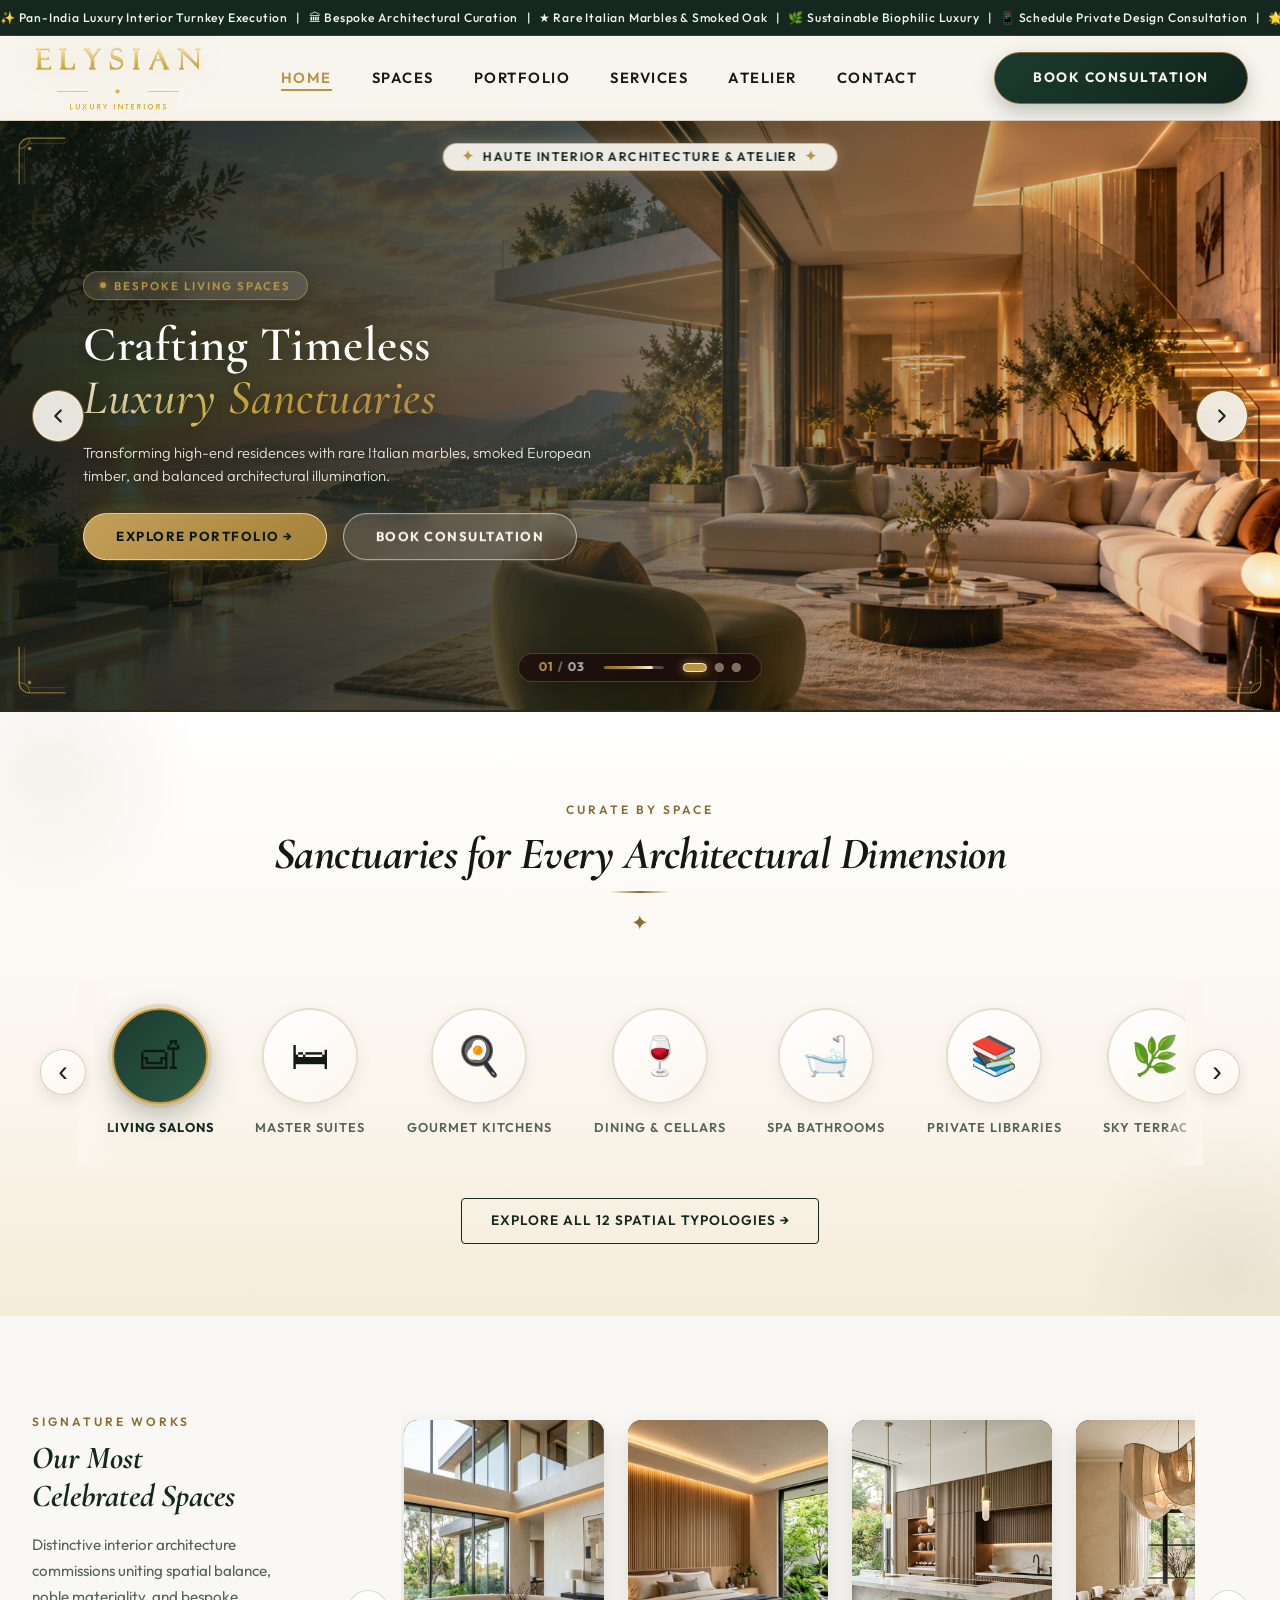
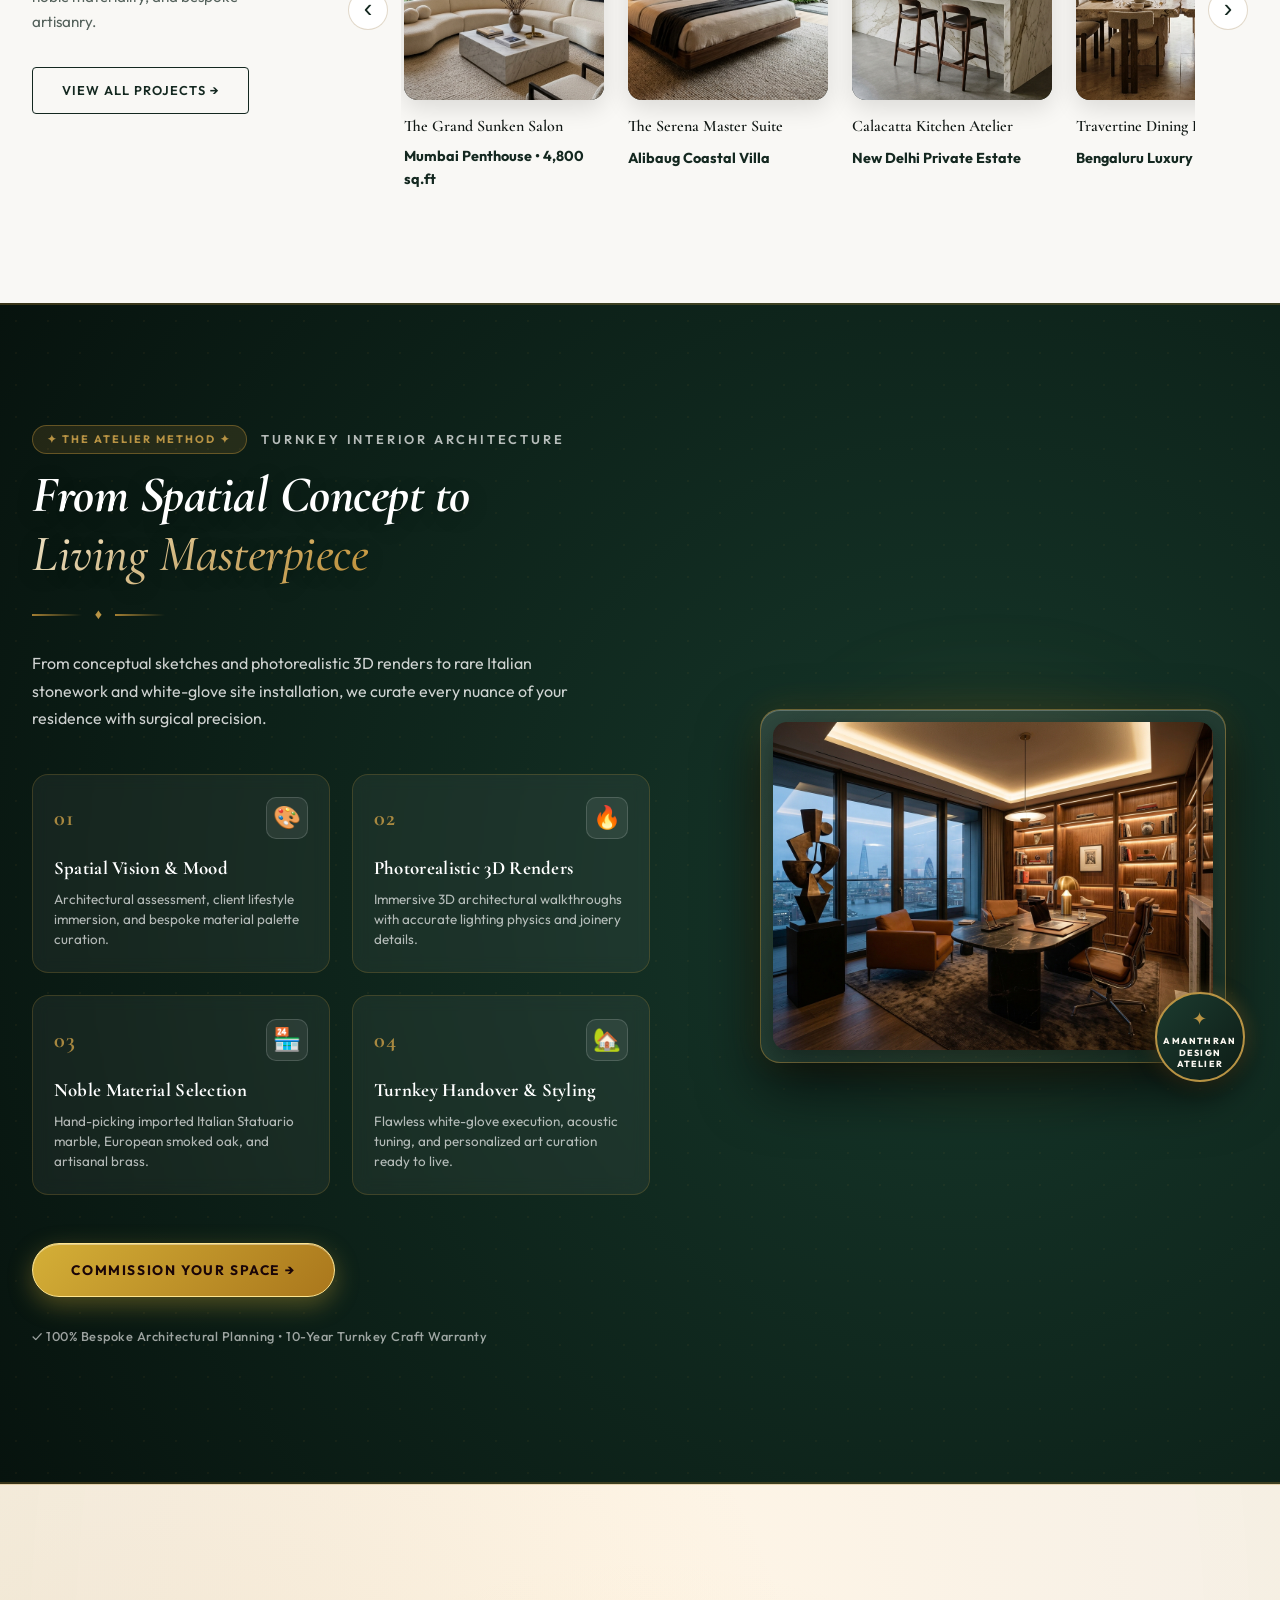
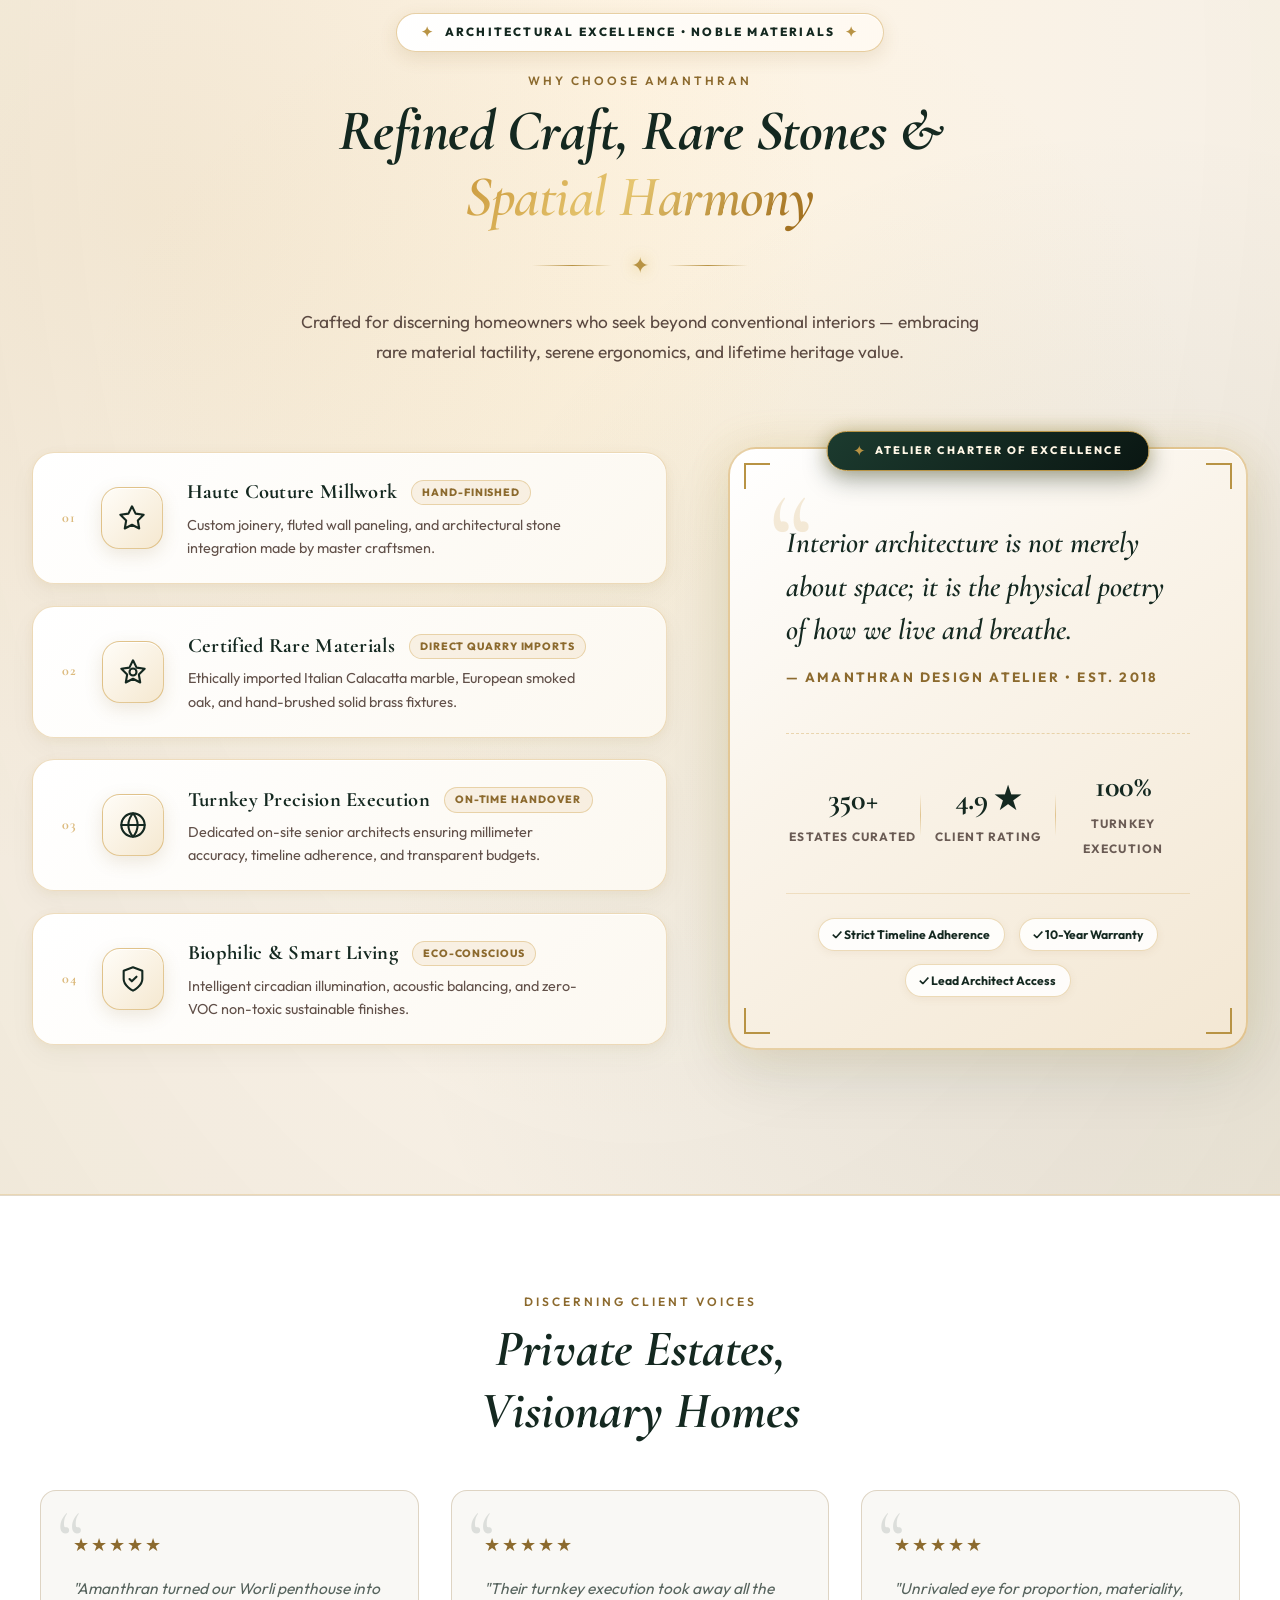
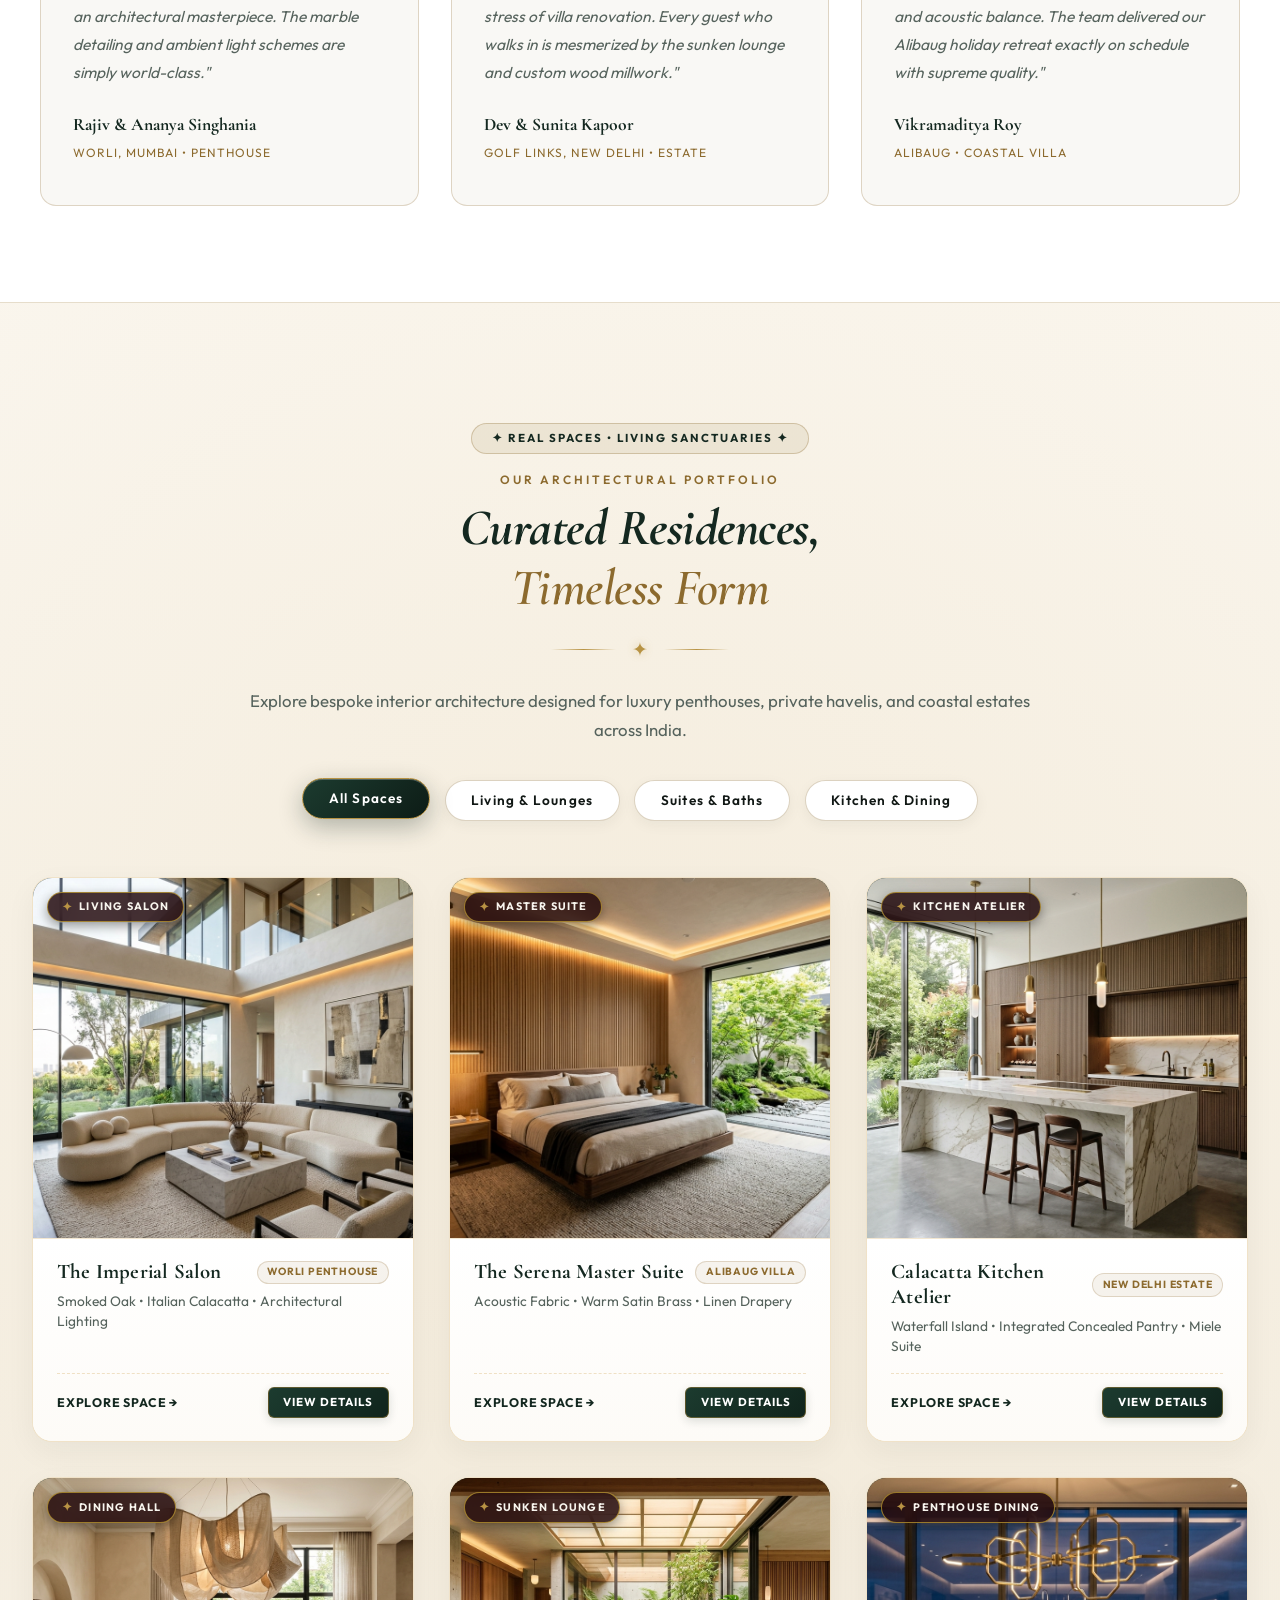
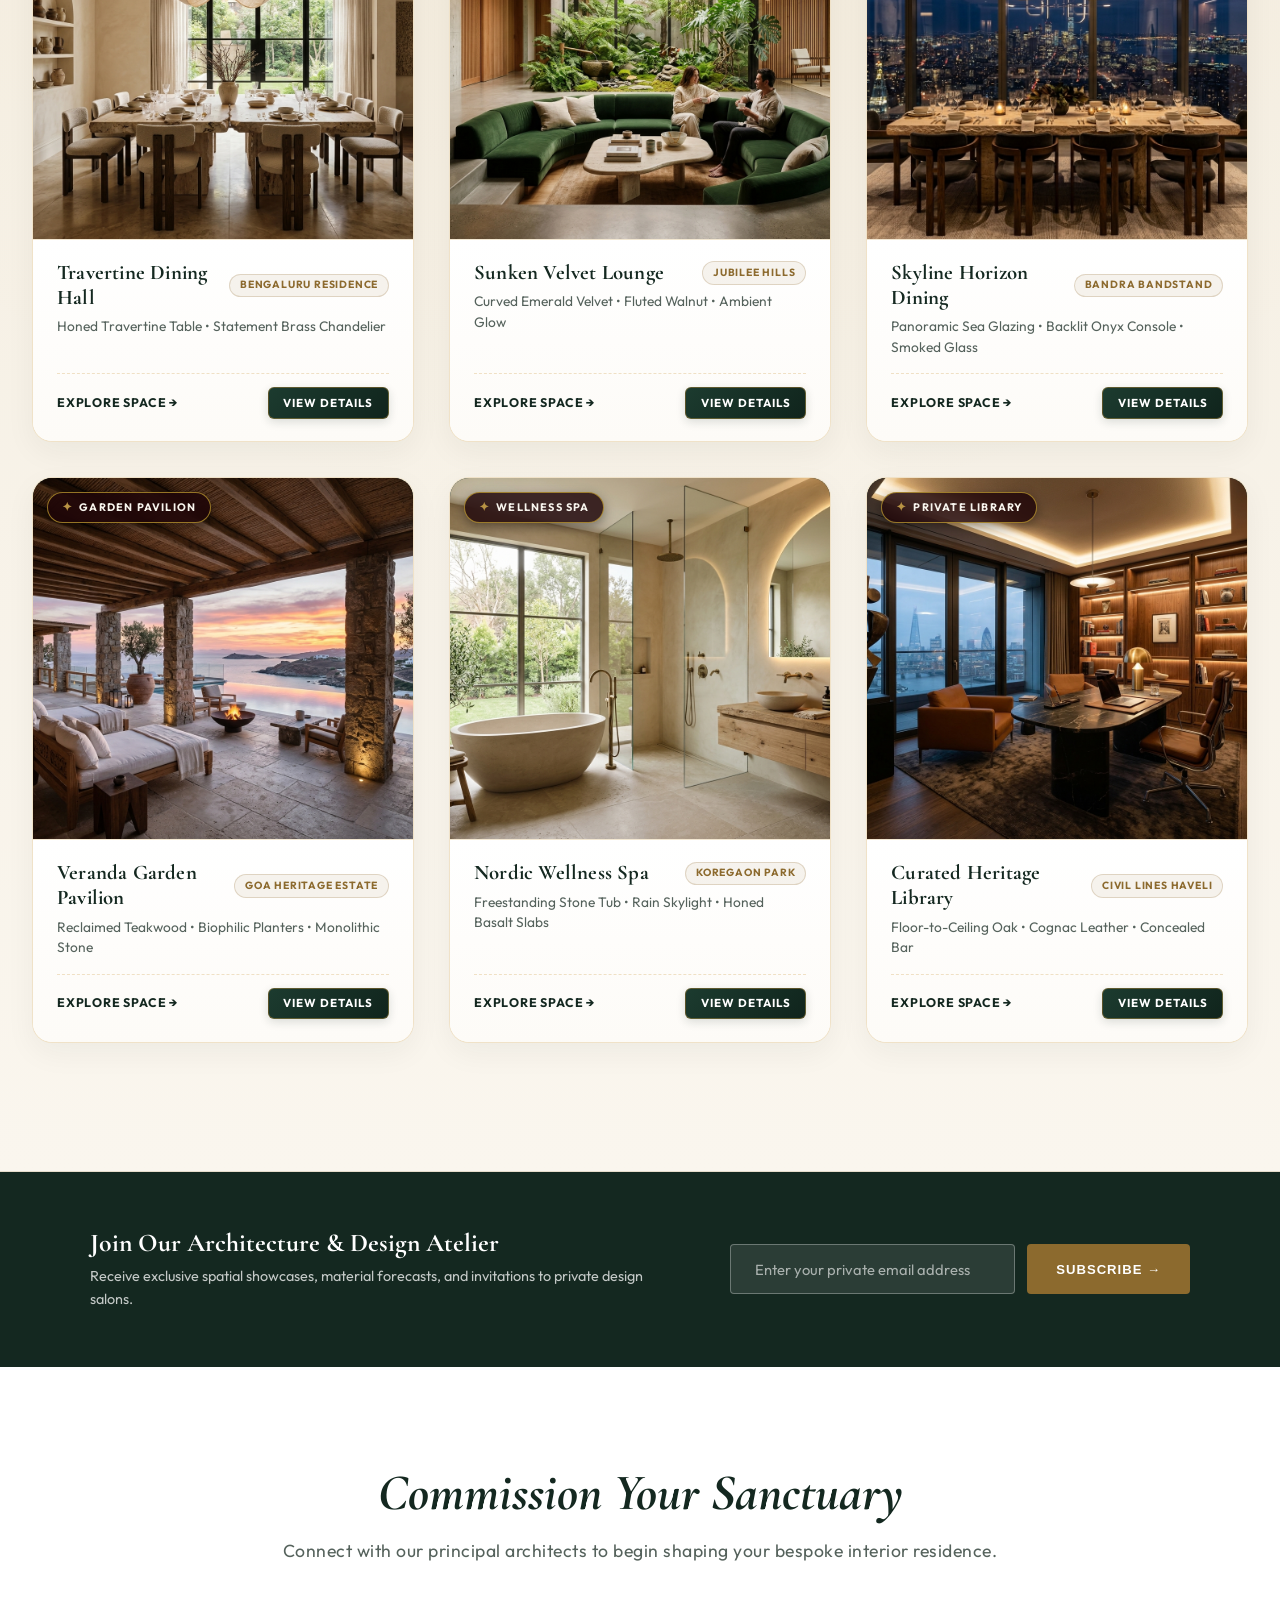
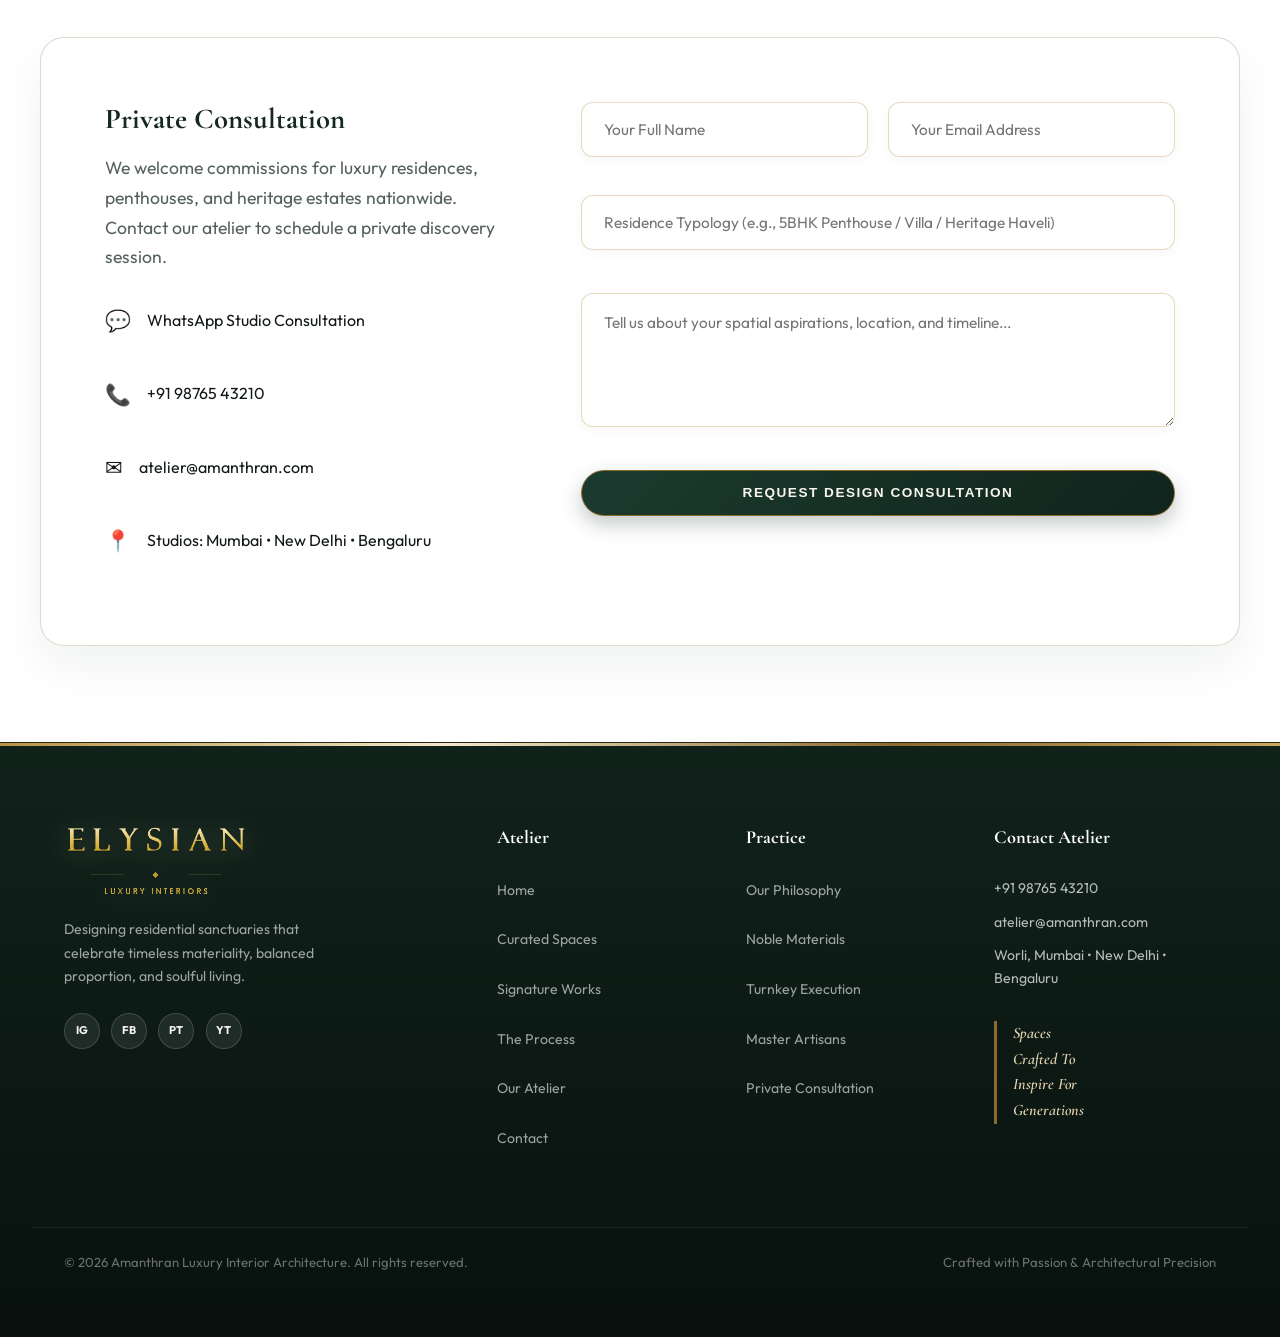
==== index.html @ a3ac27b1 "Complete luxury interior architecture and atelier website" ====
<!DOCTYPE html>
<html lang="en">
<head>
    <meta charset="UTF-8">
    <meta name="viewport" content="width=device-width, initial-scale=1.0">
    <title>Amanthran - Luxury Interior Architecture &amp; Bespoke Living</title>
    <meta name="description" content="Amanthran is an ultra-luxury interior architecture atelier crafting bespoke residential sanctuaries, turnkey villas, and penthouses across India.">
    <link href="https://fonts.googleapis.com/css2?family=Cormorant+Garamond:ital,wght@0,500;0,600;0,700;1,600;1,700&family=Outfit:wght@300;400;500;600;700;800&display=swap" rel="stylesheet">
    <link rel="stylesheet" href="styles.css">
</head>
<body>

    <!-- Sliding Announcement Bar -->
    <div class="announcement-bar">
        <div class="marquee-track">
            <span>&#10024; Pan-India Luxury Interior Turnkey Execution &nbsp;&nbsp;|&nbsp;&nbsp; &#127963; Bespoke Architectural Curation &nbsp;&nbsp;|&nbsp;&nbsp; &#9733; Rare Italian Marbles &amp; Smoked Oak &nbsp;&nbsp;|&nbsp;&nbsp; &#127807; Sustainable Biophilic Luxury &nbsp;&nbsp;|&nbsp;&nbsp; &#128241; Schedule Private Design Consultation &nbsp;&nbsp;|&nbsp;&nbsp; &#127775; Award-Winning Residential Studios &nbsp;&nbsp;|&nbsp;&nbsp; &#10024; Pan-India Luxury Interior Turnkey Execution &nbsp;&nbsp;|&nbsp;&nbsp; &#127963; Bespoke Architectural Curation &nbsp;&nbsp;|&nbsp;&nbsp; &#9733; Rare Italian Marbles &amp; Smoked Oak &nbsp;&nbsp;|&nbsp;&nbsp; &#127807; Sustainable Biophilic Luxury &nbsp;&nbsp;|&nbsp;&nbsp; &#128241; Schedule Private Design Consultation &nbsp;&nbsp;|&nbsp;&nbsp; &#127775; Award-Winning Residential Studios</span>
        </div>
    </div>

    <!-- Navigation Bar -->
    <nav id="navbar">
        <div class="nav-container">
            <a href="#home" class="logo">
                <img src="assets/Logo.png" alt="Elysian - Luxury Interior Architecture" class="nav-logo-img">
            </a>
            <ul class="nav-links" id="navLinks">
                <li><a href="index.html" class="active">Home</a></li>
                <li><a href="spaces.html">Spaces</a></li>
                <li><a href="portfolio.html">Portfolio</a></li>
                <li><a href="services.html">Services</a></li>
                <li><a href="about.html">Atelier</a></li>
                <li><a href="contact.html">Contact</a></li>
            </ul>
            <div class="nav-actions">
                <a href="contact.html" class="btn btn-primary nav-contact-btn">Book Consultation</a>
                <button class="icon-btn hamburger" id="hamburger" aria-label="Menu">&#9776;</button>
            </div>
        </div>
    </nav>

    <!-- Hero Slider Showcase with Left-Middle Editorial Headings & Subheadings -->
    <header id="home" class="hero-slider" aria-label="Amanthran Interior Showcase">
        <!-- Ambient Lighting Glow -->
        <div class="hero-ambient-glow" aria-hidden="true"></div>

        <!-- Refined Architectural Corner Accents -->
        <div class="hero-corner hero-corner-tl" aria-hidden="true">
            <svg viewBox="0 0 100 100" class="corner-svg" fill="none" xmlns="http://www.w3.org/2000/svg">
                <path d="M6 94V26C6 14.954 14.954 6 26 6H94" stroke="currentColor" stroke-width="2" stroke-linecap="round"/>
                <path d="M16 94V32C16 23.163 23.163 16 32 16H94" stroke="currentColor" stroke-width="1" stroke-opacity="0.6"/>
                <circle cx="26" cy="26" r="3.5" fill="currentColor"/>
                <path d="M26 6C26 17.046 17.046 26 6 26" stroke="currentColor" stroke-width="1.5"/>
            </svg>
        </div>
        <div class="hero-corner hero-corner-tr" aria-hidden="true">
            <svg viewBox="0 0 100 100" class="corner-svg" fill="none" xmlns="http://www.w3.org/2000/svg">
                <path d="M6 94V26C6 14.954 14.954 6 26 6H94" stroke="currentColor" stroke-width="2" stroke-linecap="round"/>
                <path d="M16 94V32C16 23.163 23.163 16 32 16H94" stroke="currentColor" stroke-width="1" stroke-opacity="0.6"/>
                <circle cx="26" cy="26" r="3.5" fill="currentColor"/>
                <path d="M26 6C26 17.046 17.046 26 6 26" stroke="currentColor" stroke-width="1.5"/>
            </svg>
        </div>
        <div class="hero-corner hero-corner-bl" aria-hidden="true">
            <svg viewBox="0 0 100 100" class="corner-svg" fill="none" xmlns="http://www.w3.org/2000/svg">
                <path d="M6 94V26C6 14.954 14.954 6 26 6H94" stroke="currentColor" stroke-width="2" stroke-linecap="round"/>
                <path d="M16 94V32C16 23.163 23.163 16 32 16H94" stroke="currentColor" stroke-width="1" stroke-opacity="0.6"/>
                <circle cx="26" cy="26" r="3.5" fill="currentColor"/>
                <path d="M26 6C26 17.046 17.046 26 6 26" stroke="currentColor" stroke-width="1.5"/>
            </svg>
        </div>
        <div class="hero-corner hero-corner-br" aria-hidden="true">
            <svg viewBox="0 0 100 100" class="corner-svg" fill="none" xmlns="http://www.w3.org/2000/svg">
                <path d="M6 94V26C6 14.954 14.954 6 26 6H94" stroke="currentColor" stroke-width="2" stroke-linecap="round"/>
                <path d="M16 94V32C16 23.163 23.163 16 32 16H94" stroke="currentColor" stroke-width="1" stroke-opacity="0.6"/>
                <circle cx="26" cy="26" r="3.5" fill="currentColor"/>
                <path d="M26 6C26 17.046 17.046 26 6 26" stroke="currentColor" stroke-width="1.5"/>
            </svg>
        </div>

        <!-- Floating Heritage Atelier Pill -->
        <div class="hero-floating-pill" id="heroBadge">
            <span class="pill-sparkle">&#10022;</span>
            <span class="pill-text">Haute Interior Architecture &amp; Atelier</span>
            <span class="pill-sparkle">&#10022;</span>
        </div>

        <!-- Slider Main Track & Viewport -->
        <div class="slider-viewport" id="sliderViewport">
            <div class="slider-track" id="sliderTrack">
                
                <!-- SLIDE 1: Living & Grand Salons -->
                <div class="slide active-slide">
                    <div class="slide-media">
                        <img src="assets/Hero section/slide1.png" alt="Amanthran Luxury Living Room Architecture" class="slide-img">
                        <div class="slide-overlay" aria-hidden="true"></div>
                        <div class="slide-light-sweep" aria-hidden="true"></div>
                    </div>
                    <div class="slide-content">
                        <div class="slide-badge">
                            <span class="slide-badge-dot"></span>
                            <span>Bespoke Living Spaces</span>
                        </div>
                        <h1 class="slide-title">Crafting Timeless<br><em>Luxury Sanctuaries</em></h1>
                        <p class="slide-subtitle">Transforming high-end residences with rare Italian marbles, smoked European timber, and balanced architectural illumination.</p>
                        <div class="slide-actions">
                            <a href="portfolio.html" class="btn btn-hero-gold">Explore Portfolio &#8594;</a>
                            <a href="contact.html" class="btn btn-hero-glass">Book Consultation</a>
                        </div>
                    </div>
                </div>

                <!-- SLIDE 2: Master Bedroom Suites -->
                <div class="slide">
                    <div class="slide-media">
                        <img src="assets/Hero section/slide2.png" alt="Amanthran Master Bedroom Suite Architecture" class="slide-img">
                        <div class="slide-overlay" aria-hidden="true"></div>
                        <div class="slide-light-sweep" aria-hidden="true"></div>
                    </div>
                    <div class="slide-content">
                        <div class="slide-badge">
                            <span class="slide-badge-dot"></span>
                            <span>Haute Suite Curation</span>
                        </div>
                        <h2 class="slide-title">Elegance Defined by<br><em>Pure Materiality</em></h2>
                        <p class="slide-subtitle">Where architectural proportion meets sensory tranquility. Private suites, serene lounges, and retreats tailored for elevated living.</p>
                        <div class="slide-actions">
                            <a href="portfolio.html" class="btn btn-hero-gold">View Collections &#8594;</a>
                            <a href="about.html" class="btn btn-hero-glass">Our Philosophy</a>
                        </div>
                    </div>
                </div>

                <!-- SLIDE 3: Kitchens & Dining Ateliers -->
                <div class="slide">
                    <div class="slide-media">
                        <img src="assets/Hero section/slide3.png" alt="Amanthran Architectural Dining & Kitchen Atelier" class="slide-img">
                        <div class="slide-overlay" aria-hidden="true"></div>
                        <div class="slide-light-sweep" aria-hidden="true"></div>
                    </div>
                    <div class="slide-content">
                        <div class="slide-badge">
                            <span class="slide-badge-dot"></span>
                            <span>Turnkey Interior Studio</span>
                        </div>
                        <h2 class="slide-title">Harmonious Flow of<br><em>Form &amp; Proportion</em></h2>
                        <p class="slide-subtitle">Complete turnkey interior execution for penthouses, sprawling estates, and luxury havelis across India with uncompromised precision.</p>
                        <div class="slide-actions">
                            <a href="services.html" class="btn btn-hero-gold">Our Process &#8594;</a>
                            <a href="contact.html" class="btn btn-hero-glass">Commission Studio</a>
                        </div>
                    </div>
                </div>

            </div>
        </div>

        <!-- Navigation Controls -->
        <button class="slider-btn prev-btn" id="prevSlide" aria-label="Previous Slide">
            <svg viewBox="0 0 24 24" width="22" height="22" fill="none" stroke="currentColor" stroke-width="2.4" stroke-linecap="round" stroke-linejoin="round"><polyline points="15 18 9 12 15 6"></polyline></svg>
        </button>
        <button class="slider-btn next-btn" id="nextSlide" aria-label="Next Slide">
            <svg viewBox="0 0 24 24" width="22" height="22" fill="none" stroke="currentColor" stroke-width="2.4" stroke-linecap="round" stroke-linejoin="round"><polyline points="9 18 15 12 9 6"></polyline></svg>
        </button>

        <!-- Slider Bottom Indicator Bar -->
        <div class="slider-bottom-bar">
            <div class="slider-counter" id="sliderCounter">
                <span class="cur-index">01</span>
                <span class="sep">/</span>
                <span class="total-count">03</span>
            </div>
            <div class="slider-progress-track">
                <div class="slider-progress-fill" id="sliderProgressFill"></div>
            </div>
            <div class="slider-dots" id="sliderDots">
                <button class="dot active" data-index="0" aria-label="Go to slide 1"></button>
                <button class="dot" data-index="1" aria-label="Go to slide 2"></button>
                <button class="dot" data-index="2" aria-label="Go to slide 3"></button>
            </div>
        </div>
    </header>

    <!-- Curate by Space / Room Typology -->
    <section class="occasions-section" id="curated-spaces">
        <p class="sec-label">Curate by Space</p>
        <h2 class="occ-title">Sanctuaries for Every Architectural Dimension</h2>
        <div class="occ-divider">&#10022;</div>
        <div class="occ-slider-wrap">
            <button class="occ-arrow" id="occPrev" aria-label="Previous Space">&#8249;</button>
            <div class="occ-track" id="occTrack">
                <a href="spaces.html" class="occ-item" style="text-decoration:none;"><div class="occ-circle">&#128715;</div><span>Living Salons</span></a>
                <a href="spaces.html" class="occ-item" style="text-decoration:none;"><div class="occ-circle">&#128719;</div><span>Master Suites</span></a>
                <a href="spaces.html" class="occ-item" style="text-decoration:none;"><div class="occ-circle">&#127859;</div><span>Gourmet Kitchens</span></a>
                <a href="spaces.html" class="occ-item" style="text-decoration:none;"><div class="occ-circle">&#127863;</div><span>Dining &amp; Cellars</span></a>
                <a href="spaces.html" class="occ-item" style="text-decoration:none;"><div class="occ-circle">&#128705;</div><span>Spa Bathrooms</span></a>
                <a href="spaces.html" class="occ-item" style="text-decoration:none;"><div class="occ-circle">&#128218;</div><span>Private Libraries</span></a>
                <a href="spaces.html" class="occ-item" style="text-decoration:none;"><div class="occ-circle">&#127807;</div><span>Sky Terraces</span></a>
                <a href="spaces.html" class="occ-item" style="text-decoration:none;"><div class="occ-circle">&#127916;</div><span>Acoustic Theatres</span></a>
            </div>
            <button class="occ-arrow" id="occNext" aria-label="Next Space">&#8250;</button>
        </div>
        <div style="text-align: center; margin-top: 2rem;">
            <a href="spaces.html" class="btn btn-outline-crimson" style="padding: 0.7rem 1.8rem; font-size: 0.85rem; letter-spacing: 1px;">Explore All 12 Spatial Typologies &#8594;</a>
        </div>
    </section>

    <!-- Featured Collection / Signature Sanctuaries -->
    <section id="vault" class="feat-section">
        <div class="feat-layout">
            <div class="feat-sidebar">
                <p class="sec-label">Signature Works</p>
                <h2>Our Most<br><em>Celebrated Spaces</em></h2>
                <p class="feat-sub">Distinctive interior architecture commissions uniting spatial balance, noble materiality, and bespoke artisanry.</p>
                <a href="portfolio.html" class="btn btn-outline-crimson">View All Projects &#8594;</a>
            </div>
            <div class="feat-cards-outer">
                <button class="feat-arrow" id="featPrev" aria-label="Previous Project">&#8249;</button>
                <div class="feat-cards-track" id="featTrack">
                    <div class="feat-card">
                        <div class="feat-img"><img src="assets/Products/living_lounge.png" alt="The Grand Sunken Salon - Mumbai Penthouse"></div>
                        <h4>The Grand Sunken Salon</h4><p class="feat-price">Mumbai Penthouse &bull; 4,800 sq.ft</p>
                    </div>
                    <div class="feat-card">
                        <div class="feat-img"><img src="assets/Products/bedroom_suite.png" alt="The Serena Master Suite - Alibaug Villa"></div>
                        <h4>The Serena Master Suite</h4><p class="feat-price">Alibaug Coastal Villa</p>
                    </div>
                    <div class="feat-card">
                        <div class="feat-img"><img src="assets/Products/kitchen_marble.png" alt="Calacatta Marble Kitchen - New Delhi"></div>
                        <h4>Calacatta Kitchen Atelier</h4><p class="feat-price">New Delhi Private Estate</p>
                    </div>
                    <div class="feat-card">
                        <div class="feat-img"><img src="assets/Products/dining_stone.png" alt="Travertine Dining Hall - Bengaluru"></div>
                        <h4>Travertine Dining Hall</h4><p class="feat-price">Bengaluru Luxury Residence</p>
                    </div>
                    <div class="feat-card">
                        <div class="feat-img"><img src="assets/Products/lounge_sunken.png" alt="Velvet Lounge & Bar - Hyderabad"></div>
                        <h4>Velvet Lounge &amp; Bar</h4><p class="feat-price">Jubilee Hills Estate</p>
                    </div>
                    <div class="feat-card">
                        <div class="feat-img"><img src="assets/Products/spa_bathroom.png" alt="Nordic Travertine Spa - Pune"></div>
                        <h4>Nordic Wellness Spa</h4><p class="feat-price">Koregaon Park Penthouse</p>
                    </div>
                    <div class="feat-card">
                        <div class="feat-img"><img src="assets/Products/dining_penthouse.png" alt="Skyline Horizon Dining - Worli"></div>
                        <h4>Skyline Horizon Dining</h4><p class="feat-price">Worli Seafront High-Rise</p>
                    </div>
                </div>
                <button class="feat-arrow" id="featNext" aria-label="Next Project">&#8250;</button>
            </div>
        </div>
    </section>

    <!-- The Architectural Process / Atelier Method -->
    <section id="service" class="process-section">
        <div class="process-bg-pattern"></div>
        <div class="process-inner">
            <div class="process-content">
                <div class="process-eyebrow-wrap">
                    <span class="process-pill">&#10022; The Atelier Method &#10022;</span>
                    <p class="process-eyebrow">Turnkey Interior Architecture</p>
                </div>
                <h2 class="process-title">From Spatial Concept to<br><em>Living Masterpiece</em></h2>
                <div class="process-divider-gold">
                    <span class="p-line"></span>
                    <span class="p-gem">&#9830;</span>
                    <span class="p-line"></span>
                </div>
                <p class="process-intro">From conceptual sketches and photorealistic 3D renders to rare Italian stonework and white-glove site installation, we curate every nuance of your residence with surgical precision.</p>

                <div class="process-steps-grid">
                    <div class="process-card">
                        <div class="ps-header">
                            <div class="ps-num">01</div>
                            <div class="ps-icon">&#127912;</div>
                        </div>
                        <div class="ps-body">
                            <h4>Spatial Vision &amp; Mood</h4>
                            <p>Architectural assessment, client lifestyle immersion, and bespoke material palette curation.</p>
                        </div>
                    </div>

                    <div class="process-card">
                        <div class="ps-header">
                            <div class="ps-num">02</div>
                            <div class="ps-icon">&#128293;</div>
                        </div>
                        <div class="ps-body">
                            <h4>Photorealistic 3D Renders</h4>
                            <p>Immersive 3D architectural walkthroughs with accurate lighting physics and joinery details.</p>
                        </div>
                    </div>

                    <div class="process-card">
                        <div class="ps-header">
                            <div class="ps-num">03</div>
                            <div class="ps-icon">&#127978;</div>
                        </div>
                        <div class="ps-body">
                            <h4>Noble Material Selection</h4>
                            <p>Hand-picking imported Italian Statuario marble, European smoked oak, and artisanal brass.</p>
                        </div>
                    </div>

                    <div class="process-card">
                        <div class="ps-header">
                            <div class="ps-num">04</div>
                            <div class="ps-icon">&#127969;</div>
                        </div>
                        <div class="ps-body">
                            <h4>Turnkey Handover &amp; Styling</h4>
                            <p>Flawless white-glove execution, acoustic tuning, and personalized art curation ready to live.</p>
                        </div>
                    </div>
                </div>

                <div class="process-cta-wrap">
                    <a href="contact.html" class="btn btn-process-gold">Commission Your Space &#8594;</a>
                    <span class="process-hint">&#10003; 100% Bespoke Architectural Planning &bull; 10-Year Turnkey Craft Warranty</span>
                </div>
            </div>

            <div class="process-showcase">
                <div class="process-glow-backdrop"></div>
                <div class="process-img-frame">
                    <div class="frame-gold-border"></div>
                    <img src="assets/Products/study_library.png" alt="Curated Bespoke Study & Library Atelier">
                    <div class="seal-badge">
                        <span class="seal-star">&#10022;</span>
                        <span class="seal-text">AMANTHRAN<br>DESIGN ATELIER</span>
                    </div>
                </div>
            </div>
        </div>
    </section>

    <!-- Why Choose Us / Atelier Philosophy -->
    <section id="journey" class="why-section">
        <div class="why-decor-bg"></div>
        <div class="why-header-wrap">
            <span class="why-pill"><span class="pill-sparkle">&#10022;</span> Architectural Excellence &bull; Noble Materials <span class="pill-sparkle">&#10022;</span></span>
            <p class="sec-label">Why Choose Amanthran</p>
            <h2 class="why-heading">Refined Craft, Rare Stones &amp;<br><em>Spatial Harmony</em></h2>
            <div class="why-ornament">
                <span class="orn-line"></span>
                <span class="orn-gem">&#10022;</span>
                <span class="orn-line"></span>
            </div>
            <p class="why-intro-desc">Crafted for discerning homeowners who seek beyond conventional interiors — embracing rare material tactility, serene ergonomics, and lifetime heritage value.</p>
        </div>

        <div class="why-layout">
            <div class="why-features">
                <div class="why-feat">
                    <div class="wf-number">01</div>
                    <div class="wf-icon-wrap">
                        <svg class="wf-svg-icon" viewBox="0 0 24 24" fill="none" stroke="currentColor" stroke-width="1.6" stroke-linecap="round" stroke-linejoin="round">
                            <path d="M12 2l3.09 6.26L22 9.27l-5 4.87 1.18 6.88L12 17.77l-6.18 3.25L7 14.14 2 9.27l6.91-1.01L12 2z"></path>
                        </svg>
                    </div>
                    <div class="wf-content">
                        <div class="wf-title-row">
                            <h4>Haute Couture Millwork</h4>
                            <span class="wf-badge">Hand-Finished</span>
                        </div>
                        <p>Custom joinery, fluted wall paneling, and architectural stone integration made by master craftsmen.</p>
                    </div>
                    <div class="wf-sparkle">&#10023;</div>
                </div>

                <div class="why-feat">
                    <div class="wf-number">02</div>
                    <div class="wf-icon-wrap">
                        <svg class="wf-svg-icon" viewBox="0 0 24 24" fill="none" stroke="currentColor" stroke-width="1.6" stroke-linecap="round" stroke-linejoin="round">
                            <polygon points="12 2 15.09 8.26 22 9.27 17 14.14 18.18 21.02 12 17.77 5.82 21.02 7 14.14 2 9.27 8.91 8.26 12 2"></polygon>
                            <circle cx="12" cy="12" r="3"></circle>
                        </svg>
                    </div>
                    <div class="wf-content">
                        <div class="wf-title-row">
                            <h4>Certified Rare Materials</h4>
                            <span class="wf-badge">Direct Quarry Imports</span>
                        </div>
                        <p>Ethically imported Italian Calacatta marble, European smoked oak, and hand-brushed solid brass fixtures.</p>
                    </div>
                    <div class="wf-sparkle">&#10023;</div>
                </div>

                <div class="why-feat">
                    <div class="wf-number">03</div>
                    <div class="wf-icon-wrap">
                        <svg class="wf-svg-icon" viewBox="0 0 24 24" fill="none" stroke="currentColor" stroke-width="1.6" stroke-linecap="round" stroke-linejoin="round">
                            <circle cx="12" cy="12" r="10"></circle>
                            <line x1="2" y1="12" x2="22" y2="12"></line>
                            <path d="M12 2a15.3 15.3 0 0 1 4 10 15.3 15.3 0 0 1-4 10 15.3 15.3 0 0 1-4-10 15.3 15.3 0 0 1 4-10z"></path>
                        </svg>
                    </div>
                    <div class="wf-content">
                        <div class="wf-title-row">
                            <h4>Turnkey Precision Execution</h4>
                            <span class="wf-badge">On-Time Handover</span>
                        </div>
                        <p>Dedicated on-site senior architects ensuring millimeter accuracy, timeline adherence, and transparent budgets.</p>
                    </div>
                    <div class="wf-sparkle">&#10023;</div>
                </div>

                <div class="why-feat">
                    <div class="wf-number">04</div>
                    <div class="wf-icon-wrap">
                        <svg class="wf-svg-icon" viewBox="0 0 24 24" fill="none" stroke="currentColor" stroke-width="1.6" stroke-linecap="round" stroke-linejoin="round">
                            <path d="M12 22s8-4 8-10V5l-8-3-8 3v7c0 6 8 10 8 10z"></path>
                            <path d="M9 12l2 2 4-4"></path>
                        </svg>
                    </div>
                    <div class="wf-content">
                        <div class="wf-title-row">
                            <h4>Biophilic &amp; Smart Living</h4>
                            <span class="wf-badge">Eco-Conscious</span>
                        </div>
                        <p>Intelligent circadian illumination, acoustic balancing, and zero-VOC non-toxic sustainable finishes.</p>
                    </div>
                    <div class="wf-sparkle">&#10023;</div>
                </div>
            </div>

            <div class="why-quote-container">
                <div class="why-quote">
                    <div class="quote-gold-corner top-left"></div>
                    <div class="quote-gold-corner top-right"></div>
                    <div class="quote-gold-corner bottom-left"></div>
                    <div class="quote-gold-corner bottom-right"></div>

                    <div class="quote-seal-badge">
                        <span class="seal-icon">&#10022;</span>
                        <span class="seal-caption">ATELIER CHARTER OF EXCELLENCE</span>
                    </div>

                    <div class="big-q">&ldquo;</div>
                    <blockquote>Interior architecture is not merely about space; it is the physical poetry of how we live and breathe.</blockquote>
                    <p class="quote-author">&mdash; Amanthran Design Atelier &bull; Est. 2018</p>

                    <div class="why-stats-row">
                        <div class="why-stat-box">
                            <span class="stat-num">350+</span>
                            <span class="stat-lbl">Estates Curated</span>
                        </div>
                        <div class="why-stat-divider"></div>
                        <div class="why-stat-box">
                            <span class="stat-num">4.9 &#9733;</span>
                            <span class="stat-lbl">Client Rating</span>
                        </div>
                        <div class="why-stat-divider"></div>
                        <div class="why-stat-box">
                            <span class="stat-num">100%</span>
                            <span class="stat-lbl">Turnkey Execution</span>
                        </div>
                    </div>

                    <div class="why-quote-footer">
                        <div class="atelier-trust-pills">
                            <span class="trust-pill">&#10003; Strict Timeline Adherence</span>
                            <span class="trust-pill">&#10003; 10-Year Warranty</span>
                            <span class="trust-pill">&#10003; Lead Architect Access</span>
                        </div>
                    </div>
                </div>
            </div>
        </div>
    </section>

    <!-- Testimonials / Client Voices -->
    <section id="echoes" class="testi-section">
        <p class="sec-label">Discerning Client Voices</p>
        <h2>Private Estates,<br><em>Visionary Homes</em></h2>
        <div class="testi-grid">
            <div class="testi-card">
                <div class="t-stars">&#9733;&#9733;&#9733;&#9733;&#9733;</div>
                <p>"Amanthran turned our Worli penthouse into an architectural masterpiece. The marble detailing and ambient light schemes are simply world-class."</p>
                <h4>Rajiv &amp; Ananya Singhania</h4>
                <small style="color:var(--gold-primary);font-size:0.75rem;letter-spacing:1px;text-transform:uppercase;">Worli, Mumbai &bull; Penthouse</small>
            </div>
            <div class="testi-card">
                <div class="t-stars">&#9733;&#9733;&#9733;&#9733;&#9733;</div>
                <p>"Their turnkey execution took away all the stress of villa renovation. Every guest who walks in is mesmerized by the sunken lounge and custom wood millwork."</p>
                <h4>Dev &amp; Sunita Kapoor</h4>
                <small style="color:var(--gold-primary);font-size:0.75rem;letter-spacing:1px;text-transform:uppercase;">Golf Links, New Delhi &bull; Estate</small>
            </div>
            <div class="testi-card">
                <div class="t-stars">&#9733;&#9733;&#9733;&#9733;&#9733;</div>
                <p>"Unrivaled eye for proportion, materiality, and acoustic balance. The team delivered our Alibaug holiday retreat exactly on schedule with supreme quality."</p>
                <h4>Vikramaditya Roy</h4>
                <small style="color:var(--gold-primary);font-size:0.75rem;letter-spacing:1px;text-transform:uppercase;">Alibaug &bull; Coastal Villa</small>
            </div>
        </div>
    </section>

    <!-- Gallery / Real Spaces Portfolio Showcase -->
    <section class="gallery-section" id="gallery">
        <div class="gallery-bg-glow"></div>
        <div class="gallery-header-wrap">
            <span class="gallery-pill">&#10022; Real Spaces &bull; Living Sanctuaries &#10022;</span>
            <p class="sec-label">Our Architectural Portfolio</p>
            <h2 class="gallery-title">Curated Residences,<br><em>Timeless Form</em></h2>
            <div class="gallery-divider">
                <span class="g-line"></span>
                <span class="g-gem">&#10022;</span>
                <span class="g-line"></span>
            </div>
            <p class="gallery-desc">Explore bespoke interior architecture designed for luxury penthouses, private havelis, and coastal estates across India.</p>

            <div class="gallery-filters">
                <button class="g-filter active" data-filter="all">All Spaces</button>
                <button class="g-filter" data-filter="living">Living &amp; Lounges</button>
                <button class="g-filter" data-filter="suites">Suites &amp; Baths</button>
                <button class="g-filter" data-filter="dining">Kitchen &amp; Dining</button>
            </div>
        </div>

        <div class="gallery-grid">
            <!-- Card 1: Living Salon -->
            <div class="g-item" data-category="living">
                <div class="g-card-media">
                    <img src="assets/Products/living_lounge.png" alt="The Imperial Salon - Mumbai Penthouse">
                    <span class="g-tag">Living Salon</span>
                    <div class="g-hover-badge">
                        <span class="g-zoom-icon">&#9906;</span>
                        <span class="g-hover-txt">Quick View</span>
                    </div>
                </div>
                <div class="g-card-body">
                    <div class="g-title-row">
                        <h3>The Imperial Salon</h3>
                        <span class="g-badge-sub">Worli Penthouse</span>
                    </div>
                    <p>Smoked Oak &bull; Italian Calacatta &bull; Architectural Lighting</p>
                    <div class="g-action-row">
                        <span class="g-action-text">Explore Space &#8594;</span>
                        <span class="g-explore-btn">View Details</span>
                    </div>
                </div>
            </div>

            <!-- Card 2: Master Suite -->
            <div class="g-item" data-category="suites">
                <div class="g-card-media">
                    <img src="assets/Products/bedroom_suite.png" alt="The Haven Master Suite - Alibaug Villa">
                    <span class="g-tag">Master Suite</span>
                    <div class="g-hover-badge">
                        <span class="g-zoom-icon">&#9906;</span>
                        <span class="g-hover-txt">Quick View</span>
                    </div>
                </div>
                <div class="g-card-body">
                    <div class="g-title-row">
                        <h3>The Serena Master Suite</h3>
                        <span class="g-badge-sub">Alibaug Villa</span>
                    </div>
                    <p>Acoustic Fabric &bull; Warm Satin Brass &bull; Linen Drapery</p>
                    <div class="g-action-row">
                        <span class="g-action-text">Explore Space &#8594;</span>
                        <span class="g-explore-btn">View Details</span>
                    </div>
                </div>
            </div>

            <!-- Card 3: Marble Kitchen -->
            <div class="g-item" data-category="dining">
                <div class="g-card-media">
                    <img src="assets/Products/kitchen_marble.png" alt="Calacatta Culinary Atelier - New Delhi">
                    <span class="g-tag">Kitchen Atelier</span>
                    <div class="g-hover-badge">
                        <span class="g-zoom-icon">&#9906;</span>
                        <span class="g-hover-txt">Quick View</span>
                    </div>
                </div>
                <div class="g-card-body">
                    <div class="g-title-row">
                        <h3>Calacatta Kitchen Atelier</h3>
                        <span class="g-badge-sub">New Delhi Estate</span>
                    </div>
                    <p>Waterfall Island &bull; Integrated Concealed Pantry &bull; Miele Suite</p>
                    <div class="g-action-row">
                        <span class="g-action-text">Explore Space &#8594;</span>
                        <span class="g-explore-btn">View Details</span>
                    </div>
                </div>
            </div>

            <!-- Card 4: Stone Dining -->
            <div class="g-item" data-category="dining">
                <div class="g-card-media">
                    <img src="assets/Products/dining_stone.png" alt="Travertine Dining Hall - Bengaluru">
                    <span class="g-tag">Dining Hall</span>
                    <div class="g-hover-badge">
                        <span class="g-zoom-icon">&#9906;</span>
                        <span class="g-hover-txt">Quick View</span>
                    </div>
                </div>
                <div class="g-card-body">
                    <div class="g-title-row">
                        <h3>Travertine Dining Hall</h3>
                        <span class="g-badge-sub">Bengaluru Residence</span>
                    </div>
                    <p>Honed Travertine Table &bull; Statement Brass Chandelier</p>
                    <div class="g-action-row">
                        <span class="g-action-text">Explore Space &#8594;</span>
                        <span class="g-explore-btn">View Details</span>
                    </div>
                </div>
            </div>

            <!-- Card 5: Sunken Lounge -->
            <div class="g-item" data-category="living">
                <div class="g-card-media">
                    <img src="assets/Products/lounge_sunken.png" alt="Sunken Velvet Lounge - Hyderabad">
                    <span class="g-tag">Sunken Lounge</span>
                    <div class="g-hover-badge">
                        <span class="g-zoom-icon">&#9906;</span>
                        <span class="g-hover-txt">Quick View</span>
                    </div>
                </div>
                <div class="g-card-body">
                    <div class="g-title-row">
                        <h3>Sunken Velvet Lounge</h3>
                        <span class="g-badge-sub">Jubilee Hills</span>
                    </div>
                    <p>Curved Emerald Velvet &bull; Fluted Walnut &bull; Ambient Glow</p>
                    <div class="g-action-row">
                        <span class="g-action-text">Explore Space &#8594;</span>
                        <span class="g-explore-btn">View Details</span>
                    </div>
                </div>
            </div>

            <!-- Card 6: Penthouse Dining -->
            <div class="g-item" data-category="dining">
                <div class="g-card-media">
                    <img src="assets/Products/dining_penthouse.png" alt="Skyline Horizon Dining - Worli">
                    <span class="g-tag">Penthouse Dining</span>
                    <div class="g-hover-badge">
                        <span class="g-zoom-icon">&#9906;</span>
                        <span class="g-hover-txt">Quick View</span>
                    </div>
                </div>
                <div class="g-card-body">
                    <div class="g-title-row">
                        <h3>Skyline Horizon Dining</h3>
                        <span class="g-badge-sub">Bandra Bandstand</span>
                    </div>
                    <p>Panoramic Sea Glazing &bull; Backlit Onyx Console &bull; Smoked Glass</p>
                    <div class="g-action-row">
                        <span class="g-action-text">Explore Space &#8594;</span>
                        <span class="g-explore-btn">View Details</span>
                    </div>
                </div>
            </div>

            <!-- Card 7: Veranda & Terrace -->
            <div class="g-item" data-category="living">
                <div class="g-card-media">
                    <img src="assets/Products/terrace_veranda.png" alt="Veranda Garden Pavilion - Goa">
                    <span class="g-tag">Garden Pavilion</span>
                    <div class="g-hover-badge">
                        <span class="g-zoom-icon">&#9906;</span>
                        <span class="g-hover-txt">Quick View</span>
                    </div>
                </div>
                <div class="g-card-body">
                    <div class="g-title-row">
                        <h3>Veranda Garden Pavilion</h3>
                        <span class="g-badge-sub">Goa Heritage Estate</span>
                    </div>
                    <p>Reclaimed Teakwood &bull; Biophilic Planters &bull; Monolithic Stone</p>
                    <div class="g-action-row">
                        <span class="g-action-text">Explore Space &#8594;</span>
                        <span class="g-explore-btn">View Details</span>
                    </div>
                </div>
            </div>

            <!-- Card 8: Spa Bathroom -->
            <div class="g-item" data-category="suites">
                <div class="g-card-media">
                    <img src="assets/Products/spa_bathroom.png" alt="Nordic Wellness Spa - Pune">
                    <span class="g-tag">Wellness Spa</span>
                    <div class="g-hover-badge">
                        <span class="g-zoom-icon">&#9906;</span>
                        <span class="g-hover-txt">Quick View</span>
                    </div>
                </div>
                <div class="g-card-body">
                    <div class="g-title-row">
                        <h3>Nordic Wellness Spa</h3>
                        <span class="g-badge-sub">Koregaon Park</span>
                    </div>
                    <p>Freestanding Stone Tub &bull; Rain Skylight &bull; Honed Basalt Slabs</p>
                    <div class="g-action-row">
                        <span class="g-action-text">Explore Space &#8594;</span>
                        <span class="g-explore-btn">View Details</span>
                    </div>
                </div>
            </div>

            <!-- Card 9: Heritage Library -->
            <div class="g-item" data-category="living">
                <div class="g-card-media">
                    <img src="assets/Products/study_library.png" alt="Curated Heritage Library - Civil Lines">
                    <span class="g-tag">Private Library</span>
                    <div class="g-hover-badge">
                        <span class="g-zoom-icon">&#9906;</span>
                        <span class="g-hover-txt">Quick View</span>
                    </div>
                </div>
                <div class="g-card-body">
                    <div class="g-title-row">
                        <h3>Curated Heritage Library</h3>
                        <span class="g-badge-sub">Civil Lines Haveli</span>
                    </div>
                    <p>Floor-to-Ceiling Oak &bull; Cognac Leather &bull; Concealed Bar</p>
                    <div class="g-action-row">
                        <span class="g-action-text">Explore Space &#8594;</span>
                        <span class="g-explore-btn">View Details</span>
                    </div>
                </div>
            </div>
        </div>
    </section>

    <!-- Atelier Newsletter -->
    <section class="newsletter-section">
        <div class="nl-inner">
            <div class="nl-text">
                <h3>Join Our Architecture &amp; Design Atelier</h3>
                <p>Receive exclusive spatial showcases, material forecasts, and invitations to private design salons.</p>
            </div>
            <form class="nl-form" onsubmit="event.preventDefault();this.reset();alert('Thank you for subscribing to the Amanthran Atelier journal.');">
                <input type="email" placeholder="Enter your private email address" required>
                <button type="submit" class="btn btn-gold-solid">Subscribe &#8594;</button>
            </form>
        </div>
    </section>

    <!-- Contact & Consultation -->
    <section id="contact" class="contact-section">
        <div class="section-header">
            <h2>Commission Your Sanctuary</h2>
            <p>Connect with our principal architects to begin shaping your bespoke interior residence.</p>
        </div>
        <div class="contact-container">
            <div class="contact-info">
                <h3>Private Consultation</h3>
                <p>We welcome commissions for luxury residences, penthouses, and heritage estates nationwide. Contact our atelier to schedule a private discovery session.</p>
                <ul class="contact-details">
                    <li><span class="contact-icon">&#128172;</span> WhatsApp Studio Consultation</li>
                    <li><span class="contact-icon">&#128222;</span> +91 98765 43210</li>
                    <li><span class="contact-icon">&#9993;</span> atelier@amanthran.com</li>
                    <li><span class="contact-icon">&#128205;</span> Studios: Mumbai &bull; New Delhi &bull; Bengaluru</li>
                </ul>
            </div>
            <form class="contact-form" onsubmit="event.preventDefault();alert('Thank you for reaching out. A principal architect will contact you within 24 hours.');">
                <div class="input-row">
                    <div class="input-field"><input type="text" id="name" required placeholder="Your Full Name"></div>
                    <div class="input-field"><input type="email" id="email" required placeholder="Your Email Address"></div>
                </div>
                <div class="input-field"><input type="text" id="subject" placeholder="Residence Typology (e.g., 5BHK Penthouse / Villa / Heritage Haveli)"></div>
                <div class="input-field"><textarea id="message" rows="4" placeholder="Tell us about your spatial aspirations, location, and timeline..."></textarea></div>
                <button type="submit" class="btn btn-primary" style="width:100%;">Request Design Consultation</button>
            </form>
        </div>
    </section>

    <!-- Footer -->
    <footer>
        <div class="footer-content">
            <div class="footer-brand">
                <a href="#home" class="logo">
                    <img src="assets/Logo.png" alt="Elysian - Luxury Interior Architecture" class="footer-logo-img">
                </a>
                <p>Designing residential sanctuaries that celebrate timeless materiality, balanced proportion, and soulful living.</p>
                <div class="footer-socials">
                    <a href="#" class="soc" aria-label="Instagram">IG</a>
                    <a href="#" class="soc" aria-label="Facebook">FB</a>
                    <a href="#" class="soc" aria-label="Pinterest">PT</a>
                    <a href="#" class="soc" aria-label="YouTube">YT</a>
                </div>
            </div>
            <div class="footer-links">
                <h4>Atelier</h4>
                <ul>
                    <li><a href="index.html">Home</a></li>
                    <li><a href="spaces.html">Curated Spaces</a></li>
                    <li><a href="portfolio.html">Signature Works</a></li>
                    <li><a href="services.html">The Process</a></li>
                    <li><a href="about.html">Our Atelier</a></li>
                    <li><a href="contact.html">Contact</a></li>
                </ul>
            </div>
            <div class="footer-links">
                <h4>Practice</h4>
                <ul>
                    <li><a href="about.html">Our Philosophy</a></li>
                    <li><a href="services.html#materials">Noble Materials</a></li>
                    <li><a href="services.html#phases">Turnkey Execution</a></li>
                    <li><a href="about.html#guild">Master Artisans</a></li>
                    <li><a href="contact.html">Private Consultation</a></li>
                </ul>
            </div>
            <div class="footer-newsletter">
                <h4>Contact Atelier</h4>
                <ul style="list-style:none;display:flex;flex-direction:column;gap:.7rem;">
                    <li style="font-size:.88rem;color:rgba(255,255,255,.7);">+91 98765 43210</li>
                    <li style="font-size:.88rem;color:rgba(255,255,255,.7);">atelier@amanthran.com</li>
                    <li style="font-size:.88rem;color:rgba(255,255,255,.7);">Worli, Mumbai &bull; New Delhi &bull; Bengaluru</li>
                </ul>
                <div class="footer-tagline-box"><p>Spaces<br>Crafted To<br>Inspire For<br>Generations</p></div>
            </div>
        </div>
        <div class="footer-bottom">
            <p>&copy; 2026 Amanthran Luxury Interior Architecture. All rights reserved.</p>
            <p>Crafted with Passion &amp; Architectural Precision</p>
        </div>
    </footer>

    <!-- Gallery Lightbox Modal -->
    <div id="galleryLightbox" class="lightbox-modal" aria-hidden="true" role="dialog">
        <div class="lightbox-backdrop"></div>
        <div class="lightbox-dialog">
            <button class="lightbox-close" id="lightboxClose" aria-label="Close modal">&times;</button>
            <button class="lightbox-nav lightbox-prev" id="lightboxPrev" aria-label="Previous image">&#10094;</button>
            <div class="lightbox-content">
                <div class="lightbox-img-wrapper">
                    <img id="lightboxImg" src="" alt="Spatial Preview">
                </div>
                <div class="lightbox-info">
                    <span class="lightbox-tag" id="lightboxTag">Interior Space</span>
                    <h3 id="lightboxTitle">The Imperial Salon</h3>
                    <p id="lightboxDesc">Worli Penthouse &bull; Smoked Oak &amp; Calacatta</p>
                    <span class="lightbox-counter" id="lightboxCounter">1 / 9</span>
                </div>
            </div>
            <button class="lightbox-nav lightbox-next" id="lightboxNext" aria-label="Next image">&#10095;</button>
        </div>
    </div>

    <script src="script.js"></script>
</body>
</html>
---- styles.css ----
/* ---- Sliding Announcement Bar ---- */
.announcement-bar {
    background: var(--crimson-main, #142820);
    color: #F8F5EE;
    height: 36px;
    width: 100%;
    max-width: 100vw;
    overflow: hidden;
    display: flex;
    align-items: center;
    position: sticky;
    top: 0;
    z-index: 1001;
    border-bottom: 1px solid rgba(140,106,46,0.3);
}

.marquee-track {
    display: flex;
    white-space: nowrap;
    animation: marquee-slide 28s linear infinite;
}

.marquee-track span {
    font-family: 'Outfit', sans-serif;
    font-size: 0.76rem;
    font-weight: 500;
    letter-spacing: 0.8px;
    color: #F8F5EE;
    padding-right: 4rem;
    display: inline-block;
}

.marquee-track:hover { animation-play-state: paused; }

@keyframes marquee-slide {
    0%   { transform: translateX(0); }
    100% { transform: translateX(-50%); }
}

/* ---- Root Variables ---- */
:root {
    --crimson-dark: #0A1612;
    --crimson-main: #142820; /* Haute Imperial Forest Emerald - Ultra Premium Interior Theme */
    --crimson-light: #1E3D31;
    --forest-main: #132E26; /* Forest Emerald from Banner 1 */
    --gold-primary: #8C6A2E; /* Warm Bronze Gold from Banner typography */
    --gold-bright: #B89344;
    --gold-light: #E6D4B0;
    --gold-foil: linear-gradient(135deg, #B89344 0%, #F3E7CA 35%, #8C6A2E 70%, #C9A75D 100%);
    --bg-cream: #F9F8F5; /* Architectural Alabaster Warm White */
    --bg-card: #FFFFFF;
    --border-gold: rgba(140, 106, 46, 0.25);
    --border-crimson: rgba(20, 40, 32, 0.2);
    --text-dark: #111815;
    --text-muted: #55625C;
    --font-primary: 'Outfit', sans-serif;
    --font-serif: 'Cormorant Garamond', serif;
    --nav-height: 85px;
}

* {
    margin: 0;
    padding: 0;
    box-sizing: border-box;
}

html {
    overflow-x: hidden;
    width: 100%;
    max-width: 100vw;
    scroll-behavior: smooth;
}

body {
    background-color: var(--bg-cream);
    background-image: 
        radial-gradient(circle at 5% 10%, rgba(20, 40, 32, 0.04) 0%, transparent 40%),
        radial-gradient(circle at 95% 90%, rgba(140, 106, 46, 0.05) 0%, transparent 40%);
    color: var(--text-dark);
    font-family: var(--font-primary);
    overflow-x: hidden;
    width: 100%;
    max-width: 100vw;
    position: relative;
    line-height: 1.6;
}

/* Animations */
.animate-on-scroll {
    opacity: 0;
    transform: translateY(40px);
    transition: opacity 0.8s cubic-bezier(0.16, 1, 0.3, 1), transform 0.8s cubic-bezier(0.16, 1, 0.3, 1);
}

.animate-on-scroll.in-view {
    opacity: 1;
    transform: translateY(0);
}

.delay-100 { transition-delay: 100ms; }
.delay-200 { transition-delay: 200ms; }
.delay-300 { transition-delay: 300ms; }
.delay-400 { transition-delay: 400ms; }
.delay-500 { transition-delay: 500ms; }

/* Typography matching Banners */
h1, h2, h3 {
    font-family: var(--font-serif);
    font-weight: 700;
    line-height: 1.2;
}

h2 {
    font-size: clamp(2.5rem, 4vw, 3.5rem);
    font-style: italic;
    color: var(--crimson-main); /* Rich reddish script title matching Banner 2 & 3 */
}

a {
    text-decoration: none;
    color: inherit;
    transition: all 0.3s ease;
}

/* Navigation */
#navbar {
    position: sticky;
    top: 36px;
    width: 100%;
    height: var(--nav-height);
    z-index: 1000;
    background: rgba(248, 245, 238, 0.95);
    backdrop-filter: blur(15px);
    border-bottom: 1px solid var(--border-gold);
    box-shadow: 0 4px 20px rgba(20, 40, 32, 0.04);
    transition: all 0.4s ease;
}

#navbar.scrolled {
    background: rgba(255, 255, 255, 0.98);
    box-shadow: 0 4px 25px rgba(20, 40, 32, 0.08);
}

.nav-container {
    max-width: 1400px;
    margin: 0 auto;
    padding: 0 2rem;
    height: 100%;
    display: flex;
    justify-content: space-between;
    align-items: center;
}

.logo {
    display: flex;
    align-items: center;
    gap: 0.8rem;
    cursor: pointer;
}

.logo-icon {
    font-size: 2.1rem;
    color: var(--crimson-main);
}

.logo-text {
    font-family: var(--font-primary);
    font-size: 1.31rem;
    font-weight: 800;
    letter-spacing: 2.5px;
    line-height: 1;
    color: var(--crimson-main);
}

.logo-text small {
    font-size: 0.65rem;
    color: var(--gold-primary);
    letter-spacing: 3px;
    font-weight: 600;
}

.nav-links {
    display: flex;
    list-style: none;
    gap: 2.5rem;
}

.nav-links a {
    position: relative;
    font-weight: 600;
    font-size: 0.92rem;
    text-transform: uppercase;
    letter-spacing: 1.5px;
    color: var(--text-dark, #2D3748);
    transition: color 0.3s ease;
    padding-bottom: 4px;
}

.nav-links a:hover,
.nav-links a.active {
    color: var(--gold-bright, #B89344) !important;
}

.nav-links a::after {
    content: '';
    position: absolute;
    bottom: 0;
    left: 0;
    width: 0%;
    height: 2px;
    background: var(--gold-bright, #B89344);
    transition: width 0.3s ease;
}

.nav-links a:hover::after,
.nav-links a.active::after {
    width: 100%;
}

.nav-actions {
    display: flex;
    align-items: center;
    gap: 1rem;
}

.nav-contact-btn {
    padding: 0.65rem 1.6rem;
    font-size: 0.8rem;
    letter-spacing: 1.2px;
}

.icon-btn {
    background: transparent;
    border: none;
    color: var(--crimson-main);
    font-size: 1.2rem;
    cursor: pointer;
    transition: transform 0.2s ease, color 0.2s ease;
}

.icon-btn:hover {
    color: var(--gold-primary);
    transform: scale(1.1);
}

.hamburger {
    display: none;
    font-size: 1.5rem;
}

/* Buttons matching Banner 2 EXPLORE OUR COLLECTION button */
.btn {
    display: inline-block;
    padding: 0.9rem 2.4rem;
    font-weight: 700;
    text-transform: uppercase;
    letter-spacing: 1.5px;
    border-radius: 50px;
    cursor: pointer;
    transition: all 0.3s cubic-bezier(0.16, 1, 0.3, 1);
    font-size: 0.85rem;
}

.btn-primary {
    background: linear-gradient(135deg, #1C3B2F 0%, #10241C 100%); /* Haute Imperial Forest Emerald Button */
    color: #F8F5EE;
    border: 1.5px solid var(--gold-primary);
    box-shadow: 0 8px 20px rgba(20, 40, 32, 0.25);
}

.btn-primary:hover {
    background: linear-gradient(135deg, #264E3E 0%, #163226 100%);
    box-shadow: 0 12px 28px rgba(20, 40, 32, 0.38);
    transform: translateY(-3px);
    border-color: var(--gold-bright);
}

.btn-secondary {
    background: #FFFFFF;
    border: 1.5px solid var(--gold-primary);
    color: var(--crimson-main);
    box-shadow: 0 4px 15px rgba(140, 106, 46, 0.12);
}

.btn-secondary:hover {
    background: var(--gold-foil);
    color: var(--crimson-dark);
    transform: translateY(-3px);
    box-shadow: 0 8px 25px rgba(140, 106, 46, 0.25);
}

a.logo {
    color: inherit;
    text-decoration: none;
    display: flex;
    align-items: center;
    gap: 0.8rem;
}

/* Responsive 3-Banner Hero Slider - Royal Enhanced & Parallax */
.hero-slider {
    position: relative;
    width: 100%;
    overflow: hidden;
    background: #0A1410; /* Deep imperial forest noir base */
    border-bottom: 2px solid var(--border-gold);
    box-shadow: 0 10px 40px rgba(20, 40, 32, 0.18), inset 0 0 80px rgba(0, 0, 0, 0.35);

    user-select: none;
    line-height: 0;
    font-size: 0;
}

/* Ambient royal light glow */
.hero-ambient-glow {
    position: absolute;
    inset: 0;
    pointer-events: none;
    z-index: 2;
    background: radial-gradient(circle at 50% 45%, rgba(243, 231, 202, 0.14) 0%, rgba(184, 147, 68, 0.08) 45%, transparent 75%);
    mix-blend-mode: screen;
    animation: heroAmbientPulse 7s ease-in-out infinite alternate;
}

@keyframes heroAmbientPulse {
    0% { opacity: 0.55; transform: scale(0.98); }
    100% { opacity: 1; transform: scale(1.04); }
}


/* Royal Corner Filigree Accents */
.hero-corner {
    position: absolute;
    width: 52px;
    height: 52px;
    pointer-events: none;
    z-index: 7;
    color: var(--gold-bright);
    opacity: 0.8;
    transition: opacity 0.4s ease, transform 0.4s ease;
    filter: drop-shadow(0 2px 6px rgba(140, 106, 46, 0.45));
}
.hero-corner-tl { top: 14px; left: 16px; }
.hero-corner-tr { top: 14px; right: 16px; transform: rotate(90deg); }
.hero-corner-bl { bottom: 14px; left: 16px; transform: rotate(-90deg); }
.hero-corner-br { bottom: 14px; right: 16px; transform: rotate(180deg); }

.hero-slider:hover .hero-corner {
    opacity: 1;
}

/* Floating Royal Heritage Pill */
.hero-floating-pill {
    position: absolute;
    top: 22px;
    left: 50%;
    transform: translateX(-50%);
    z-index: 8;
    display: inline-flex;
    align-items: center;
    gap: 8px;
    padding: 6px 18px;
    background: rgba(248, 245, 238, 0.94);
    backdrop-filter: blur(12px);
    -webkit-backdrop-filter: blur(12px);
    border: 1px solid rgba(184, 147, 68, 0.55);
    border-radius: 999px;
    box-shadow: 0 6px 22px rgba(10, 22, 18, 0.16), 0 0 15px rgba(230, 212, 176, 0.35);
    font-family: var(--font-primary);
    font-size: 0.78rem;
    font-weight: 600;
    letter-spacing: 1.4px;
    text-transform: uppercase;
    color: var(--crimson-main);
    pointer-events: none;
    animation: heroPillFloat 4.5s ease-in-out infinite;
    transition: transform 0.25s ease-out;
    line-height: 1;
}

.hero-floating-pill .pill-sparkle {
    color: var(--gold-bright);
    font-size: 0.85rem;
    animation: heroSparkleSpin 3.5s linear infinite;
}

@keyframes heroPillFloat {
    0%, 100% { transform: translateX(-50%) translateY(0); }
    50% { transform: translateX(-50%) translateY(-6px); }
}

@keyframes heroSparkleSpin {
    0% { transform: scale(1) rotate(0deg); opacity: 0.75; }
    50% { transform: scale(1.25) rotate(180deg); opacity: 1; }
    100% { transform: scale(1) rotate(360deg); opacity: 0.75; }
}

/* Slider Viewport */
.slider-viewport {
    width: 100%;
    overflow: hidden;
    position: relative;
}

.slider-track {
    display: flex;
    width: 100%;
    transition: transform 0.75s cubic-bezier(0.19, 1, 0.22, 1);
    line-height: 0;
    font-size: 0;
    will-change: transform;
}

.slide {
    min-width: 100%;
    width: 100%;
    aspect-ratio: 2400 / 1105;
    position: relative;
    overflow: hidden;
    line-height: 0;
    font-size: 0;
}

.slide-media {
    width: 100%;
    height: 100%;
    position: relative;
    overflow: hidden;
}

.slide-img {
    width: 100%;
    height: 100%;
    display: block;
    object-fit: cover;
    object-position: center center;
    transform: scale(1);
    transition: transform 7.5s cubic-bezier(0.25, 1, 0.5, 1);
    will-change: transform;
}

/* Ken Burns slow cinematic breathe when slide is active */
.slide.active-slide .slide-img {
    transform: scale(1.042);
}

/* Light sweep / subtle royal shimmer over the banner */
.slide-light-sweep {
    position: absolute;
    top: 0;
    left: -100%;
    width: 55%;
    height: 100%;
    background: linear-gradient(
        90deg,
        transparent 0%,
        rgba(255, 245, 220, 0.08) 40%,
        rgba(255, 255, 255, 0.2) 50%,
        rgba(255, 245, 220, 0.08) 60%,
        transparent 100%
    );
    transform: skewX(-25deg);
    pointer-events: none;
    z-index: 3;
    animation: heroLightSweep 8.5s ease-in-out infinite;
}

@keyframes heroLightSweep {
    0%, 70% { left: -100%; opacity: 0; }
    75% { opacity: 1; }
    95% { left: 160%; opacity: 1; }
    100% { left: 160%; opacity: 0; }
}

/* Slider Controls */
.slider-btn {
    position: absolute;
    top: 50%;
    transform: translateY(-50%);
    background: rgba(248, 245, 238, 0.92);
    backdrop-filter: blur(12px);
    -webkit-backdrop-filter: blur(12px);
    border: 1.5px solid var(--gold-primary);
    color: var(--crimson-main);
    width: 52px;
    height: 52px;
    border-radius: 50%;
    cursor: pointer;
    display: flex;
    align-items: center;
    justify-content: center;
    z-index: 10;
    transition: all 0.35s cubic-bezier(0.175, 0.885, 0.32, 1.275);
    box-shadow: 0 4px 20px rgba(20, 40, 32, 0.18), 0 0 0 1px rgba(255, 255, 255, 0.6) inset;
    padding: 0;
}

.prev-btn { left: 2rem; }
.next-btn { right: 2rem; }

.slider-btn:hover {
    background: var(--crimson-main);
    color: #F8F5EE;
    border-color: var(--gold-bright);
    transform: translateY(-50%) scale(1.12);
    box-shadow: 0 8px 30px rgba(20, 40, 32, 0.35), 0 0 20px rgba(184, 147, 68, 0.45);
}

.slider-btn:active {
    transform: translateY(-50%) scale(0.95);
}

/* Bottom Bar: Counter + Progress Fill + Dots */
.slider-bottom-bar {
    position: absolute;
    bottom: 1.8rem;
    left: 50%;
    transform: translateX(-50%);
    display: flex;
    align-items: center;
    gap: 1.2rem;
    z-index: 10;
    padding: 7px 20px;
    background: rgba(24, 5, 9, 0.65);
    backdrop-filter: blur(14px);
    -webkit-backdrop-filter: blur(14px);
    border: 1px solid rgba(184, 147, 68, 0.35);
    border-radius: 30px;
    box-shadow: 0 8px 25px rgba(0, 0, 0, 0.28);
}

.slider-counter {
    display: flex;
    align-items: center;
    gap: 4px;
    font-family: var(--font-primary);
    font-size: 0.78rem;
    font-weight: 700;
    letter-spacing: 1px;
    color: #F8F5EE;
    line-height: 1;
}

.slider-counter .cur-index {
    color: var(--gold-bright);
}

.slider-counter .sep {
    opacity: 0.45;
}

.slider-counter .total-count {
    opacity: 0.7;
}

.slider-progress-track {
    width: 60px;
    height: 3px;
    background: rgba(255, 255, 255, 0.22);
    border-radius: 4px;
    overflow: hidden;
    position: relative;
}

.slider-progress-fill {
    width: 0%;
    height: 100%;
    background: linear-gradient(90deg, var(--gold-primary), var(--gold-bright), #FFF4DB);
    box-shadow: 0 0 8px rgba(230, 212, 176, 0.85);
    border-radius: 4px;
    transition: width 0.08s linear;
}

.slider-dots {
    display: flex;
    align-items: center;
    gap: 0.5rem;
}

.dot {
    width: 9px;
    height: 9px;
    border-radius: 50%;
    background: rgba(255, 255, 255, 0.4);
    border: 1px solid rgba(184, 147, 68, 0.6);
    cursor: pointer;
    transition: all 0.35s cubic-bezier(0.175, 0.885, 0.32, 1.275);
    padding: 0;
    line-height: 0;
}

.dot:hover {
    background: rgba(255, 255, 255, 0.85);
    transform: scale(1.25);
}

.dot.active {
    width: 24px;
    border-radius: 12px;
    background: var(--gold-bright);
    border-color: #FFF4DB;
    box-shadow: 0 0 10px rgba(184, 147, 68, 0.75);
}

/* Tablet & Mobile Media Queries for Hero */
@media (max-width: 992px) {
    .hero-corner { width: 38px; height: 38px; }
    .hero-floating-pill {
        top: 12px;
        padding: 5px 14px;
        font-size: 0.68rem;
    }
    .slider-bottom-bar {
        bottom: 1.1rem;
        padding: 6px 15px;
        gap: 0.9rem;
    }
    .slider-progress-track { width: 45px; }
}

@media (max-width: 768px) {
    .hero-corner { display: none; }
    .hero-floating-pill {
        top: 8px;
        font-size: 0.62rem;
        letter-spacing: 0.8px;
        padding: 4px 10px;
    }
    .slider-btn {
        width: 38px;
        height: 38px;
    }
    .slider-btn svg {
        width: 18px;
        height: 18px;
    }
    .prev-btn { left: 0.8rem; }
    .next-btn { right: 0.8rem; }
    .slider-bottom-bar {
        bottom: 0.8rem;
        padding: 5px 12px;
        gap: 0.65rem;
    }
    .slider-counter { font-size: 0.7rem; }
    .slider-progress-track { width: 35px; }
}

/* Offerings / Services Section */
.services-section {
    padding: 8rem 2rem;
    background: #FFFFFF;
    border-bottom: 1px solid var(--border-gold);
}

.section-header {
    text-align: center;
    margin-bottom: 4.5rem;
}

.section-header h2 {
    margin-bottom: 0.8rem;
}

.section-header p {
    color: var(--text-muted);
    font-size: 1.1rem;
    letter-spacing: 0.5px;
}

.services-grid {
    display: grid;
    grid-template-columns: repeat(auto-fit, minmax(280px, 1fr));
    gap: 3rem;
    max-width: 1200px;
    margin: 0 auto;
}

.service-card {
    background: var(--bg-cream);
    border: 1.5px solid var(--border-gold);
    border-radius: 20px;
    padding: 3.5rem 2rem;
    text-align: center;
    transition: all 0.4s ease;
    box-shadow: 0 10px 30px rgba(20, 40, 32, 0.03);
}

.service-card:hover {
    transform: translateY(-10px);
    box-shadow: 0 20px 40px rgba(20, 40, 32, 0.08);
    border-color: var(--crimson-main);
}

.service-icon {
    font-size: 3rem;
    display: block;
    margin-bottom: 1.5rem;
    color: var(--crimson-main);
}

.service-card h3 {
    margin-bottom: 1rem;
    font-size: 1.6rem;
    color: var(--crimson-main);
}

.service-card p {
    color: var(--text-muted);
    font-size: 0.98rem;
}

/* Journey Section */
.journey-section {
    padding: 8rem 2rem;
    background: var(--bg-cream);
}

.timeline {
    max-width: 800px;
    margin: 0 auto;
    position: relative;
}

.timeline::before {
    content: '';
    position: absolute;
    left: 50%;
    top: 0;
    height: 100%;
    width: 2px;
    background: var(--crimson-main);
    transform: translateX(-50%);
}

.timeline-item {
    display: flex;
    justify-content: flex-end;
    padding-right: 50%;
    position: relative;
    margin-bottom: 3.5rem;
    width: 100%;
}

.timeline-item:nth-child(even) {
    justify-content: flex-start;
    padding-right: 0;
    padding-left: 50%;
}

.timeline-dot {
    position: absolute;
    left: 50%;
    top: 0;
    transform: translateX(-50%);
    width: 44px;
    height: 44px;
    background: var(--crimson-main);
    color: #F8F5EE;
    border: 2px solid var(--gold-bright);
    border-radius: 50%;
    display: flex;
    align-items: center;
    justify-content: center;
    font-weight: 800;
    font-size: 1.1rem;
    z-index: 2;
    box-shadow: 0 0 15px rgba(20, 40, 32, 0.3);
}

.timeline-content {
    background: #FFFFFF;
    border: 1.5px solid var(--border-gold);
    padding: 2.2rem;
    border-radius: 18px;
    width: 90%;
    box-shadow: 0 10px 30px rgba(20, 40, 32, 0.04);
}

.timeline-item:nth-child(odd) .timeline-content {
    margin-right: 2rem;
}
.timeline-item:nth-child(even) .timeline-content {
    margin-left: 2rem;
}

.timeline-content h3 {
    margin-bottom: 0.5rem;
    font-size: 1.5rem;
    color: var(--crimson-main);
}

.timeline-content p {
    color: var(--text-muted);
}

/* Vault / Collection Section */
.featured-collection {
    padding: 8rem 2rem;
    max-width: 1400px;
    margin: 0 auto;
}

.grid-container {
    display: grid;
    grid-template-columns: repeat(auto-fit, minmax(320px, 1fr));
    gap: 2.5rem;
    perspective: 1000px;
}

.card-wrapper {
    position: relative;
    width: 100%;
    transform-style: preserve-3d;
    height: 100%;
}

.card {
    background: #FFFFFF;
    border-radius: 20px;
    padding: 1.5rem 1.5rem 1.8rem;
    border: 1.5px solid var(--border-gold);
    transition: transform 0.3s ease, box-shadow 0.3s ease, border-color 0.3s ease;
    transform-style: preserve-3d;
    box-shadow: 0 12px 30px rgba(20, 40, 32, 0.06);
    cursor: pointer;
    display: flex;
    flex-direction: column;
    height: 100%;
}

.card:hover {
    border-color: var(--crimson-main);
    box-shadow: 0 20px 40px rgba(20, 40, 32, 0.12), 0 0 20px rgba(140, 106, 46, 0.2);
}

.card-img-container {
    position: relative;
    width: 100%;
    aspect-ratio: 4 / 3;
    border-radius: 14px;
    overflow: hidden;
    transform: translateZ(30px);
    box-shadow: 0 6px 20px rgba(20, 40, 32, 0.08);
}

.card-img-container img {
    width: 100%;
    height: 100%;
    object-fit: cover;
    display: block;
    border-radius: 14px;
    transition: transform 0.5s ease;
}

.card-glow {
    position: absolute;
    top: 0;
    left: 0;
    width: 100%;
    height: 100%;
    background: var(--gold-foil);
    opacity: 0;
    transition: opacity 0.5s ease;
    mix-blend-mode: overlay;
}

.card:hover .card-img-container img {
    transform: scale(1.06);
}

.card:hover .card-glow {
    opacity: 0.35;
}

.card-info {
    margin-top: 1.4rem;
    transform: translateZ(20px);
    display: flex;
    flex-direction: column;
    flex-grow: 1;
    justify-content: space-between;
}

.card-info h3 {
    font-family: var(--font-serif);
    font-size: 1.45rem;
    font-weight: 700;
    color: var(--crimson-main);
    margin-bottom: 1rem;
    line-height: 1.3;
}

.card-meta {
    display: flex;
    justify-content: space-between;
    align-items: center;
    border-top: 1px solid var(--border-gold);
    padding-top: 1rem;
    margin-top: auto;
}

.rarity {
    color: var(--crimson-main);
    font-size: 0.75rem;
    font-weight: 700;
    text-transform: uppercase;
    letter-spacing: 1.5px;
    background: rgba(20, 40, 32, 0.06);
    border: 1px solid var(--border-crimson);
    padding: 0.3rem 0.8rem;
    border-radius: 50px;
}

.price {
    font-family: var(--font-primary);
    font-size: 0.92rem;
    font-weight: 700;
    color: var(--gold-primary);
    text-transform: uppercase;
    letter-spacing: 1px;
}

/* Echoes / Testimonials Banner - Bright Cream Silk Palette with Crimson Accents */
.echoes-section {
    padding: 8rem 2rem;
    background: var(--bg-cream);
    color: var(--text-dark);
    position: relative;
    border-top: 1px solid var(--border-gold);
    border-bottom: 1px solid var(--border-gold);
}

.echoes-section .section-header h2 {
    color: var(--crimson-main);
}

.echoes-section .section-header p {
    color: var(--text-muted);
}

.echoes-grid {
    display: grid;
    grid-template-columns: repeat(auto-fit, minmax(300px, 1fr));
    gap: 3rem;
    max-width: 1400px;
    margin: 0 auto;
}

.echo-card {
    background: #FFFFFF;
    border: 1.5px solid var(--border-gold);
    padding: 3.5rem 2.2rem 2.5rem;
    border-radius: 20px;
    position: relative;
    box-shadow: 0 15px 35px rgba(20, 40, 32, 0.04);
    transition: all 0.4s ease;
}

.echo-card:hover {
    transform: translateY(-8px);
    border-color: var(--crimson-main);
    box-shadow: 0 20px 45px rgba(20, 40, 32, 0.08);
}

.echo-card::before {
    content: '“';
    position: absolute;
    top: 5px;
    left: 20px;
    font-size: 5rem;
    color: rgba(20, 40, 32, 0.15);
    font-family: var(--font-serif);
    line-height: 1;
}

.stars {
    color: #C59B27;
    font-size: 1.3rem;
    margin-bottom: 1.2rem;
    letter-spacing: 2px;
}

.echo-card p {
    font-size: 1.05rem;
    line-height: 1.8;
    margin-bottom: 2rem;
    position: relative;
    z-index: 1;
    color: var(--text-dark);
}

.echo-card h4 {
    color: var(--crimson-main);
    font-family: var(--font-serif);
    font-size: 1.25rem;
    font-weight: 700;
}

/* Contact Section */
.contact-section {
    padding: 8rem 2rem;
    background: var(--bg-cream);
}

.contact-container {
    max-width: 1200px;
    margin: 0 auto;
    display: grid;
    grid-template-columns: 1fr 1fr;
    gap: 4rem;
    background: #FFFFFF;
    border: 1.5px solid var(--border-gold);
    border-radius: 24px;
    padding: 4rem;
    box-shadow: 0 20px 45px rgba(20, 40, 32, 0.06);
}

.contact-info h3 {
    font-size: 2.2rem;
    margin-bottom: 1.5rem;
    color: var(--crimson-main);
}

.contact-info p {
    font-size: 1.1rem;
    margin-bottom: 2.5rem;
    color: var(--text-muted);
}

.contact-details {
    list-style: none;
}

.contact-details li {
    font-size: 1.1rem;
    margin-bottom: 1.5rem;
    display: flex;
    align-items: center;
    gap: 1rem;
    word-break: break-word;
    color: var(--text-dark);
}

.contact-icon {
    font-size: 1.5rem;
}

.contact-form .input-field {
    margin-bottom: 1.5rem;
}

.contact-form input, .contact-form textarea {
    width: 100%;
    padding: 1rem 1.4rem;
    border: 1.5px solid var(--border-gold);
    border-radius: 12px;
    font-family: var(--font-primary);
    font-size: 1rem;
    background: var(--bg-cream);
    color: var(--text-dark);
    transition: all 0.3s ease;
}

.contact-form input:focus, .contact-form textarea:focus {
    outline: none;
    border-color: var(--crimson-main);
    box-shadow: 0 0 0 4px rgba(20, 40, 32, 0.08);
}

/* Footer - Elegant Silk Parchment Finish */
footer {
    background: #F3EFE6;
    color: var(--text-dark);
    padding: 6rem 2rem 2.5rem;
    position: relative;
    border-top: 1px solid var(--border-gold);
}

footer::before {
    content: '';
    position: absolute;
    top: 0;
    left: 0;
    width: 100%;
    height: 3px;
    background: var(--gold-foil);
}

.footer-content {
    max-width: 1400px;
    margin: 0 auto;
    display: grid;
    grid-template-columns: 2fr 1fr 1.5fr;
    gap: 4rem;
    margin-bottom: 4rem;
}

.footer-brand .logo-text {
    color: var(--crimson-main);
}

.footer-brand p {
    color: var(--text-muted);
    margin-top: 1rem;
    max-width: 320px;
    font-size: 0.98rem;
}

.footer-links h4, .footer-newsletter h4 {
    margin-bottom: 1.5rem;
    font-family: var(--font-serif);
    font-size: 1.4rem;
    font-weight: 700;
    color: var(--crimson-main);
}

.footer-links ul {
    list-style: none;
}

.footer-links li {
    margin-bottom: 0.8rem;
}

.footer-links a {
    color: var(--text-muted);
    font-size: 0.95rem;
}

.footer-links a:hover {
    color: var(--crimson-main);
    font-weight: 600;
}

.input-group {
    display: flex;
    gap: 0.6rem;
}

.input-group input {
    flex: 1;
    background: #FFFFFF;
    border: 1.5px solid var(--border-gold);
    padding: 0.85rem 1.4rem;
    color: var(--text-dark);
    border-radius: 50px;
    font-family: var(--font-primary);
    font-size: 0.95rem;
    transition: all 0.3s ease;
}

.input-group input::placeholder {
    color: var(--text-muted);
}

.input-group input:focus {
    outline: none;
    border-color: var(--crimson-main);
    box-shadow: 0 0 0 3px rgba(20, 40, 32, 0.08);
}

.input-group .btn {
    padding: 0.85rem 1.8rem;
    white-space: nowrap;
}

.footer-bottom {
    text-align: center;
    padding-top: 2rem;
    border-top: 1px solid var(--border-gold);
    color: var(--text-muted);
    font-size: 0.9rem;
}

/* ==========================================
   RESPONSIVE DESIGN & MEDIA QUERIES
   ========================================== */

/* Tablet & Mobile Navigation (< 992px) */
@media (max-width: 992px) {
    .hamburger {
        display: flex;
        align-items: center;
        justify-content: center;
        cursor: pointer;
        color: var(--crimson-main);
    }

    .nav-links {
        position: fixed;
        top: var(--nav-height);
        left: 0;
        width: 100%;
        height: calc(100vh - var(--nav-height));
        background: rgba(248, 245, 238, 0.98);
        backdrop-filter: blur(20px);
        flex-direction: column;
        align-items: center;
        justify-content: center;
        gap: 2.5rem;
        transform: translateY(-100%);
        opacity: 0;
        visibility: hidden;
        transition: all 0.4s ease;
        z-index: 1000;
        border-bottom: 1.5px solid var(--border-gold);
    }

    .nav-links.active {
        transform: translateY(0);
        opacity: 1;
        visibility: visible;
    }

    .nav-links a {
        font-size: 1.25rem;
    }

    .nav-contact-btn {
        padding: 0.55rem 1.2rem;
        font-size: 0.75rem;
    }

    .footer-content {
        grid-template-columns: 1fr 1fr;
        gap: 3rem;
    }
}

/* Mobile Devices (< 768px) */
@media (max-width: 768px) {
    .services-section, .journey-section, .featured-collection, .echoes-section, .contact-section {
        padding: 4.5rem 1.25rem;
    }

    .section-header {
        margin-bottom: 3rem;
    }

    .section-header h2 {
        font-size: 2.2rem;
    }

    .slider-btn {
        width: 40px;
        height: 40px;
        font-size: 1.4rem;
    }

    .prev-btn {
        left: 0.6rem;
    }

    .next-btn {
        right: 0.6rem;
    }

    .slider-dots {
        bottom: 1rem;
    }

    .dot {
        width: 9px;
        height: 9px;
    }

    .dot.active {
        width: 26px;
    }

    /* Single Column Grids */
    .services-grid, .grid-container, .echoes-grid {
        grid-template-columns: 1fr;
        gap: 2rem;
    }

    /* Timeline Mobile Vertical Alignment */
    .timeline::before {
        left: 20px;
    }

    .timeline-item, .timeline-item:nth-child(even) {
        width: 100%;
        padding-left: 55px;
        padding-right: 0;
        justify-content: flex-start;
        margin-bottom: 2.5rem;
    }

    .timeline-dot {
        left: 20px;
        top: 0;
        width: 38px;
        height: 38px;
        font-size: 1rem;
    }

    .timeline-content, .timeline-item:nth-child(odd) .timeline-content, .timeline-item:nth-child(even) .timeline-content {
        width: 100%;
        margin-left: 0;
        margin-right: 0;
        padding: 1.5rem;
    }

    /* Contact Section Mobile Stack */
    .contact-container {
        grid-template-columns: 1fr;
        padding: 2.2rem 1.5rem;
        gap: 2.5rem;
        border-radius: 18px;
    }

    .contact-info h3 {
        font-size: 1.8rem;
    }

    /* Footer Mobile Stack */
    footer {
        padding: 4rem 1.25rem 2rem;
    }

    .footer-content {
        grid-template-columns: 1fr;
        gap: 2.5rem;
        text-align: center;
    }

    .footer-brand p {
        margin: 1rem auto 0;
    }

    .input-group {
        flex-direction: column;
        gap: 0.8rem;
    }

    .input-group input, .input-group .btn {
        width: 100%;
        text-align: center;
    }
}

/* Small Mobile Screens (< 480px) */
@media (max-width: 480px) {
    .nav-container {
        padding: 0 1rem;
    }

    .logo-text {
        font-size: 1.05rem;
        letter-spacing: 1.5px;
    }

    .logo-text small {
        display: none;
    }

    .nav-contact-btn {
        padding: 0.45rem 0.85rem;
        font-size: 0.7rem;
        letter-spacing: 0.5px;
    }
}
/* ============================================
   NEW SECTIONS - Shubh Patra Inspired Layout
   ============================================ */

/* Shared label */
.sec-label {
    font-size: 0.75rem;
    font-weight: 600;
    text-transform: uppercase;
    letter-spacing: 3px;
    color: var(--gold-primary);
    display: block;
    margin-bottom: 0.5rem;
    text-align: center;
}

h2 em { font-style: italic; color: var(--crimson-main); }

/* ---- OCCASIONS ---- */
.occasions-section {
    background: linear-gradient(180deg, #fff 0%, #FBF6EE 60%, #F5EBD8 100%);
    padding: 5.5rem 2rem 4.5rem;
    position: relative;
    overflow: hidden;
}

/* Decorative corner ornaments */
.occasions-section::before,
.occasions-section::after {
    content: '';
    position: absolute;
    width: 300px;
    height: 300px;
    border-radius: 50%;
    pointer-events: none;
    z-index: 0;
}
.occasions-section::before {
    background: radial-gradient(circle, rgba(140,106,46,0.08) 0%, transparent 70%);
    top: -100px; left: -100px;
}
.occasions-section::after {
    background: radial-gradient(circle, rgba(20, 40, 32,0.06) 0%, transparent 70%);
    bottom: -100px; right: -100px;
}

.occasions-section > * { position: relative; z-index: 1; }

.occ-title {
    font-family: var(--font-serif);
    font-size: clamp(2rem, 3.5vw, 2.8rem);
    font-weight: 700;
    color: var(--text-dark);
    margin-bottom: 0.4rem;
    letter-spacing: -0.5px;
    position: relative;
    z-index: 1;
    text-align: center;
}
.occ-title::after {
    content: '';
    display: block;
    width: 60px;
    height: 2px;
    background: linear-gradient(90deg, transparent, var(--gold-primary), transparent);
    margin: 0.6rem auto 0;
}

.occ-divider {
    font-size: 1.3rem;
    color: var(--gold-primary);
    display: block;
    margin: 0.8rem auto 2.5rem;
    text-align: center;
    position: relative;
    z-index: 1;
    animation: spin-star 6s linear infinite;
}
@keyframes spin-star {
    0%   { transform: rotate(0deg) scale(1); }
    50%  { transform: rotate(180deg) scale(1.3); }
    100% { transform: rotate(360deg) scale(1); }
}

.occ-slider-wrap {
    display: flex;
    align-items: center;
    gap: 0.5rem;
    max-width: 1300px;
    width: 100%;
    margin: 0 auto;
    overflow: hidden;
    position: relative;
    z-index: 1;
    padding: 0 0.5rem;
}

/* Subtle edge fade */
.occ-slider-wrap::before,
.occ-slider-wrap::after {
    content: '';
    position: absolute;
    top: 0; bottom: 0;
    width: 40px;
    z-index: 2;
    pointer-events: none;
}
.occ-slider-wrap::before {
    left: 45px;
    background: linear-gradient(to right, rgba(251,246,238,0.9), transparent);
}
.occ-slider-wrap::after {
    right: 45px;
    background: linear-gradient(to left, rgba(251,246,238,0.9), transparent);
}

.occ-track {
    display: flex;
    gap: 2rem;
    overflow-x: auto;
    overflow-y: visible;
    scroll-behavior: smooth;
    scrollbar-width: none;
    flex: 1;
    padding: 1.5rem 0.5rem;
    justify-content: flex-start;
    scroll-snap-type: x mandatory;
    -webkit-overflow-scrolling: touch;
}
.occ-track::-webkit-scrollbar { display: none; }

.occ-item {
    display: flex;
    flex-direction: column;
    align-items: center;
    gap: 0.8rem;
    cursor: pointer;
    flex-shrink: 0;
    padding: 0.3rem;
    scroll-snap-align: center;
    opacity: 0;
    transform: translateY(25px) scale(0.92);
    transition: opacity 0.5s ease, transform 0.5s cubic-bezier(0.16,1,0.3,1);
}
.occ-item.occ-visible {
    opacity: 1;
    transform: none;
}
.occ-item.occ-visible:hover {
    transform: translateY(-2px);
}

.occ-circle {
    width: 96px;
    height: 96px;
    border-radius: 50%;
    background: linear-gradient(145deg, #fff, #FBF6EE);
    border: 2px solid rgba(140,106,46,0.2);
    display: flex;
    align-items: center;
    justify-content: center;
    font-size: 2.4rem;
    transition: all 0.45s cubic-bezier(0.16,1,0.3,1);
    box-shadow: 0 4px 16px rgba(20, 40, 32,0.07), inset 0 1px 0 rgba(255,255,255,0.9);
    position: relative;
    overflow: hidden;
}

.occ-item:hover .occ-circle {
    background: linear-gradient(135deg, #1C3B2F, #2A5A48);
    border-color: #C9973A;
    box-shadow:
        0 0 0 5px rgba(201,151,58,0.2),
        0 16px 40px rgba(28, 59, 47,0.4),
        inset 0 1px 0 rgba(255,255,255,0.15);
    transform: translateY(-10px) scale(1.08);
}

.occ-circle::after {
    content: '';
    position: absolute;
    top: -50%;
    left: -75%;
    width: 50%;
    height: 200%;
    background: linear-gradient(
        105deg,
        transparent 40%,
        rgba(255,255,255,0.6) 50%,
        transparent 60%
    );
    transform: skewX(-15deg);
    transition: none;
    opacity: 0;
}
.occ-item:hover .occ-circle::after {
    animation: shimmer-sweep 0.65s ease forwards;
}

.occ-item span {
    font-size: 0.8rem;
    font-weight: 600;
    text-transform: uppercase;
    letter-spacing: 1px;
    color: var(--text-muted);
    transition: color 0.3s ease, letter-spacing 0.3s ease;
    font-family: var(--font-primary);
}
.occ-item:hover span {
    color: var(--crimson-main);
    letter-spacing: 1.5px;
}

/* Active selected state */
.occ-item.selected .occ-circle {
    background: linear-gradient(135deg, #1C3B2F, #2A5A48);
    border-color: #C9973A;
    box-shadow: 0 0 0 4px rgba(201,151,58,0.25), 0 10px 30px rgba(28, 59, 47,0.35);
}
.occ-item.selected span {
    color: #142820;
    font-weight: 700;
}
.occ-item.active-occ .occ-circle {
    animation: occ-pulse 1.5s ease-out;
}
@keyframes occ-pulse {
    0%   { box-shadow: 0 0 0 0 rgba(20, 40, 32,0.4); }
    70%  { box-shadow: 0 0 0 14px rgba(20, 40, 32,0); }
    100% { box-shadow: 0 0 0 0 rgba(20, 40, 32,0); }
}

.occ-arrow {
    position: relative;
    z-index: 3;
    width: 46px; height: 46px;
    border-radius: 50%;
    background: linear-gradient(145deg, #fff, #FBF6EE);
    border: 1.5px solid rgba(140,106,46,0.3);
    color: var(--crimson-main);
    font-size: 1.8rem;
    cursor: pointer;
    display: flex; align-items: center; justify-content: center;
    flex-shrink: 0;
    transition: all 0.3s cubic-bezier(0.16,1,0.3,1);
    line-height: 1;
    padding-bottom: 2px;
    box-shadow: 0 4px 16px rgba(20, 40, 32,0.1), inset 0 1px 0 rgba(255,255,255,0.9);
}
.occ-arrow:hover { 
    background: linear-gradient(135deg, #1C3B2F, #2A5A48); 
    color: #F8F5EE; 
    border-color: #C9973A; 
    box-shadow: 0 8px 28px rgba(20, 40, 32,0.35);
    transform: scale(1.12);
}

/* ---- FEATURED COLLECTION ---- */
.feat-section {
    padding: 6rem 2rem;
    background: var(--bg-cream);
}

.feat-layout {
    max-width: 1400px;
    margin: 0 auto;
    display: grid;
    grid-template-columns: 260px 1fr;
    gap: 3.5rem;
    align-items: flex-start;
    min-width: 0;
}

.feat-sidebar h2 {
    font-size: clamp(1.8rem, 2.5vw, 2.4rem);
    margin-bottom: 1rem;
}

.feat-sidebar .sec-label { text-align: left; }

.feat-sub {
    color: var(--text-muted);
    font-size: 0.95rem;
    margin-bottom: 2rem;
    line-height: 1.7;
}

.btn-outline-crimson {
    display: inline-block;
    padding: 0.75rem 1.8rem;
    border: 1.5px solid var(--crimson-main);
    color: var(--crimson-main);
    border-radius: 4px;
    font-size: 0.8rem;
    font-weight: 600;
    text-transform: uppercase;
    letter-spacing: 1px;
    background: transparent;
    cursor: pointer;
    transition: all 0.3s ease;
}
.btn-outline-crimson:hover { background: var(--crimson-main); color: #F8F5EE; }

.feat-cards-outer {
    display: flex;
    align-items: center;
    gap: 0.8rem;
    min-width: 0;
    width: 100%;
    overflow: hidden;
    position: relative;
}

.feat-cards-track {
    display: flex;
    gap: 1.5rem;
    overflow-x: auto;
    overflow-y: hidden;
    scroll-behavior: smooth;
    scrollbar-width: none;
    flex: 1;
    min-width: 0;
    padding: 0.5rem 0.2rem 1rem;
}
.feat-cards-track::-webkit-scrollbar { display: none; }

.feat-card {
    flex-shrink: 0;
    width: 200px;
    cursor: pointer;
    transition: transform 0.3s ease;
    position: relative;
}
.feat-card:hover { transform: translateY(-6px); }

.feat-img {
    position: relative;
    aspect-ratio: 3 / 4.2;
    border-radius: 14px;
    overflow: hidden;
    margin-bottom: 0.9rem;
    box-shadow: 0 8px 25px rgba(0,0,0,0.12);
    background: #0C1814;
}
.feat-img::before {
    content: '';
    position: absolute;
    inset: 0;
    background: linear-gradient(to bottom, transparent 60%, rgba(18, 36, 28, 0.55) 100%);
    z-index: 1;
    opacity: 0;
    transition: opacity 0.4s ease;
    border-radius: 10px;
}
.feat-card:hover .feat-img::before { opacity: 1; }

.feat-img img {
    width: 100%; height: 100%;
    object-fit: cover;
    object-position: center 20%;
    transition: transform 0.5s ease;
    display: block;
}
.feat-card:hover .feat-img img { transform: scale(1.06); }

.wish-btn {
    position: absolute;
    top: 0.6rem; right: 0.6rem;
    width: 32px; height: 32px;
    border-radius: 50%;
    background: rgba(255,255,255,0.9);
    border: none;
    font-size: 1rem;
    cursor: pointer;
    display: flex; align-items: center; justify-content: center;
    box-shadow: 0 2px 8px rgba(0,0,0,0.12);
    transition: all 0.2s ease;
    z-index: 2;
}
.wish-btn:hover { background: var(--crimson-main); color: #fff; }

.feat-card h4 {
    font-family: var(--font-serif);
    font-size: 1rem;
    font-weight: 600;
    color: var(--text-dark);
    margin-bottom: 0.3rem;
    transition: color 0.3s ease;
}
.feat-card:hover h4 { color: var(--crimson-main); }

.feat-price {
    font-size: 0.9rem;
    font-weight: 700;
    color: var(--crimson-main);
    position: relative;
    display: inline-block;
}
.feat-price::before {
    content: '';
    position: absolute;
    bottom: -2px;
    left: 0; right: 0;
    height: 1.5px;
    background: linear-gradient(90deg, var(--crimson-main), transparent);
    transform: scaleX(0);
    transform-origin: left;
    transition: transform 0.3s ease;
}
.feat-card:hover .feat-price::before { transform: scaleX(1); }

.feat-arrow {
    width: 40px; height: 40px;
    border-radius: 50%;
    background: #fff;
    border: 1.5px solid var(--border-gold);
    color: var(--crimson-main);
    font-size: 1.6rem;
    cursor: pointer;
    display: flex; align-items: center; justify-content: center;
    flex-shrink: 0;
    transition: all 0.3s ease;
    line-height: 1;
    padding-bottom: 2px;
}
.feat-arrow:hover { background: var(--crimson-main); color: #F8F5EE; border-color: var(--crimson-main); }

/* ---- PROCESS SECTION (HAUTE EMERALD ATELIER) ---- */
.process-section {
    background: radial-gradient(circle at 75% 50%, #17382B 0%, #0E241B 55%, #07130E 100%);
    padding: 7.5rem 2rem 8.5rem;
    position: relative;
    overflow: hidden;
    border-top: 2px solid rgba(201,151,58,0.25);
    border-bottom: 2px solid rgba(201,151,58,0.25);
}

.process-bg-pattern {
    position: absolute;
    inset: 0;
    background-image: radial-gradient(rgba(201,151,58,0.08) 1.2px, transparent 1.2px);
    background-size: 32px 32px;
    opacity: 0.7;
    pointer-events: none;
}

.process-inner {
    max-width: 1320px;
    margin: 0 auto;
    display: grid;
    grid-template-columns: 1.15fr 0.95fr;
    gap: 5.5rem;
    align-items: center;
    position: relative;
    z-index: 2;
}

.process-eyebrow-wrap {
    display: flex;
    align-items: center;
    gap: 0.9rem;
    margin-bottom: 0.8rem;
}

.process-pill {
    display: inline-block;
    padding: 0.28rem 0.9rem;
    background: rgba(201,151,58,0.14);
    border: 1px solid rgba(201,151,58,0.4);
    border-radius: 50px;
    color: var(--gold-bright);
    font-size: 0.68rem;
    font-weight: 700;
    letter-spacing: 2px;
    text-transform: uppercase;
}

.process-eyebrow {
    font-size: 0.8rem;
    font-weight: 600;
    text-transform: uppercase;
    letter-spacing: 2.8px;
    color: rgba(255,255,255,0.7);
}

.process-title {
    font-family: var(--font-serif);
    font-size: clamp(2.4rem, 4vw, 3.5rem);
    font-weight: 700;
    color: #FFFFFF;
    line-height: 1.15;
    margin-bottom: 1.2rem;
    letter-spacing: -0.5px;
    text-shadow: 0 4px 20px rgba(0,0,0,0.3);
}

.process-title em {
    font-style: italic;
    color: #F3E7CA;
    font-weight: 500;
    background: linear-gradient(135deg, #F3E7CA 0%, #C9973A 100%);
    -webkit-background-clip: text;
    background-clip: text;
    -webkit-text-fill-color: transparent;
}

.process-divider-gold {
    display: flex;
    align-items: center;
    gap: 0.8rem;
    margin-bottom: 1.5rem;
}

.process-divider-gold .p-line {
    width: 50px;
    height: 1.5px;
    background: linear-gradient(90deg, rgba(201,151,58,0.8), transparent);
}

.process-divider-gold .p-gem {
    color: var(--gold-bright);
    font-size: 0.9rem;
}

.process-intro {
    color: rgba(255,255,255,0.8);
    font-size: 1rem;
    line-height: 1.7;
    margin-bottom: 2.6rem;
    max-width: 560px;
}

/* Steps Grid */
.process-steps-grid {
    display: grid;
    grid-template-columns: 1fr 1fr;
    gap: 1.4rem;
    margin-bottom: 3rem;
}

.process-card {
    background: rgba(255,255,255,0.05);
    border: 1px solid rgba(201,151,58,0.22);
    border-radius: 16px;
    padding: 1.4rem 1.3rem;
    backdrop-filter: blur(8px);
    -webkit-backdrop-filter: blur(8px);
    transition: all 0.35s cubic-bezier(0.16, 1, 0.3, 1);
    position: relative;
    overflow: hidden;
}

.process-card::before {
    content: '';
    position: absolute;
    top: 0; left: 0; right: 0;
    height: 2px;
    background: linear-gradient(90deg, transparent, rgba(201,151,58,0.6), transparent);
    opacity: 0;
    transition: opacity 0.35s ease;
}

.process-card:hover {
    background: rgba(255,255,255,0.09);
    border-color: rgba(201,151,58,0.55);
    transform: translateY(-5px);
    box-shadow: 0 14px 30px rgba(0,0,0,0.35), 0 0 25px rgba(201,151,58,0.12);
}

.process-card:hover::before {
    opacity: 1;
}

.ps-header {
    display: flex;
    align-items: center;
    justify-content: space-between;
    margin-bottom: 0.9rem;
}

.ps-num {
    font-family: var(--font-serif);
    font-size: 1.4rem;
    font-weight: 700;
    color: var(--gold-bright);
    letter-spacing: 1px;
    opacity: 0.9;
}

.ps-icon {
    font-size: 1.4rem;
    width: 42px;
    height: 42px;
    border-radius: 10px;
    background: rgba(255,255,255,0.08);
    border: 1px solid rgba(255,255,255,0.15);
    display: flex;
    align-items: center;
    justify-content: center;
    transition: all 0.3s ease;
}

.process-card:hover .ps-icon {
    background: linear-gradient(135deg, #B89344, #8C6A2E);
    border-color: #F3E7CA;
    transform: scale(1.1) rotate(5deg);
    box-shadow: 0 4px 15px rgba(184,147,68,0.4);
}

.ps-body h4 {
    font-family: var(--font-serif);
    font-size: 1.18rem;
    font-weight: 700;
    color: #FFFFFF;
    margin-bottom: 0.35rem;
    letter-spacing: 0.3px;
}

.ps-body p {
    font-size: 0.84rem;
    color: rgba(255,255,255,0.68);
    line-height: 1.5;
}

/* Process CTA & hint */
.process-cta-wrap {
    display: flex;
    align-items: center;
    gap: 1.8rem;
    flex-wrap: wrap;
}

.btn-process-gold {
    display: inline-block;
    padding: 0.95rem 2.4rem;
    background: linear-gradient(135deg, #D4AF37 0%, #AA771C 100%);
    color: #1A0508;
    font-family: var(--font-primary);
    font-size: 0.86rem;
    font-weight: 700;
    text-transform: uppercase;
    letter-spacing: 1.6px;
    border-radius: 50px;
    text-decoration: none;
    box-shadow: 0 8px 24px rgba(212,175,55,0.35), inset 0 1px 0 rgba(255,255,255,0.4);
    transition: all 0.35s cubic-bezier(0.16, 1, 0.3, 1);
    border: 1px solid #FFE58F;
}

.btn-process-gold:hover {
    background: linear-gradient(135deg, #F3E7CA 0%, #C9973A 100%);
    transform: translateY(-3px) scale(1.02);
    box-shadow: 0 12px 32px rgba(212,175,55,0.5);
    color: #000;
}

.process-hint {
    font-size: 0.8rem;
    color: rgba(255,255,255,0.6);
    letter-spacing: 0.5px;
    font-weight: 500;
}

/* Showcase Image Frame with Seal */
.process-showcase {
    position: relative;
    display: flex;
    justify-content: center;
    align-items: center;
}

.process-glow-backdrop {
    position: absolute;
    width: 120%;
    height: 120%;
    background: radial-gradient(circle, rgba(201,151,58,0.2) 0%, transparent 65%);
    filter: blur(40px);
    pointer-events: none;
}

.process-img-frame {
    position: relative;
    border-radius: 20px;
    padding: 12px;
    background: linear-gradient(145deg, rgba(255,255,255,0.12), rgba(255,255,255,0.02));
    border: 1.5px solid rgba(201,151,58,0.45);
    box-shadow: 
        0 25px 60px rgba(0,0,0,0.65), 
        0 0 35px rgba(201,151,58,0.18),
        inset 0 1px 0 rgba(255,255,255,0.25);
    transition: transform 0.5s cubic-bezier(0.16, 1, 0.3, 1);
}

.process-img-frame:hover {
    transform: translateY(-6px) scale(1.015);
}

.process-img-frame img {
    width: 100%;
    max-width: 440px;
    border-radius: 14px;
    display: block;
    box-shadow: 0 10px 30px rgba(0,0,0,0.4);
}

.seal-badge {
    position: absolute;
    bottom: -20px;
    right: -20px;
    width: 90px;
    height: 90px;
    border-radius: 50%;
    background: linear-gradient(135deg, #1C3B2F 0%, #0D1C16 100%);
    border: 2px solid var(--gold-bright);
    box-shadow: 0 10px 25px rgba(0,0,0,0.5), 0 0 20px rgba(184,147,68,0.4);
    display: flex;
    flex-direction: column;
    align-items: center;
    justify-content: center;
    text-align: center;
    z-index: 3;
    animation: seal-float 4s ease-in-out infinite alternate;
}

@keyframes seal-float {
    0% { transform: translateY(0) rotate(0deg); }
    100% { transform: translateY(-6px) rotate(4deg); }
}

.seal-star {
    font-size: 1.1rem;
    color: var(--gold-bright);
    margin-bottom: 2px;
}

.nav-logo-img {
    height: 70px;
    width: auto;
    object-fit: contain;
    display: block;
    filter: drop-shadow(0 3px 10px rgba(184,147,68,0.3));
    transition: transform 0.3s ease, filter 0.3s ease;
}

.nav-logo-img:hover {
    transform: scale(1.05);
    filter: drop-shadow(0 4px 14px rgba(184,147,68,0.55));
}

.footer-logo-img {
    height: 75px;
    width: auto;
    object-fit: contain;
    display: block;
    filter: drop-shadow(0 3px 14px rgba(243,231,202,0.35));
    transition: transform 0.3s ease;
}

.footer-logo-img:hover {
    transform: scale(1.05);
}

.seal-text {
    font-family: var(--font-primary);
    font-size: 0.55rem;
    font-weight: 800;
    letter-spacing: 1.2px;
    color: #F8F5EE;
    line-height: 1.3;
}

/* ---- WHY CHOOSE AMANTHRAN (ULTRA-PREMIUM REDESIGN) ---- */
.why-section {
    padding: 8rem 2rem 9rem;
    background: 
        radial-gradient(ellipse at 50% 15%, rgba(255, 246, 230, 0.95) 0%, rgba(247, 241, 230, 0.95) 60%, rgba(240, 232, 218, 0.98) 100%),
        linear-gradient(180deg, #F9F5EC 0%, #F5EDE0 100%);
    position: relative;
    overflow: hidden;
    border-top: 1.5px solid rgba(201, 151, 58, 0.28);
    border-bottom: 1.5px solid rgba(201, 151, 58, 0.28);
}

.why-decor-bg {
    position: absolute;
    inset: 0;
    background-image: 
        radial-gradient(circle at 12% 25%, rgba(201, 151, 58, 0.12) 0%, transparent 45%),
        radial-gradient(circle at 88% 75%, rgba(20, 40, 32, 0.08) 0%, transparent 50%),
        radial-gradient(circle at 50% 50%, rgba(212, 175, 55, 0.06) 0%, transparent 65%);
    pointer-events: none;
}

.why-header-wrap {
    text-align: center;
    max-width: 820px;
    margin: 0 auto 5rem;
    position: relative;
    z-index: 2;
}

.why-pill {
    display: inline-flex;
    align-items: center;
    gap: 0.6rem;
    padding: 0.45rem 1.5rem;
    background: linear-gradient(135deg, #FFFFFF 0%, #FFF9F0 100%);
    border: 1.5px solid rgba(201, 151, 58, 0.45);
    border-radius: 50px;
    color: var(--crimson-main);
    font-size: 0.74rem;
    font-weight: 800;
    text-transform: uppercase;
    letter-spacing: 2.2px;
    margin-bottom: 1.2rem;
    box-shadow: 0 6px 18px rgba(140, 106, 46, 0.14), inset 0 1px 0 #fff;
}

.pill-sparkle {
    color: var(--gold-bright);
    font-size: 0.85rem;
}

.why-heading {
    font-family: var(--font-serif);
    font-size: clamp(2.6rem, 4.5vw, 3.8rem);
    color: var(--crimson-main);
    font-weight: 700;
    line-height: 1.15;
    margin: 0.4rem 0 1.1rem;
    letter-spacing: -0.5px;
}

.why-heading em {
    font-style: italic;
    font-weight: 600;
    background: linear-gradient(135deg, #C9973A 0%, #E6C670 45%, #996515 100%);
    -webkit-background-clip: text;
    -webkit-text-fill-color: transparent;
    background-clip: text;
}

.why-ornament {
    display: flex;
    align-items: center;
    justify-content: center;
    gap: 1.2rem;
    margin: 1.1rem auto 1.5rem;
}

.why-ornament .orn-line {
    width: 80px;
    height: 1.5px;
    background: linear-gradient(90deg, transparent, var(--gold-bright), transparent);
}

.why-ornament .orn-gem {
    color: var(--gold-bright);
    font-size: 1.35rem;
    text-shadow: 0 0 14px rgba(212, 175, 55, 0.6);
}

.why-intro-desc {
    color: #5C4A42;
    font-size: 1.08rem;
    line-height: 1.75;
    font-family: var(--font-primary);
    max-width: 680px;
    margin: 0 auto;
    font-weight: 400;
}

.why-layout {
    max-width: 1280px;
    margin: 0 auto;
    display: grid;
    grid-template-columns: 1.22fr 1fr;
    gap: 3.8rem;
    align-items: center;
    position: relative;
    z-index: 2;
}

.why-features {
    display: flex;
    flex-direction: column;
    gap: 1.35rem;
}

.why-feat {
    display: flex;
    align-items: center;
    gap: 1.5rem;
    padding: 1.45rem 1.8rem;
    background: linear-gradient(135deg, #FFFFFF 0%, #FCF8F0 100%);
    border: 1.5px solid rgba(201, 151, 58, 0.32);
    border-radius: 22px;
    box-shadow: 
        0 10px 28px rgba(20, 40, 32, 0.04), 
        0 2px 8px rgba(201, 151, 58, 0.08),
        inset 0 1px 0 #FFFFFF;
    transition: all 0.4s cubic-bezier(0.16, 1, 0.3, 1);
    position: relative;
    cursor: default;
    overflow: hidden;
}

.why-feat::before {
    content: '';
    position: absolute;
    left: 0;
    top: 0;
    bottom: 0;
    width: 5px;
    background: linear-gradient(180deg, var(--gold-bright) 0%, var(--crimson-main) 100%);
    opacity: 0;
    transition: opacity 0.35s ease;
}

.why-feat:hover {
    background: #FFFFFF;
    border-color: rgba(201, 151, 58, 0.75);
    transform: translateY(-5px) translateX(6px);
    box-shadow: 
        0 20px 45px rgba(20, 40, 32, 0.1), 
        0 0 25px rgba(212, 175, 55, 0.22),
        inset 0 1px 0 #FFFFFF;
}

.why-feat:hover::before {
    opacity: 1;
}

.wf-number {
    font-family: var(--font-serif);
    font-size: 0.88rem;
    font-weight: 700;
    color: rgba(201, 151, 58, 0.65);
    letter-spacing: 1.5px;
    transition: color 0.3s ease;
}

.why-feat:hover .wf-number {
    color: var(--crimson-main);
}

.wf-icon-wrap {
    width: 62px;
    height: 62px;
    flex-shrink: 0;
    border-radius: 18px;
    background: linear-gradient(135deg, #FFFDF8 0%, #F5E8D0 100%);
    border: 1.5px solid rgba(201, 151, 58, 0.5);
    display: flex;
    align-items: center;
    justify-content: center;
    box-shadow: 0 6px 18px rgba(140, 106, 46, 0.15), inset 0 1px 0 #FFFFFF;
    color: var(--crimson-main);
    transition: all 0.4s cubic-bezier(0.16, 1, 0.3, 1);
}

.wf-svg-icon {
    width: 28px;
    height: 28px;
    stroke-width: 1.8;
    transition: transform 0.35s ease, stroke 0.35s ease;
}

.why-feat:hover .wf-icon-wrap {
    background: linear-gradient(135deg, #1C3B2F 0%, #0E1F18 100%);
    border-color: var(--gold-bright);
    color: #FFF7E6;
    transform: rotate(-6deg) scale(1.1);
    box-shadow: 0 12px 28px rgba(20, 40, 32, 0.36), 0 0 20px rgba(212, 175, 55, 0.4);
}

.why-feat:hover .wf-svg-icon {
    transform: scale(1.08);
}

.wf-content {
    flex: 1;
    min-width: 0;
}

.wf-title-row {
    display: flex;
    align-items: center;
    gap: 0.85rem;
    margin-bottom: 0.3rem;
    flex-wrap: wrap;
}

.wf-content h4 {
    font-family: var(--font-serif);
    font-size: 1.28rem;
    font-weight: 700;
    color: var(--crimson-main);
    letter-spacing: 0.3px;
    transition: color 0.3s ease;
    margin: 0;
}

.why-feat:hover .wf-content h4 {
    color: #0A1612;
}

.wf-badge {
    display: inline-block;
    font-size: 0.66rem;
    font-weight: 800;
    letter-spacing: 0.9px;
    text-transform: uppercase;
    padding: 0.2rem 0.65rem;
    border-radius: 50px;
    background: rgba(201, 151, 58, 0.1);
    border: 1px solid rgba(201, 151, 58, 0.35);
    color: var(--gold-primary);
    transition: all 0.3s ease;
}

.why-feat:hover .wf-badge {
    background: rgba(20, 40, 32, 0.08);
    border-color: rgba(20, 40, 32, 0.3);
    color: var(--crimson-main);
}

.wf-content p {
    font-size: 0.9rem;
    color: #615049;
    line-height: 1.6;
    font-family: var(--font-primary);
    margin: 0;
}

.wf-sparkle {
    color: var(--gold-bright);
    font-size: 1.4rem;
    opacity: 0;
    transform: scale(0.5);
    transition: all 0.35s cubic-bezier(0.16, 1, 0.3, 1);
    flex-shrink: 0;
}

.why-feat:hover .wf-sparkle {
    opacity: 1;
    transform: scale(1.15) rotate(15deg);
}

/* Quote & Royal Atelier Container */
.why-quote-container {
    position: relative;
}

.why-quote {
    background: linear-gradient(145deg, #FFFFFF 0%, #FAF4EA 40%, #F3E7D3 100%);
    border: 2px solid rgba(201, 151, 58, 0.45);
    border-radius: 28px;
    padding: 4.5rem 3.5rem 3.2rem;
    position: relative;
    box-shadow: 
        0 26px 65px rgba(20, 40, 32, 0.09), 
        0 0 40px rgba(212, 175, 55, 0.16),
        inset 0 1px 0 #FFFFFF;
    transition: transform 0.4s ease, box-shadow 0.4s ease, border-color 0.4s ease;
}

.why-quote:hover {
    transform: translateY(-6px);
    border-color: rgba(201, 151, 58, 0.8);
    box-shadow: 
        0 32px 75px rgba(20, 40, 32, 0.15), 
        0 0 55px rgba(212, 175, 55, 0.25),
        inset 0 1px 0 #FFFFFF;
}

/* Seal Guarantee Pill */
.quote-seal-badge {
    position: absolute;
    top: -18px;
    left: 50%;
    transform: translateX(-50%);
    background: linear-gradient(135deg, #1C3B2F 0%, #0A1612 100%);
    border: 1.5px solid var(--gold-bright);
    border-radius: 50px;
    padding: 0.42rem 1.6rem;
    display: flex;
    align-items: center;
    gap: 0.55rem;
    box-shadow: 0 8px 24px rgba(20, 40, 32, 0.4), 0 0 15px rgba(212, 175, 55, 0.3);
    z-index: 3;
    white-space: nowrap;
}

.quote-seal-badge .seal-icon {
    color: var(--gold-bright);
    font-size: 0.95rem;
}

.quote-seal-badge .seal-caption {
    font-family: var(--font-primary);
    font-size: 0.68rem;
    font-weight: 800;
    letter-spacing: 2px;
    color: #FFF7E6;
    text-transform: uppercase;
}

/* Decorative Gold Filigree Corners */
.quote-gold-corner {
    position: absolute;
    width: 26px;
    height: 26px;
    border-color: var(--gold-bright);
    pointer-events: none;
}
.quote-gold-corner.top-left {
    top: 14px; left: 14px;
    border-top: 2.5px solid var(--gold-bright);
    border-left: 2.5px solid var(--gold-bright);
}
.quote-gold-corner.top-right {
    top: 14px; right: 14px;
    border-top: 2.5px solid var(--gold-bright);
    border-right: 2.5px solid var(--gold-bright);
}
.quote-gold-corner.bottom-left {
    bottom: 14px; left: 14px;
    border-bottom: 2.5px solid var(--gold-bright);
    border-left: 2.5px solid var(--gold-bright);
}
.quote-gold-corner.bottom-right {
    bottom: 14px; right: 14px;
    border-bottom: 2.5px solid var(--gold-bright);
    border-right: 2.5px solid var(--gold-bright);
}

.big-q {
    font-family: var(--font-serif);
    font-size: 8.5rem;
    color: rgba(201, 151, 58, 0.18);
    line-height: 0.6;
    position: absolute;
    top: 3.2rem;
    left: 2.4rem;
    user-select: none;
}

.why-quote blockquote {
    font-family: var(--font-serif);
    font-size: clamp(1.5rem, 2.3vw, 1.95rem);
    font-style: italic;
    color: var(--crimson-main);
    line-height: 1.48;
    position: relative;
    z-index: 2;
    margin-bottom: 0.95rem;
    font-weight: 600;
}

.quote-author {
    font-family: var(--font-primary);
    font-size: 0.84rem;
    font-weight: 700;
    letter-spacing: 2.2px;
    text-transform: uppercase;
    color: var(--gold-primary);
    margin-bottom: 2.8rem;
    position: relative;
    z-index: 2;
}

.why-stats-row {
    display: flex;
    align-items: center;
    justify-content: space-between;
    padding-top: 2.2rem;
    border-top: 1.5px dashed rgba(201, 151, 58, 0.35);
    position: relative;
    z-index: 2;
}

.why-stat-box {
    text-align: center;
    flex: 1;
}

.stat-num {
    display: block;
    font-family: var(--font-serif);
    font-size: 1.9rem;
    font-weight: 700;
    color: var(--crimson-main);
    line-height: 1.2;
    margin-bottom: 0.25rem;
    letter-spacing: -0.3px;
}

.stat-lbl {
    font-size: 0.75rem;
    font-weight: 700;
    text-transform: uppercase;
    letter-spacing: 1.2px;
    color: #6A5B54;
    font-family: var(--font-primary);
}

.why-stat-divider {
    width: 1px;
    height: 42px;
    background: linear-gradient(180deg, transparent, rgba(201, 151, 58, 0.5), transparent);
}

.why-quote-footer {
    margin-top: 2rem;
    padding-top: 1.5rem;
    border-top: 1px solid rgba(201, 151, 58, 0.22);
    position: relative;
    z-index: 2;
}

.atelier-trust-pills {
    display: flex;
    align-items: center;
    justify-content: center;
    gap: 0.85rem;
    flex-wrap: wrap;
}

.trust-pill {
    display: inline-flex;
    align-items: center;
    gap: 0.35rem;
    font-size: 0.76rem;
    font-weight: 700;
    color: var(--crimson-main);
    background: rgba(255, 255, 255, 0.85);
    padding: 0.35rem 0.85rem;
    border-radius: 50px;
    border: 1px solid rgba(201, 151, 58, 0.35);
    box-shadow: 0 2px 8px rgba(140, 106, 46, 0.08);
    font-family: var(--font-primary);
}

/* ---- TESTIMONIALS ---- */
.testi-section {
    padding: 6rem 2rem;
    background: #fff;
    text-align: center;
    border-top: 1px solid var(--border-gold);
}
.testi-section h2 { margin-bottom: 3rem; }

.testi-grid {
    display: grid;
    grid-template-columns: repeat(3, 1fr);
    gap: 2rem;
    max-width: 1200px;
    margin: 0 auto;
}

.testi-card {
    background: var(--bg-cream);
    border: 1.5px solid var(--border-gold);
    border-radius: 16px;
    padding: 2.5rem 2rem;
    text-align: left;
    transition: all 0.4s ease;
    position: relative;
}
.testi-card::before {
    content: '\201C';
    position: absolute;
    top: 8px; left: 16px;
    font-size: 5rem;
    color: rgba(20, 40, 32,0.12);
    font-family: var(--font-serif);
    line-height: 1;
}
.testi-card:hover {
    transform: translateY(-6px);
    box-shadow: 0 20px 40px rgba(20, 40, 32,0.08);
    border-color: var(--crimson-main);
}

.t-stars { color: var(--gold-primary); font-size: 1.1rem; letter-spacing: 2px; margin-bottom: 1rem; position: relative; z-index: 1; }

.testi-card p {
    font-size: 0.97rem;
    line-height: 1.8;
    color: var(--text-muted);
    margin-bottom: 1.5rem;
    font-style: italic;
    position: relative; z-index: 1;
}

.testi-card h4 {
    font-family: var(--font-serif);
    font-size: 1.1rem;
    font-weight: 700;
    color: var(--crimson-main);
    position: relative; z-index: 1;
}

/* ---- GALLERY (REAL CELEBRATIONS BENTO SHOWCASE) ---- */
.gallery-section {
    padding: 7.5rem 2rem 8rem;
    background: linear-gradient(180deg, #FAF6EE 0%, #F5EFE3 50%, #FAF6EE 100%);
    position: relative;
    overflow: hidden;
    border-top: 1px solid rgba(140,106,46,0.18);
    border-bottom: 1px solid rgba(140,106,46,0.18);
}

.gallery-bg-glow {
    position: absolute;
    inset: 0;
    background: radial-gradient(circle at 50% 30%, rgba(201,151,58,0.07) 0%, transparent 60%);
    pointer-events: none;
}

.gallery-header-wrap {
    text-align: center;
    max-width: 800px;
    margin: 0 auto 3.5rem;
    position: relative;
    z-index: 2;
}

.gallery-pill {
    display: inline-block;
    padding: 0.35rem 1.2rem;
    background: rgba(140,106,46,0.1);
    border: 1px solid rgba(140,106,46,0.3);
    border-radius: 50px;
    color: var(--crimson-main);
    font-size: 0.72rem;
    font-weight: 700;
    text-transform: uppercase;
    letter-spacing: 2px;
    margin-bottom: 1rem;
}

.gallery-title {
    font-family: var(--font-serif);
    font-size: clamp(2.4rem, 4vw, 3.4rem);
    color: var(--crimson-main);
    font-weight: 700;
    line-height: 1.18;
    margin: 0.4rem 0 1rem;
    letter-spacing: -0.5px;
}

.gallery-title em {
    font-style: italic;
    color: var(--gold-primary);
    font-weight: 600;
}

.gallery-divider {
    display: flex;
    align-items: center;
    justify-content: center;
    gap: 1rem;
    margin: 1rem auto 1.4rem;
}

.gallery-divider .g-line {
    width: 65px;
    height: 1.5px;
    background: linear-gradient(90deg, transparent, var(--gold-bright), transparent);
}

.gallery-divider .g-gem {
    color: var(--gold-bright);
    font-size: 1.2rem;
    text-shadow: 0 0 10px rgba(184,147,68,0.4);
}

.gallery-desc {
    color: var(--text-muted);
    font-size: 1.05rem;
    line-height: 1.7;
    margin-bottom: 2.2rem;
}

/* Category Filter Buttons */
.gallery-filters {
    display: flex;
    justify-content: center;
    gap: 0.9rem;
    flex-wrap: wrap;
    margin-top: 1.2rem;
}

.g-filter {
    padding: 0.65rem 1.6rem;
    border-radius: 50px;
    border: 1.5px solid rgba(140,106,46,0.3);
    background: #FFFFFF;
    color: var(--text-dark);
    font-family: var(--font-primary);
    font-size: 0.85rem;
    font-weight: 600;
    letter-spacing: 1.2px;
    cursor: pointer;
    transition: all 0.35s cubic-bezier(0.16, 1, 0.3, 1);
    box-shadow: 0 4px 14px rgba(20, 40, 32,0.05);
}

.g-filter:hover {
    border-color: var(--crimson-main);
    color: var(--crimson-main);
    transform: translateY(-3px);
    box-shadow: 0 8px 22px rgba(20, 40, 32,0.12);
}

.g-filter.active {
    background: linear-gradient(135deg, #1C3B2F 0%, #0D1C16 100%);
    color: #FFFFFF;
    border-color: var(--gold-bright);
    box-shadow: 0 8px 24px rgba(20, 40, 32,0.3), inset 0 1px 0 rgba(255,255,255,0.25);
    transform: translateY(-2px);
}

/* Bento Grid - Balanced 3x3 Luxury Gallery Showcase */
.gallery-grid {
    max-width: 1300px;
    margin: 0 auto;
    display: grid;
    grid-template-columns: repeat(3, 1fr);
    gap: 2.2rem;
    position: relative;
    z-index: 2;
}

.g-item {
    background: #FFFFFF;
    border-radius: 20px;
    overflow: hidden;
    position: relative;
    border: 1.5px solid rgba(201, 151, 58, 0.28);
    box-shadow: 0 10px 30px rgba(20, 40, 32, 0.05), inset 0 1px 0 rgba(255, 255, 255, 0.9);
    transition: all 0.4s cubic-bezier(0.16, 1, 0.3, 1);
    cursor: pointer;
    display: flex;
    flex-direction: column;
}

.g-item.filtered-out {
    display: none;
}

@keyframes fadeInScale {
    0% {
        opacity: 0;
        transform: scale(0.94) translateY(14px);
    }
    100% {
        opacity: 1;
        transform: scale(1) translateY(0);
    }
}

/* Card Media Header Frame */
.g-card-media {
    position: relative;
    width: 100%;
    aspect-ratio: 4 / 3.8;
    overflow: hidden;
    background: radial-gradient(circle at 50% 30%, #17382B 0%, #0A1612 100%);
    display: flex;
    align-items: center;
    justify-content: center;
}

.g-card-media img {
    width: 100%;
    height: 100%;
    object-fit: cover;
    object-position: center 15%;
    display: block;
    transition: transform 0.65s cubic-bezier(0.16, 1, 0.3, 1), filter 0.4s ease;
}

.g-item:hover .g-card-media img {
    transform: scale(1.05);
    filter: brightness(0.92);
}

/* Category Pill Badge */
.g-tag {
    position: absolute;
    top: 14px;
    left: 14px;
    z-index: 3;
    display: inline-flex;
    align-items: center;
    gap: 0.4rem;
    padding: 0.32rem 0.85rem;
    background: rgba(30, 4, 8, 0.82);
    backdrop-filter: blur(10px);
    -webkit-backdrop-filter: blur(10px);
    border: 1px solid rgba(212, 175, 55, 0.65);
    border-radius: 50px;
    color: #F8F5EE;
    font-size: 0.68rem;
    font-weight: 700;
    text-transform: uppercase;
    letter-spacing: 1.2px;
    box-shadow: 0 4px 12px rgba(0, 0, 0, 0.4);
    transition: all 0.3s ease;
}

.g-tag::before {
    content: '✦';
    color: var(--gold-bright);
    font-size: 0.72rem;
}

.g-item:hover .g-tag {
    background: linear-gradient(135deg, #1C3B2F, #0D1C16);
    border-color: var(--gold-bright);
    color: #FFFFFF;
    transform: translateY(-2px);
    box-shadow: 0 6px 16px rgba(20, 40, 32, 0.45);
}

/* Quick View Hover Indicator */
.g-hover-badge {
    position: absolute;
    inset: 0;
    background: rgba(20, 2, 5, 0.4);
    display: flex;
    align-items: center;
    justify-content: center;
    gap: 0.5rem;
    opacity: 0;
    transition: all 0.35s cubic-bezier(0.16, 1, 0.3, 1);
    z-index: 4;
}

.g-zoom-icon {
    font-size: 1.2rem;
    color: var(--gold-bright);
}

.g-hover-txt {
    font-family: var(--font-primary);
    font-size: 0.8rem;
    font-weight: 700;
    text-transform: uppercase;
    letter-spacing: 1.5px;
    color: #FFFFFF;
    background: rgba(14, 30, 24, 0.92);
    padding: 0.4rem 1rem;
    border-radius: 50px;
    border: 1px solid rgba(212, 175, 55, 0.6);
    box-shadow: 0 4px 16px rgba(0, 0, 0, 0.4);
    transform: translateY(6px);
    transition: transform 0.35s ease;
}

.g-item:hover .g-hover-badge {
    opacity: 1;
}

.g-item:hover .g-hover-txt {
    transform: translateY(0);
}

/* Card Body (Clean light section) */
.g-card-body {
    padding: 1.3rem 1.5rem 1.4rem;
    display: flex;
    flex-direction: column;
    flex: 1;
    background: linear-gradient(180deg, #FFFFFF 0%, #FDFBF7 100%);
    border-top: 1px solid rgba(201, 151, 58, 0.2);
    position: relative;
    z-index: 2;
}

.g-title-row {
    display: flex;
    align-items: center;
    justify-content: space-between;
    gap: 0.6rem;
    margin-bottom: 0.35rem;
}

.g-card-body h3 {
    font-family: var(--font-serif);
    font-size: 1.3rem;
    font-weight: 700;
    color: var(--crimson-main);
    line-height: 1.2;
    margin: 0;
    letter-spacing: 0.2px;
    transition: color 0.3s ease;
}

.g-item:hover .g-card-body h3 {
    color: #0A1612;
}

.g-badge-sub {
    font-size: 0.65rem;
    font-weight: 700;
    letter-spacing: 0.8px;
    text-transform: uppercase;
    padding: 0.15rem 0.6rem;
    border-radius: 50px;
    background: rgba(140, 106, 46, 0.08);
    border: 1px solid rgba(140, 106, 46, 0.22);
    color: var(--gold-primary);
    white-space: nowrap;
}

.g-card-body p {
    font-size: 0.86rem;
    color: var(--text-muted);
    font-family: var(--font-primary);
    line-height: 1.5;
    margin: 0 0 1rem;
    flex: 1;
}

.g-action-row {
    display: flex;
    align-items: center;
    justify-content: space-between;
    padding-top: 0.8rem;
    border-top: 1px dashed rgba(201, 151, 58, 0.28);
    margin-top: auto;
}

.g-action-text {
    font-size: 0.78rem;
    font-weight: 700;
    color: var(--crimson-main);
    letter-spacing: 0.8px;
    text-transform: uppercase;
    font-family: var(--font-primary);
    transition: transform 0.3s ease, color 0.3s ease;
}

.g-item:hover .g-action-text {
    color: var(--gold-primary);
    transform: translateX(3px);
}

.g-explore-btn {
    font-size: 0.72rem;
    font-weight: 700;
    text-transform: uppercase;
    letter-spacing: 1px;
    color: #FFFFFF;
    background: linear-gradient(135deg, #1C3B2F, #10241C);
    padding: 0.35rem 0.9rem;
    border-radius: 6px;
    border: 1px solid rgba(201, 151, 58, 0.4);
    box-shadow: 0 3px 10px rgba(20, 40, 32, 0.15);
    transition: all 0.3s ease;
}

.g-item:hover .g-explore-btn {
    background: var(--gold-foil);
    color: #0A1612;
    border-color: #FFFFFF;
    box-shadow: 0 4px 14px rgba(212, 175, 55, 0.35);
    transform: scale(1.04);
}

.g-item:hover {
    border-color: rgba(201, 151, 58, 0.65);
    box-shadow: 
        0 20px 45px rgba(20, 40, 32, 0.12),
        0 0 25px rgba(201, 151, 58, 0.16);
    transform: translateY(-6px);
}

/* ---- LUXURY GALLERY LIGHTBOX MODAL ---- */
.lightbox-modal {
    position: fixed;
    inset: 0;
    z-index: 99999;
    display: flex;
    align-items: center;
    justify-content: center;
    opacity: 0;
    visibility: hidden;
    transition: opacity 0.35s ease, visibility 0.35s ease;
}

.lightbox-modal.active {
    opacity: 1;
    visibility: visible;
}

.lightbox-backdrop {
    position: absolute;
    inset: 0;
    background: rgba(18, 2, 5, 0.92);
    backdrop-filter: blur(14px);
    -webkit-backdrop-filter: blur(14px);
}

.lightbox-dialog {
    position: relative;
    z-index: 2;
    max-width: 620px;
    width: 90%;
    max-height: 92vh;
    display: flex;
    align-items: center;
    justify-content: center;
}

.lightbox-content {
    background: linear-gradient(145deg, rgba(14, 32, 25, 0.98), rgba(8, 18, 14, 0.99));
    border: 1.5px solid rgba(212, 175, 55, 0.5);
    border-radius: 24px;
    overflow: hidden;
    box-shadow: 0 30px 80px rgba(0, 0, 0, 0.85), 0 0 50px rgba(201, 151, 58, 0.25);
    display: flex;
    flex-direction: column;
    align-items: center;
    max-height: 88vh;
    width: 100%;
}

.lightbox-img-wrapper {
    width: 100%;
    display: flex;
    align-items: center;
    justify-content: center;
    background: radial-gradient(circle at 50% 50%, #10241C 0%, #060E0B 100%);
    overflow: hidden;
    max-height: 70vh;
    padding: 1.2rem 1.2rem 0;
}

.lightbox-img-wrapper img {
    max-width: 100%;
    max-height: 68vh;
    border-radius: 16px 16px 8px 8px;
    box-shadow: 0 10px 30px rgba(0, 0, 0, 0.5);
    object-fit: contain;
    display: block;
    transition: opacity 0.3s ease, transform 0.3s ease;
}

.lightbox-info {
    width: 100%;
    padding: 1.4rem 2rem;
    display: flex;
    align-items: center;
    justify-content: space-between;
    gap: 1.5rem;
    background: rgba(255, 255, 255, 0.03);
    border-top: 1px solid rgba(201, 151, 58, 0.2);
}

.lightbox-tag {
    padding: 0.25rem 0.8rem;
    background: rgba(201, 151, 58, 0.18);
    border: 1px solid rgba(201, 151, 58, 0.5);
    border-radius: 50px;
    color: var(--gold-bright);
    font-size: 0.7rem;
    font-weight: 700;
    text-transform: uppercase;
    letter-spacing: 1.5px;
}

.lightbox-info h3 {
    font-family: var(--font-serif);
    font-size: 1.5rem;
    color: #FFFFFF;
    margin: 0;
    font-weight: 700;
}

.lightbox-info p {
    font-size: 0.88rem;
    color: rgba(255, 255, 255, 0.7);
    margin: 0;
}

.lightbox-counter {
    font-family: var(--font-primary);
    font-size: 0.82rem;
    font-weight: 700;
    color: var(--gold-bright);
    letter-spacing: 1px;
}

.lightbox-close {
    position: absolute;
    top: -45px;
    right: 0;
    background: transparent;
    border: none;
    color: #FFFFFF;
    font-size: 2.5rem;
    line-height: 1;
    cursor: pointer;
    transition: all 0.25s ease;
    z-index: 10;
}

.lightbox-close:hover {
    color: var(--gold-bright);
    transform: scale(1.15) rotate(90deg);
}

.lightbox-nav {
    position: absolute;
    top: 50%;
    transform: translateY(-50%);
    width: 50px;
    height: 50px;
    border-radius: 50%;
    background: rgba(255, 255, 255, 0.12);
    backdrop-filter: blur(10px);
    border: 1.5px solid rgba(201, 151, 58, 0.4);
    color: #FFFFFF;
    font-size: 1.4rem;
    display: flex;
    align-items: center;
    justify-content: center;
    cursor: pointer;
    transition: all 0.3s cubic-bezier(0.16, 1, 0.3, 1);
    z-index: 10;
}

.lightbox-nav:hover {
    background: linear-gradient(135deg, #1C3B2F, #10241C);
    border-color: var(--gold-bright);
    color: #FFF;
    transform: translateY(-50%) scale(1.12);
    box-shadow: 0 6px 20px rgba(20, 40, 32, 0.4);
}

.lightbox-prev {
    left: -65px;
}

.lightbox-next {
    right: -65px;
}

@media (max-width: 900px) {
    .gallery-grid {
        grid-template-columns: repeat(2, 1fr);
    }
    .lightbox-close {
        top: -40px;
        right: 8px;
        font-size: 2.2rem;
    }
    .lightbox-prev { 
        left: 10px;
        width: 44px;
        height: 44px;
        font-size: 1.2rem;
    }
    .lightbox-next { 
        right: 10px;
        width: 44px;
        height: 44px;
        font-size: 1.2rem;
    }
    .lightbox-info { 
        flex-direction: column; 
        text-align: center; 
        gap: 0.5rem; 
        padding: 1rem 1.4rem;
    }
    .lightbox-info h3 {
        font-size: 1.25rem;
    }
}

@media (max-width: 480px) {
    .gallery-grid {
        grid-template-columns: repeat(2, 1fr);
        gap: 0.75rem;
    }
}

/* ---- NEWSLETTER ---- */
.newsletter-section {
    background: var(--crimson-main);
    padding: 3.5rem 2rem;
}

.nl-inner {
    max-width: 1100px;
    margin: 0 auto;
    display: flex;
    align-items: center;
    justify-content: space-between;
    gap: 3rem;
}

.nl-text h3 {
    font-family: var(--font-serif);
    font-size: 1.6rem;
    color: #fff;
    margin-bottom: 0.4rem;
}
.nl-text p { font-size: 0.9rem; color: rgba(255,255,255,0.75); }

.nl-form {
    display: flex;
    gap: 0.8rem;
    flex-shrink: 0;
    width: 100%;
    max-width: 460px;
}
.nl-form input {
    flex: 1;
    padding: 0.9rem 1.5rem;
    border: 1.5px solid rgba(255,255,255,0.3);
    border-radius: 4px;
    background: rgba(255,255,255,0.1);
    color: #fff;
    font-family: var(--font-primary);
    font-size: 0.92rem;
}
.nl-form input::placeholder { color: rgba(255,255,255,0.6); }
.nl-form input:focus { outline: none; border-color: var(--gold-light); }

.btn-gold-solid {
    display: inline-block;
    padding: 0.9rem 1.8rem;
    background: var(--gold-primary);
    color: #fff;
    border: none;
    border-radius: 4px;
    font-size: 0.82rem;
    font-weight: 600;
    text-transform: uppercase;
    letter-spacing: 1px;
    cursor: pointer;
    white-space: nowrap;
    transition: all 0.3s ease;
}
.btn-gold-solid:hover { background: var(--gold-bright); transform: translateY(-2px); }

/* ---- CONTACT SECTION ---- */
.contact-section {
    padding: 6rem 2rem;
    background: #fff;
}

.contact-container {
    max-width: 1200px;
    margin: 0 auto;
    display: grid;
    grid-template-columns: 1fr 1.5fr;
    gap: 5rem;
    align-items: flex-start;
}

.contact-info h3 {
    font-size: 1.8rem;
    color: var(--crimson-main);
    margin-bottom: 1rem;
}

.contact-info p {
    color: var(--text-muted);
    margin-bottom: 2rem;
    line-height: 1.7;
}

.contact-details {
    list-style: none;
    display: flex;
    flex-direction: column;
    gap: 1rem;
}

.contact-details li {
    display: flex;
    align-items: center;
    gap: 1rem;
    font-size: 1rem;
    color: var(--text-dark);
}
.contact-icon { font-size: 1.3rem; }

.contact-form {
    display: flex;
    flex-direction: column;
    gap: 1.2rem;
}

.contact-form .input-row {
    display: grid;
    grid-template-columns: 1fr 1fr;
    gap: 1.2rem;
}

.contact-form input,
.contact-form textarea {
    width: 100%;
    padding: 1rem 1.4rem;
    border: 1.5px solid var(--border-gold);
    border-radius: 8px;
    font-family: var(--font-primary);
    font-size: 0.98rem;
    background: var(--bg-cream);
    color: var(--text-dark);
    transition: border-color 0.3s ease, box-shadow 0.3s ease;
}

.contact-form input:focus,
.contact-form textarea:focus {
    outline: none;
    border-color: var(--crimson-main);
    box-shadow: 0 0 0 3px rgba(20, 40, 32,0.08);
}

/* ---- FOOTER UPDATE ---- */
footer {
    background: linear-gradient(180deg, #11221B 0%, #08110D 100%);
    color: rgba(255,255,255,0.75);
    padding-top: 5rem;
    width: 100%;
    overflow: hidden;
}

footer::before {
    content: '';
    display: block;
    height: 3px;
    background: var(--gold-foil);
}

.footer-content {
    max-width: 1400px;
    width: 100%;
    margin: 0 auto;
    padding: 0 2rem 4rem;
    display: grid;
    grid-template-columns: 2fr 1fr 1fr 1.2fr;
    gap: 4rem;
    margin-bottom: 0;
}

.footer-brand p {
    font-size: 0.88rem;
    line-height: 1.7;
    margin-top: 1.2rem;
    max-width: 280px;
    color: rgba(255,255,255,0.6);
}

.footer-socials {
    display: flex;
    gap: 0.7rem;
    margin-top: 1.5rem;
}

.soc {
    width: 36px; height: 36px;
    border-radius: 50%;
    background: rgba(255,255,255,0.08);
    border: 1px solid rgba(255,255,255,0.15);
    color: #F8F5EE;
    font-size: 0.7rem;
    font-weight: 700;
    display: flex; align-items: center; justify-content: center;
    cursor: pointer;
    transition: all 0.3s ease;
}
.soc:hover { background: var(--crimson-main); border-color: var(--crimson-main); }

.footer-links h4, .footer-newsletter h4 {
    font-family: var(--font-serif);
    font-size: 1.15rem;
    font-weight: 700;
    color: #fff;
    margin-bottom: 1.5rem;
}

.footer-links ul {
    list-style: none;
    display: flex;
    flex-direction: column;
    gap: 0.7rem;
}

.footer-links a {
    color: rgba(255,255,255,0.6);
    font-size: 0.88rem;
    transition: color 0.2s ease;
}
.footer-links a:hover { color: var(--gold-light); }

.footer-tagline-box {
    margin-top: 2rem;
    border-left: 3px solid var(--gold-primary);
    padding-left: 1rem;
}
.footer-tagline-box p {
    font-family: var(--font-serif);
    font-size: 1rem;
    font-style: italic;
    color: var(--gold-light);
    line-height: 1.6;
    font-weight: 600;
}

.footer-bottom {
    border-top: 1px solid rgba(255,255,255,0.08);
    padding: 1.5rem 2rem;
    display: flex;
    justify-content: space-between;
    align-items: center;
    max-width: 1400px;
    margin: 0 auto;
    font-size: 0.82rem;
    color: rgba(255,255,255,0.4);
}

/* ============================================
   SCROLL REVEAL BASE
   ============================================ */
.reveal {
    opacity: 0;
    transform: translateY(30px);
    transition: opacity 0.7s cubic-bezier(0.16,1,0.3,1), transform 0.7s cubic-bezier(0.16,1,0.3,1);
}
.reveal.revealed {
    opacity: 1;
    transform: translateY(0);
}
.reveal-delay-1 { transition-delay: 0.1s; }
.reveal-delay-2 { transition-delay: 0.2s; }
.reveal-delay-3 { transition-delay: 0.3s; }
.reveal-delay-4 { transition-delay: 0.4s; }

/* ============================================
   COMPREHENSIVE RESPONSIVE SYSTEM
   ============================================ */

/* Mobile Hamburger Menu */
@media (max-width: 992px) {
    .hamburger {
        display: block;
        background: transparent;
        border: none;
        color: var(--crimson-main);
        font-size: 1.8rem;
        cursor: pointer;
        padding: 0.4rem;
        line-height: 1;
        transition: transform 0.2s ease;
    }

    .hamburger:hover {
        transform: scale(1.1);
    }

    .nav-links {
        position: fixed;
        top: calc(var(--nav-height) + 36px);
        left: 0;
        width: 100%;
        background: rgba(254, 252, 248, 0.98);
        backdrop-filter: blur(20px);
        -webkit-backdrop-filter: blur(20px);
        flex-direction: column;
        align-items: center;
        padding: 2.5rem 1.5rem;
        gap: 1.6rem;
        border-bottom: 2px solid var(--border-gold);
        box-shadow: 0 20px 40px rgba(20, 40, 32, 0.12);
        transform: translateY(-120%);
        opacity: 0;
        visibility: hidden;
        transition: transform 0.4s cubic-bezier(0.16, 1, 0.3, 1), opacity 0.35s ease, visibility 0.35s ease;
        z-index: 999;
    }

    .nav-links.active {
        transform: translateY(0);
        opacity: 1;
        visibility: visible;
    }

    .nav-links a {
        font-size: 1.05rem;
        letter-spacing: 2px;
    }

    .feat-layout {
        grid-template-columns: 220px 1fr;
        gap: 2rem;
    }

    .process-inner {
        grid-template-columns: 1fr;
        gap: 3.5rem;
    }

    .process-showcase {
        order: -1;
    }

    .why-layout {
        grid-template-columns: 1fr;
        gap: 3rem;
    }

    .gallery-grid {
        grid-template-columns: repeat(2, 1fr);
    }

    .footer-content {
        grid-template-columns: 1fr 1fr;
        gap: 3rem;
    }
}

@media (max-width: 768px) {
    .announcement-bar {
        height: 32px;
    }
    .announcement-bar .marquee-track span {
        font-size: 0.72rem;
    }

    #navbar {
        height: 70px;
        top: 32px;
    }
    .nav-links {
        top: calc(70px + 32px);
    }
    .nav-logo-img {
        height: 50px;
    }
    .nav-contact-btn {
        padding: 0.5rem 1.2rem;
        font-size: 0.75rem;
    }

    /* Hero slider aspect ratio for tablets/mobile */
    .slide {
        aspect-ratio: 2400 / 1105;
    }
    .slider-btn {
        width: 38px;
        height: 38px;
        font-size: 1.4rem;
    }

    /* Section paddings */
    .occasions-section, .feat-section, .process-section, .why-section,
    .testi-section, .gallery-section, .contact-section {
        padding: 4.5rem 1.25rem;
    }

    /* Featured collection */
    .feat-layout {
        grid-template-columns: 1fr;
        text-align: center;
        gap: 2rem;
    }
    .feat-sidebar {
        text-align: center;
    }
    .feat-sidebar .sec-label {
        text-align: center;
    }

    /* Occasion item */
    .occ-circle {
        width: 76px;
        height: 76px;
        font-size: 1.9rem;
    }

    /* Process steps */
    .process-steps-grid {
        grid-template-columns: 1fr;
        gap: 1rem;
    }
    .process-img-frame img {
        max-width: 100%;
    }
    .seal-badge {
        width: 75px;
        height: 75px;
        bottom: -15px;
        right: -10px;
    }

    /* Why Section */
    .why-header-wrap {
        margin-bottom: 2.5rem;
    }
    .why-quote {
        padding: 2.5rem 1.8rem 2rem;
    }
    .why-stats-row {
        flex-direction: column;
        gap: 1.2rem;
    }
    .why-stat-divider {
        width: 60px;
        height: 1px;
    }

    /* Testimonials */
    .testi-grid {
        grid-template-columns: 1fr;
        max-width: 480px;
        margin: 0 auto;
    }

    /* Gallery Mobile */
    .gallery-section {
        padding: 4rem 1rem;
    }
    .gallery-header-wrap {
        margin-bottom: 2rem;
    }
    .gallery-filters {
        gap: 0.5rem;
        margin-top: 0.8rem;
    }
    .g-filter {
        padding: 0.48rem 1rem;
        font-size: 0.76rem;
    }
    .gallery-grid {
        grid-template-columns: repeat(2, 1fr);
        gap: 0.85rem;
    }
    .g-item {
        border-radius: 14px;
        box-shadow: 0 6px 18px rgba(20, 40, 32, 0.05);
    }
    .g-card-media {
        aspect-ratio: 1 / 1;
    }
    .g-tag {
        font-size: 0.52rem;
        padding: 0.18rem 0.5rem;
        top: 6px;
        left: 6px;
        letter-spacing: 0.5px;
    }
    .g-card-body {
        padding: 0.75rem 0.7rem 0.75rem;
    }
    .g-title-row {
        flex-direction: column;
        align-items: flex-start;
        gap: 0.15rem;
        margin-bottom: 0.2rem;
    }
    .g-card-body h3 {
        font-size: 0.95rem;
        line-height: 1.2;
    }
    .g-badge-sub {
        font-size: 0.52rem;
        padding: 0.08rem 0.4rem;
        letter-spacing: 0.5px;
    }
    .g-card-body p {
        font-size: 0.68rem;
        line-height: 1.3;
        margin-bottom: 0.5rem;
        display: -webkit-box;
        -webkit-line-clamp: 2;
        line-clamp: 2;
        -webkit-box-orient: vertical;
        overflow: hidden;
    }
    .g-action-row {
        padding-top: 0.45rem;
    }
    .g-action-text {
        font-size: 0.64rem;
    }
    .g-explore-btn {
        font-size: 0.58rem;
        padding: 0.2rem 0.55rem;
        border-radius: 4px;
    }

    /* Newsletter */
    .newsletter-section {
        padding: 3rem 1.25rem;
    }
    .nl-inner {
        flex-direction: column;
        text-align: center;
        gap: 1.8rem;
    }
    .nl-form {
        min-width: unset;
        width: 100%;
        flex-direction: column;
    }

    /* Contact */
    .contact-container {
        grid-template-columns: 1fr;
        gap: 2.5rem;
    }
    .contact-form .input-row {
        grid-template-columns: 1fr;
    }

    /* Footer */
    .footer-content {
        grid-template-columns: 1fr;
        gap: 2.5rem;
        padding: 0 1.25rem 3rem;
    }
    .footer-bottom {
        flex-direction: column;
        gap: 0.8rem;
        text-align: center;
    }
}

@media (max-width: 480px) {
    .slide {
        aspect-ratio: 2400 / 1105;
    }
    .slider-btn {
        width: 32px;
        height: 32px;
        font-size: 1.2rem;
    }
    .prev-btn { left: 0.6rem; }
    .next-btn { right: 0.6rem; }
    .slider-dots { bottom: 0.6rem; }
    .dot { width: 8px; height: 8px; }
    .dot.active { width: 22px; }
    .occasions-section {
        padding: 3.5rem 0.5rem 3rem;
    }
    .occ-slider-wrap {
        padding: 0;
        gap: 0.2rem;
    }
    .occ-slider-wrap::before,
    .occ-slider-wrap::after {
        display: none;
    }
    .occ-arrow {
        width: 36px;
        height: 36px;
        font-size: 1.3rem;
        flex-shrink: 0;
    }
    .occ-track {
        gap: 1rem;
        padding: 1rem 0.2rem;
    }
    .occ-circle {
        width: 60px;
        height: 60px;
        font-size: 1.5rem;
    }
    .occ-item span {
        font-size: 0.72rem;
    }
    .feat-card {
        width: 175px;
    }
    .why-feat {
        padding: 1rem 1.15rem;
        gap: 0.9rem;
    }
    .wf-number {
        font-size: 0.72rem;
    }
    .wf-icon-wrap {
        width: 46px;
        height: 46px;
        border-radius: 12px;
    }
    .wf-svg-icon {
        width: 20px;
        height: 20px;
    }
    .wf-content h4 {
        font-size: 1.05rem;
    }
    .wf-badge {
        font-size: 0.58rem;
        padding: 0.1rem 0.45rem;
    }
    .wf-content p {
        font-size: 0.8rem;
    }
    .why-quote {
        padding: 3rem 1.5rem 1.8rem;
    }
    .quote-seal-badge {
        top: -14px;
        padding: 0.25rem 1rem;
    }
    .quote-seal-badge .seal-caption {
        font-size: 0.58rem;
        letter-spacing: 1.2px;
    }
    .big-q {
        font-size: 5rem;
        top: 1.5rem;
        left: 1.2rem;
    }
    .why-quote blockquote {
        font-size: 1.25rem;
    }
    .stat-num {
        font-size: 1.45rem;
    }
    .stat-lbl {
        font-size: 0.68rem;
    }
    .trust-pill {
        font-size: 0.68rem;
        padding: 0.25rem 0.6rem;
    }
    .lightbox-nav {
        width: 40px;
        height: 40px;
        font-size: 1.1rem;
    }
    .lightbox-prev { left: 5px; }
    .lightbox-next { right: 5px; }
    .btn {
        padding: 0.8rem 1.8rem;
        font-size: 0.8rem;
    }
}
/* =========================================================
   Hero Slide Text Overlay & Unique Headings (Left-Middle)
   ========================================================= */
.slide-overlay {
    position: absolute;
    inset: 0;
    background: linear-gradient(
        90deg, 
        rgba(10, 22, 18, 0.88) 0%, 
        rgba(10, 22, 18, 0.72) 42%, 
        rgba(10, 22, 18, 0.28) 72%, 
        transparent 100%
    );
    z-index: 3;
    pointer-events: none;
}

.slide-content {
    position: absolute;
    left: 6.5%;
    top: 50%;
    transform: translateY(-46%);
    z-index: 6;
    max-width: 630px;
    line-height: 1.35;
    font-size: 1rem;
    color: #F8F5EE;
    text-align: left;
    pointer-events: auto;
    opacity: 0;
    visibility: hidden;
    transition: opacity 0.65s cubic-bezier(0.16, 1, 0.3, 1), transform 0.65s cubic-bezier(0.16, 1, 0.3, 1);
}

.slide.active-slide .slide-content {
    opacity: 1;
    visibility: visible;
    transform: translateY(-50%);
}

.slide-badge {
    display: inline-flex;
    align-items: center;
    gap: 8px;
    padding: 6px 16px;
    border-radius: 30px;
    background: rgba(248, 245, 238, 0.12);
    border: 1px solid rgba(212, 175, 55, 0.45);
    backdrop-filter: blur(8px);
    -webkit-backdrop-filter: blur(8px);
    font-family: var(--font-primary);
    font-size: 0.72rem;
    font-weight: 600;
    letter-spacing: 2px;
    text-transform: uppercase;
    color: var(--gold-bright);
    margin-bottom: 1.1rem;
    box-shadow: 0 4px 15px rgba(0, 0, 0, 0.25);
}

.slide-badge-dot {
    width: 6px;
    height: 6px;
    border-radius: 50%;
    background: var(--gold-bright);
    box-shadow: 0 0 8px var(--gold-bright);
}

.slide-title {
    font-family: var(--font-serif);
    font-size: clamp(2.1rem, 3.8vw, 3.8rem);
    font-weight: 600;
    line-height: 1.1;
    letter-spacing: 0.5px;
    color: #FFFFFF;
    margin: 0 0 1rem 0;
    text-shadow: 0 2px 14px rgba(0, 0, 0, 0.45);
}

.slide-title em {
    font-style: italic;
    font-weight: 500;
    color: var(--gold-bright);
    background: linear-gradient(135deg, #FFF5DE 0%, #D4AF37 50%, #B89344 100%);
    -webkit-background-clip: text;
    -webkit-text-fill-color: transparent;
}

.slide-subtitle {
    font-family: var(--font-primary);
    font-size: clamp(0.88rem, 1.15vw, 1.05rem);
    font-weight: 300;
    line-height: 1.6;
    color: rgba(248, 245, 238, 0.9);
    margin: 0 0 1.6rem 0;
    max-width: 530px;
    text-shadow: 0 1px 6px rgba(0, 0, 0, 0.35);
}

.slide-actions {
    display: flex;
    align-items: center;
    gap: 1rem;
    flex-wrap: wrap;
}

.btn-hero-gold {
    background: linear-gradient(135deg, #C5A059 0%, #9E7B34 100%);
    color: #0A1410 !important;
    border: 1px solid #FFE4A0;
    box-shadow: 0 8px 24px rgba(0, 0, 0, 0.35), 0 0 18px rgba(212, 175, 55, 0.3);
    font-weight: 700;
    font-size: 0.82rem;
    padding: 0.85rem 2rem;
}

.btn-hero-gold:hover {
    background: linear-gradient(135deg, #DDB972 0%, #B38F48 100%);
    transform: translateY(-3px);
    box-shadow: 0 12px 30px rgba(0, 0, 0, 0.45), 0 0 25px rgba(212, 175, 55, 0.5);
}

.btn-hero-glass {
    background: rgba(248, 245, 238, 0.1);
    backdrop-filter: blur(10px);
    -webkit-backdrop-filter: blur(10px);
    border: 1.5px solid rgba(248, 245, 238, 0.6);
    color: #F8F5EE !important;
    font-size: 0.82rem;
    padding: 0.85rem 2rem;
}

.btn-hero-glass:hover {
    background: rgba(248, 245, 238, 0.25);
    border-color: #FFFFFF;
    transform: translateY(-3px);
    color: #FFFFFF !important;
}

@media (max-width: 900px) {
    .slide-content {
        left: 5%;
        max-width: 85%;
    }
    .slide-subtitle {
        font-size: 0.84rem;
        line-height: 1.45;
        margin-bottom: 1.1rem;
    }
    .slide-badge {
        padding: 4px 12px;
        font-size: 0.65rem;
        margin-bottom: 0.7rem;
    }
    .btn-hero-gold, .btn-hero-glass {
        padding: 0.65rem 1.4rem;
        font-size: 0.76rem;
    }
}

@media (max-width: 640px) {
    .slide {
        aspect-ratio: 16 / 13;
    }
    .slide-overlay {
        background: linear-gradient(
            180deg, 
            rgba(10, 22, 18, 0.25) 0%, 
            rgba(10, 22, 18, 0.78) 45%, 
            rgba(10, 22, 18, 0.95) 100%
        );
    }
    .slide-content {
        left: 5%;
        right: 5%;
        top: auto;
        bottom: 50px;
        transform: translateY(0);
        max-width: 100%;
    }
    .slide.active-slide .slide-content {
        transform: translateY(0);
    }
    .slide-title {
        font-size: 1.55rem;
        margin-bottom: 0.45rem;
    }
    .slide-subtitle {
        display: -webkit-box;
        -webkit-line-clamp: 2;
        -webkit-box-orient: vertical;
        overflow: hidden;
        margin-bottom: 0.85rem;
        font-size: 0.78rem;
    }
    .slide-actions {
        gap: 0.5rem;
    }
}


/* =========================================================
   INNER PAGES STYLES & LUXURY ANIMATIONS
   ========================================================= */

/* Hero Header for Inner Pages */
.page-hero {
    position: relative;
    padding: 8.5rem 2rem 5rem;
    background: radial-gradient(ellipse at 50% 25%, #17382B 0%, #0E241B 55%, #07130E 100%);
    color: #F8F5EE;
    text-align: center;
    overflow: hidden;
    border-bottom: 2px solid var(--border-gold);
}

.page-hero-glow {
    position: absolute;
    inset: 0;
    pointer-events: none;
    background: radial-gradient(circle at 50% 20%, rgba(212, 175, 55, 0.12) 0%, transparent 60%);
    animation: heroAmbientPulse 6s ease-in-out infinite alternate;
}

.page-hero-inner {
    max-width: 900px;
    margin: 0 auto;
    position: relative;
    z-index: 3;
}

.page-breadcrumb {
    display: inline-flex;
    align-items: center;
    gap: 0.6rem;
    font-size: 0.76rem;
    font-weight: 600;
    letter-spacing: 1.5px;
    text-transform: uppercase;
    color: rgba(248, 245, 238, 0.6);
    margin-bottom: 1.2rem;
}

.page-breadcrumb a {
    color: var(--gold-bright);
    text-decoration: none;
    transition: color 0.25s ease;
}

.page-breadcrumb a:hover {
    color: #FFFFFF;
}

.page-title {
    font-family: var(--font-serif);
    font-size: clamp(2.4rem, 4.8vw, 4.2rem);
    font-weight: 700;
    line-height: 1.1;
    letter-spacing: 0.5px;
    color: #FFFFFF;
    margin: 0 0 1.2rem;
    text-shadow: 0 4px 24px rgba(0, 0, 0, 0.5);
}

.page-title em {
    font-style: italic;
    font-weight: 500;
    background: linear-gradient(135deg, #FFF3D6 0%, #D4AF37 50%, #B89344 100%);
    -webkit-background-clip: text;
    -webkit-text-fill-color: transparent;
}

.page-subtitle {
    font-family: var(--font-primary);
    font-size: clamp(0.95rem, 1.3vw, 1.12rem);
    font-weight: 300;
    line-height: 1.7;
    color: rgba(248, 245, 238, 0.85);
    max-width: 680px;
    margin: 0 auto 2.2rem;
}

/* Inner Page Sections */
.inner-section {
    padding: 6.5rem 2rem;
    position: relative;
}

.inner-container {
    max-width: 1320px;
    margin: 0 auto;
}

/* Filter Bar */
.filter-bar-wrap {
    display: flex;
    justify-content: center;
    gap: 0.8rem;
    flex-wrap: wrap;
    margin-bottom: 3.5rem;
}

.filter-pill {
    padding: 0.65rem 1.6rem;
    border-radius: 50px;
    background: #FFFFFF;
    border: 1.5px solid rgba(184, 147, 68, 0.3);
    color: var(--text-dark);
    font-family: var(--font-primary);
    font-size: 0.82rem;
    font-weight: 700;
    letter-spacing: 1px;
    text-transform: uppercase;
    cursor: pointer;
    transition: all 0.3s cubic-bezier(0.16, 1, 0.3, 1);
    box-shadow: 0 4px 15px rgba(20, 40, 32, 0.04);
}

.filter-pill:hover, .filter-pill.active {
    background: linear-gradient(135deg, #1C3B2F 0%, #10241C 100%);
    color: #F8F5EE;
    border-color: var(--gold-bright);
    box-shadow: 0 8px 25px rgba(20, 40, 32, 0.25);
    transform: translateY(-2px);
}

/* Project Detailed Cards Grid */
.projects-grid {
    display: grid;
    grid-template-columns: repeat(3, 1fr);
    gap: 2.2rem;
}

.project-card {
    background: #FFFFFF;
    border-radius: 20px;
    overflow: hidden;
    border: 1.5px solid rgba(184, 147, 68, 0.22);
    box-shadow: 0 10px 30px rgba(20, 40, 32, 0.05);
    transition: all 0.45s cubic-bezier(0.16, 1, 0.3, 1);
    display: flex;
    flex-direction: column;
}

.project-card:hover {
    transform: translateY(-8px);
    border-color: var(--gold-bright);
    box-shadow: 0 22px 50px rgba(20, 40, 32, 0.12), 0 0 25px rgba(212, 175, 55, 0.15);
}

.project-media {
    position: relative;
    width: 100%;
    aspect-ratio: 16 / 11;
    overflow: hidden;
    background: #0A1410;
}

.project-media img {
    width: 100%;
    height: 100%;
    object-fit: cover;
    display: block;
    transition: transform 0.7s cubic-bezier(0.16, 1, 0.3, 1);
}

.project-card:hover .project-media img {
    transform: scale(1.08);
}

.project-badge {
    position: absolute;
    top: 16px;
    left: 16px;
    padding: 5px 14px;
    border-radius: 30px;
    background: rgba(10, 22, 18, 0.78);
    backdrop-filter: blur(8px);
    -webkit-backdrop-filter: blur(8px);
    border: 1px solid rgba(212, 175, 55, 0.5);
    font-size: 0.72rem;
    font-weight: 700;
    letter-spacing: 1.2px;
    text-transform: uppercase;
    color: var(--gold-bright);
    z-index: 2;
}

.project-body {
    padding: 1.8rem;
    display: flex;
    flex-direction: column;
    flex: 1;
}

.project-location {
    font-size: 0.75rem;
    font-weight: 600;
    letter-spacing: 1.8px;
    text-transform: uppercase;
    color: var(--gold-primary);
    margin-bottom: 0.4rem;
}

.project-body h3 {
    font-family: var(--font-serif);
    font-size: 1.55rem;
    font-weight: 700;
    color: var(--text-dark);
    margin: 0 0 0.8rem;
    line-height: 1.25;
}

.project-body p {
    font-size: 0.9rem;
    color: var(--text-muted);
    line-height: 1.6;
    margin-bottom: 1.4rem;
    flex: 1;
}

.project-specs {
    display: grid;
    grid-template-columns: 1fr 1fr;
    gap: 0.7rem;
    padding: 1rem 0;
    border-top: 1px solid rgba(184, 147, 68, 0.18);
    border-bottom: 1px solid rgba(184, 147, 68, 0.18);
    margin-bottom: 1.4rem;
}

.spec-item {
    font-size: 0.78rem;
    color: var(--text-muted);
}

.spec-item strong {
    display: block;
    color: var(--text-dark);
    font-weight: 700;
    font-size: 0.84rem;
}

.project-cta {
    display: flex;
    align-items: center;
    justify-content: space-between;
}

.project-link {
    font-size: 0.82rem;
    font-weight: 700;
    text-transform: uppercase;
    letter-spacing: 1.2px;
    color: var(--crimson-main);
    text-decoration: none;
    transition: transform 0.25s ease, color 0.25s ease;
    display: inline-flex;
    align-items: center;
    gap: 6px;
}

.project-card:hover .project-link {
    color: var(--gold-primary);
    transform: translateX(4px);
}

/* Material Swatches Section */
.materials-section {
    background: #FFFFFF;
    border-top: 1px solid var(--border-gold);
    border-bottom: 1px solid var(--border-gold);
}

.materials-grid {
    display: grid;
    grid-template-columns: repeat(4, 1fr);
    gap: 1.8rem;
    margin-top: 3.5rem;
}

.material-card {
    background: var(--bg-cream);
    border-radius: 16px;
    padding: 1.8rem;
    border: 1px solid rgba(184, 147, 68, 0.22);
    text-align: center;
    transition: all 0.35s ease;
}

.material-card:hover {
    transform: translateY(-6px);
    border-color: var(--gold-bright);
    box-shadow: 0 14px 35px rgba(20, 40, 32, 0.08);
}

.mat-icon {
    font-size: 2.2rem;
    margin-bottom: 1rem;
    display: inline-block;
}

.material-card h4 {
    font-family: var(--font-serif);
    font-size: 1.25rem;
    color: var(--text-dark);
    margin: 0 0 0.5rem;
}

.material-card p {
    font-size: 0.82rem;
    color: var(--text-muted);
    line-height: 1.5;
    margin: 0;
}

/* Services Detailed Cards */
.services-flow-grid {
    display: grid;
    grid-template-columns: repeat(3, 1fr);
    gap: 2.2rem;
}

.service-box {
    background: #FFFFFF;
    border-radius: 20px;
    padding: 2.5rem 2rem;
    border: 1.5px solid rgba(184, 147, 68, 0.22);
    box-shadow: 0 8px 28px rgba(20, 40, 32, 0.04);
    position: relative;
    overflow: hidden;
    transition: all 0.4s cubic-bezier(0.16, 1, 0.3, 1);
}

.service-box::before {
    content: '';
    position: absolute;
    top: 0;
    left: 0;
    right: 0;
    height: 3px;
    background: var(--gold-foil);
    opacity: 0;
    transition: opacity 0.3s ease;
}

.service-box:hover {
    transform: translateY(-8px);
    border-color: var(--gold-bright);
    box-shadow: 0 20px 45px rgba(20, 40, 32, 0.1);
}

.service-box:hover::before {
    opacity: 1;
}

.s-num {
    font-family: var(--font-serif);
    font-size: 1.8rem;
    font-weight: 700;
    color: var(--gold-bright);
    margin-bottom: 1.2rem;
}

.service-box h3 {
    font-family: var(--font-serif);
    font-size: 1.45rem;
    color: var(--text-dark);
    margin: 0 0 1rem;
    line-height: 1.3;
}

.service-box p {
    font-size: 0.9rem;
    color: var(--text-muted);
    line-height: 1.65;
    margin-bottom: 1.5rem;
}

.service-perks {
    list-style: none;
    padding: 0;
    margin: 0;
    display: flex;
    flex-direction: column;
    gap: 0.6rem;
}

.service-perks li {
    font-size: 0.82rem;
    color: var(--text-dark);
    font-weight: 600;
    display: flex;
    align-items: center;
    gap: 8px;
}

.service-perks li::before {
    content: '✦';
    color: var(--gold-primary);
    font-size: 0.8rem;
}

/* Timeline Interactive Phase Flow */
.phases-timeline {
    position: relative;
    max-width: 980px;
    margin: 4rem auto 0;
    padding: 2rem 0;
}

.phases-timeline::before {
    content: '';
    position: absolute;
    top: 0;
    bottom: 0;
    left: 50%;
    width: 2px;
    background: linear-gradient(180deg, var(--gold-bright) 0%, rgba(184, 147, 68, 0.2) 100%);
    transform: translateX(-50%);
}

.phase-node {
    display: grid;
    grid-template-columns: 1fr 1fr;
    gap: 4rem;
    position: relative;
    margin-bottom: 3.5rem;
    align-items: center;
}

.phase-node:nth-child(even) .phase-content {
    order: 2;
    text-align: left;
}

.phase-node:nth-child(even) .phase-spacer {
    order: 1;
}

.phase-node:nth-child(odd) .phase-content {
    text-align: right;
}

.phase-pin {
    position: absolute;
    left: 50%;
    top: 50%;
    transform: translate(-50%, -50%);
    width: 32px;
    height: 32px;
    border-radius: 50%;
    background: #FFFFFF;
    border: 3px solid var(--gold-bright);
    box-shadow: 0 0 15px rgba(212, 175, 55, 0.4);
    z-index: 3;
    display: flex;
    align-items: center;
    justify-content: center;
    font-size: 0.65rem;
    font-weight: 800;
    color: var(--crimson-main);
}

.phase-card {
    background: #FFFFFF;
    border-radius: 16px;
    padding: 1.8rem;
    border: 1.5px solid rgba(184, 147, 68, 0.22);
    box-shadow: 0 8px 25px rgba(20, 40, 32, 0.05);
    transition: all 0.35s ease;
}

.phase-card:hover {
    transform: translateY(-4px);
    border-color: var(--gold-bright);
    box-shadow: 0 14px 35px rgba(20, 40, 32, 0.1);
}

.phase-tag {
    font-size: 0.72rem;
    font-weight: 700;
    letter-spacing: 1.5px;
    text-transform: uppercase;
    color: var(--gold-primary);
    margin-bottom: 0.4rem;
}

.phase-card h4 {
    font-family: var(--font-serif);
    font-size: 1.35rem;
    color: var(--text-dark);
    margin: 0 0 0.6rem;
}

.phase-card p {
    font-size: 0.88rem;
    color: var(--text-muted);
    line-height: 1.6;
    margin: 0;
}

/* FAQ Accordion */
.faq-wrap {
    max-width: 880px;
    margin: 3.5rem auto 0;
}

.faq-item {
    background: #FFFFFF;
    border-radius: 14px;
    border: 1px solid rgba(184, 147, 68, 0.25);
    margin-bottom: 1.2rem;
    overflow: hidden;
    transition: all 0.3s ease;
}

.faq-item.active {
    border-color: var(--gold-bright);
    box-shadow: 0 8px 25px rgba(20, 40, 32, 0.06);
}

.faq-header {
    padding: 1.4rem 1.8rem;
    display: flex;
    align-items: center;
    justify-content: space-between;
    cursor: pointer;
    user-select: none;
}

.faq-header h4 {
    font-family: var(--font-primary);
    font-size: 1.05rem;
    font-weight: 600;
    color: var(--text-dark);
    margin: 0;
    transition: color 0.25s ease;
}

.faq-item.active .faq-header h4 {
    color: var(--crimson-main);
}

.faq-icon {
    width: 28px;
    height: 28px;
    border-radius: 50%;
    background: rgba(184, 147, 68, 0.12);
    display: flex;
    align-items: center;
    justify-content: center;
    font-size: 1.1rem;
    color: var(--gold-primary);
    transition: transform 0.3s cubic-bezier(0.16, 1, 0.3, 1), background 0.3s ease;
    flex-shrink: 0;
}

.faq-item.active .faq-icon {
    transform: rotate(45deg);
    background: var(--crimson-main);
    color: #FFFFFF;
}

.faq-body {
    max-height: 0;
    overflow: hidden;
    transition: max-height 0.4s cubic-bezier(0.16, 1, 0.3, 1), padding 0.3s ease;
    padding: 0 1.8rem;
}

.faq-item.active .faq-body {
    max-height: 300px;
    padding: 0 1.8rem 1.6rem;
}

.faq-body p {
    font-size: 0.92rem;
    color: var(--text-muted);
    line-height: 1.7;
    margin: 0;
}

/* About / Atelier Showcase */
.atelier-split {
    display: grid;
    grid-template-columns: 1.1fr 0.9fr;
    gap: 4.5rem;
    align-items: center;
}

.atelier-text h2 {
    font-family: var(--font-serif);
    font-size: clamp(2.2rem, 3.5vw, 3.2rem);
    line-height: 1.15;
    margin-bottom: 1.5rem;
}

.atelier-text p {
    font-size: 1rem;
    color: var(--text-muted);
    line-height: 1.75;
    margin-bottom: 1.5rem;
}

.atelier-frame {
    position: relative;
    border-radius: 20px;
    overflow: hidden;
    border: 2px solid var(--border-gold);
    box-shadow: 0 20px 50px rgba(20, 40, 32, 0.15);
}

.atelier-frame img {
    width: 100%;
    display: block;
    object-fit: cover;
}

/* Studio Locations Grid */
.studios-grid {
    display: grid;
    grid-template-columns: repeat(3, 1fr);
    gap: 2rem;
    margin-top: 3.5rem;
}

.studio-card {
    background: #FFFFFF;
    border-radius: 18px;
    padding: 2.2rem 2rem;
    border: 1.5px solid rgba(184, 147, 68, 0.22);
    box-shadow: 0 8px 25px rgba(20, 40, 32, 0.04);
    transition: all 0.35s ease;
    text-align: left;
}

.studio-card:hover {
    transform: translateY(-6px);
    border-color: var(--gold-bright);
    box-shadow: 0 18px 40px rgba(20, 40, 32, 0.1);
}

.studio-city {
    font-family: var(--font-serif);
    font-size: 1.65rem;
    font-weight: 700;
    color: var(--text-dark);
    margin: 0 0 0.4rem;
}

.studio-badge {
    display: inline-block;
    font-size: 0.68rem;
    font-weight: 700;
    letter-spacing: 1.5px;
    text-transform: uppercase;
    color: var(--gold-primary);
    margin-bottom: 1.2rem;
}

.studio-address {
    font-size: 0.9rem;
    color: var(--text-muted);
    line-height: 1.6;
    margin-bottom: 1.2rem;
}

.studio-contact-link {
    font-size: 0.82rem;
    font-weight: 700;
    color: var(--crimson-main);
    text-decoration: none;
    letter-spacing: 1px;
    text-transform: uppercase;
    transition: color 0.25s ease;
    display: inline-block;
}

.studio-contact-link:hover {
    color: var(--gold-primary);
}

/* VIP Interactive Contact Form */
.contact-vip-wrapper {
    display: grid;
    grid-template-columns: 1fr 1.35fr;
    gap: 4.5rem;
    background: #FFFFFF;
    border-radius: 24px;
    padding: 4rem;
    border: 1.5px solid rgba(184, 147, 68, 0.25);
    box-shadow: 0 20px 60px rgba(20, 40, 32, 0.08);
}

.contact-concierge-sidebar h3 {
    font-family: var(--font-serif);
    font-size: 2.2rem;
    color: var(--text-dark);
    margin: 0 0 1rem;
}

.contact-concierge-sidebar p {
    font-size: 0.95rem;
    color: var(--text-muted);
    line-height: 1.7;
    margin-bottom: 2rem;
}

.vip-pills-row {
    display: flex;
    flex-wrap: wrap;
    gap: 0.6rem;
    margin-bottom: 1.5rem;
}

.vip-pill-btn {
    padding: 0.5rem 1.1rem;
    border-radius: 50px;
    background: var(--bg-cream);
    border: 1px solid rgba(184, 147, 68, 0.3);
    color: var(--text-dark);
    font-size: 0.78rem;
    font-weight: 600;
    cursor: pointer;
    transition: all 0.25s ease;
}

.vip-pill-btn.active, .vip-pill-btn:hover {
    background: var(--crimson-main);
    color: #FFFFFF;
    border-color: var(--crimson-main);
}

/* Responsive queries for inner pages */
@media (max-width: 1024px) {
    .projects-grid, .services-flow-grid, .materials-grid, .studios-grid {
        grid-template-columns: repeat(2, 1fr);
    }
    .atelier-split, .contact-vip-wrapper {
        grid-template-columns: 1fr;
        gap: 3rem;
        padding: 2.5rem;
    }
    .phases-timeline::before {
        left: 20px;
    }
    .phase-node {
        grid-template-columns: 1fr;
        gap: 1.5rem;
        padding-left: 50px;
    }
    .phase-pin {
        left: 20px;
        top: 25px;
        transform: translate(-50%, 0);
    }
    .phase-node:nth-child(odd) .phase-content {
        text-align: left;
    }
    .phase-spacer {
        display: none;
    }
}

@media (max-width: 680px) {
    .projects-grid, .services-flow-grid, .materials-grid, .studios-grid {
        grid-template-columns: 1fr;
    }
    .contact-vip-wrapper {
        padding: 1.8rem;
    }
    .page-title {
        font-size: 2.2rem;
    }
}



/* =========================================================
   COMPREHENSIVE LUXURY FORM & INPUT STYLES
   ========================================================= */

.contact-form-col {
    width: 100%;
    display: flex;
    flex-direction: column;
}

.vip-contact-form, .contact-form {
    width: 100%;
}

.input-row {
    display: grid !important;
    grid-template-columns: 1fr 1fr !important;
    gap: 1.2rem !important;
    margin-bottom: 1.2rem !important;
    width: 100% !important;
}

.input-field {
    width: 100% !important;
    margin-bottom: 1.2rem;
    position: relative;
}

.input-row .input-field {
    margin-bottom: 0 !important;
}

/* Universal Input & Textarea Styling for All Forms */
.contact-form input,
.contact-form textarea,
.vip-contact-form input,
.vip-contact-form textarea,
.input-field input,
.input-field textarea {
    width: 100% !important;
    box-sizing: border-box !important;
    padding: 1.05rem 1.4rem !important;
    border: 1.5px solid rgba(184, 147, 68, 0.35) !important;
    border-radius: 12px !important;
    font-family: var(--font-primary) !important;
    font-size: 0.96rem !important;
    background: #FFFFFF !important;
    color: var(--text-dark) !important;
    box-shadow: 0 3px 12px rgba(20, 40, 32, 0.04) !important;
    transition: all 0.3s cubic-bezier(0.16, 1, 0.3, 1) !important;
    outline: none !important;
    display: block !important;
}

.contact-form input:focus,
.contact-form textarea:focus,
.vip-contact-form input:focus,
.vip-contact-form textarea:focus,
.input-field input:focus,
.input-field textarea:focus {
    border-color: var(--gold-bright) !important;
    box-shadow: 0 0 0 4px rgba(212, 175, 55, 0.2), 0 6px 20px rgba(20, 40, 32, 0.08) !important;
    background: #FFFFFF !important;
    transform: translateY(-1px);
}

.contact-form textarea,
.vip-contact-form textarea,
.input-field textarea {
    resize: vertical !important;
    min-height: 130px !important;
    line-height: 1.6 !important;
}

/* VIP Form Pill Buttons */
.vip-pills-row {
    display: flex;
    flex-wrap: wrap;
    gap: 0.65rem;
    margin-bottom: 1.5rem;
}

.vip-pill-btn {
    padding: 0.6rem 1.35rem !important;
    border-radius: 50px !important;
    background: #FFFFFF !important;
    border: 1.5px solid rgba(184, 147, 68, 0.35) !important;
    color: var(--text-dark) !important;
    font-family: var(--font-primary) !important;
    font-size: 0.8rem !important;
    font-weight: 600 !important;
    cursor: pointer !important;
    transition: all 0.25s cubic-bezier(0.16, 1, 0.3, 1) !important;
    box-shadow: 0 2px 8px rgba(20, 40, 32, 0.03) !important;
}

.vip-pill-btn:hover {
    border-color: var(--gold-bright) !important;
    transform: translateY(-2px) !important;
    box-shadow: 0 4px 14px rgba(20, 40, 32, 0.08) !important;
}

.vip-pill-btn.active {
    background: linear-gradient(135deg, #1C3B2F 0%, #10241C 100%) !important;
    color: #F8F5EE !important;
    border-color: var(--gold-bright) !important;
    box-shadow: 0 6px 18px rgba(20, 40, 32, 0.25), 0 0 12px rgba(212, 175, 55, 0.3) !important;
}

/* Form Labels */
.form-label, label {
    display: block;
    font-family: var(--font-primary);
    font-size: 0.78rem;
    font-weight: 700;
    letter-spacing: 1.4px;
    text-transform: uppercase;
    color: var(--text-dark);
    margin-bottom: 0.65rem;
}

/* Responsive Form Rows */
@media (max-width: 680px) {
    .input-row {
        grid-template-columns: 1fr !important;
        gap: 0 !important;
    }
    .input-row .input-field {
        margin-bottom: 1.2rem !important;
    }
}
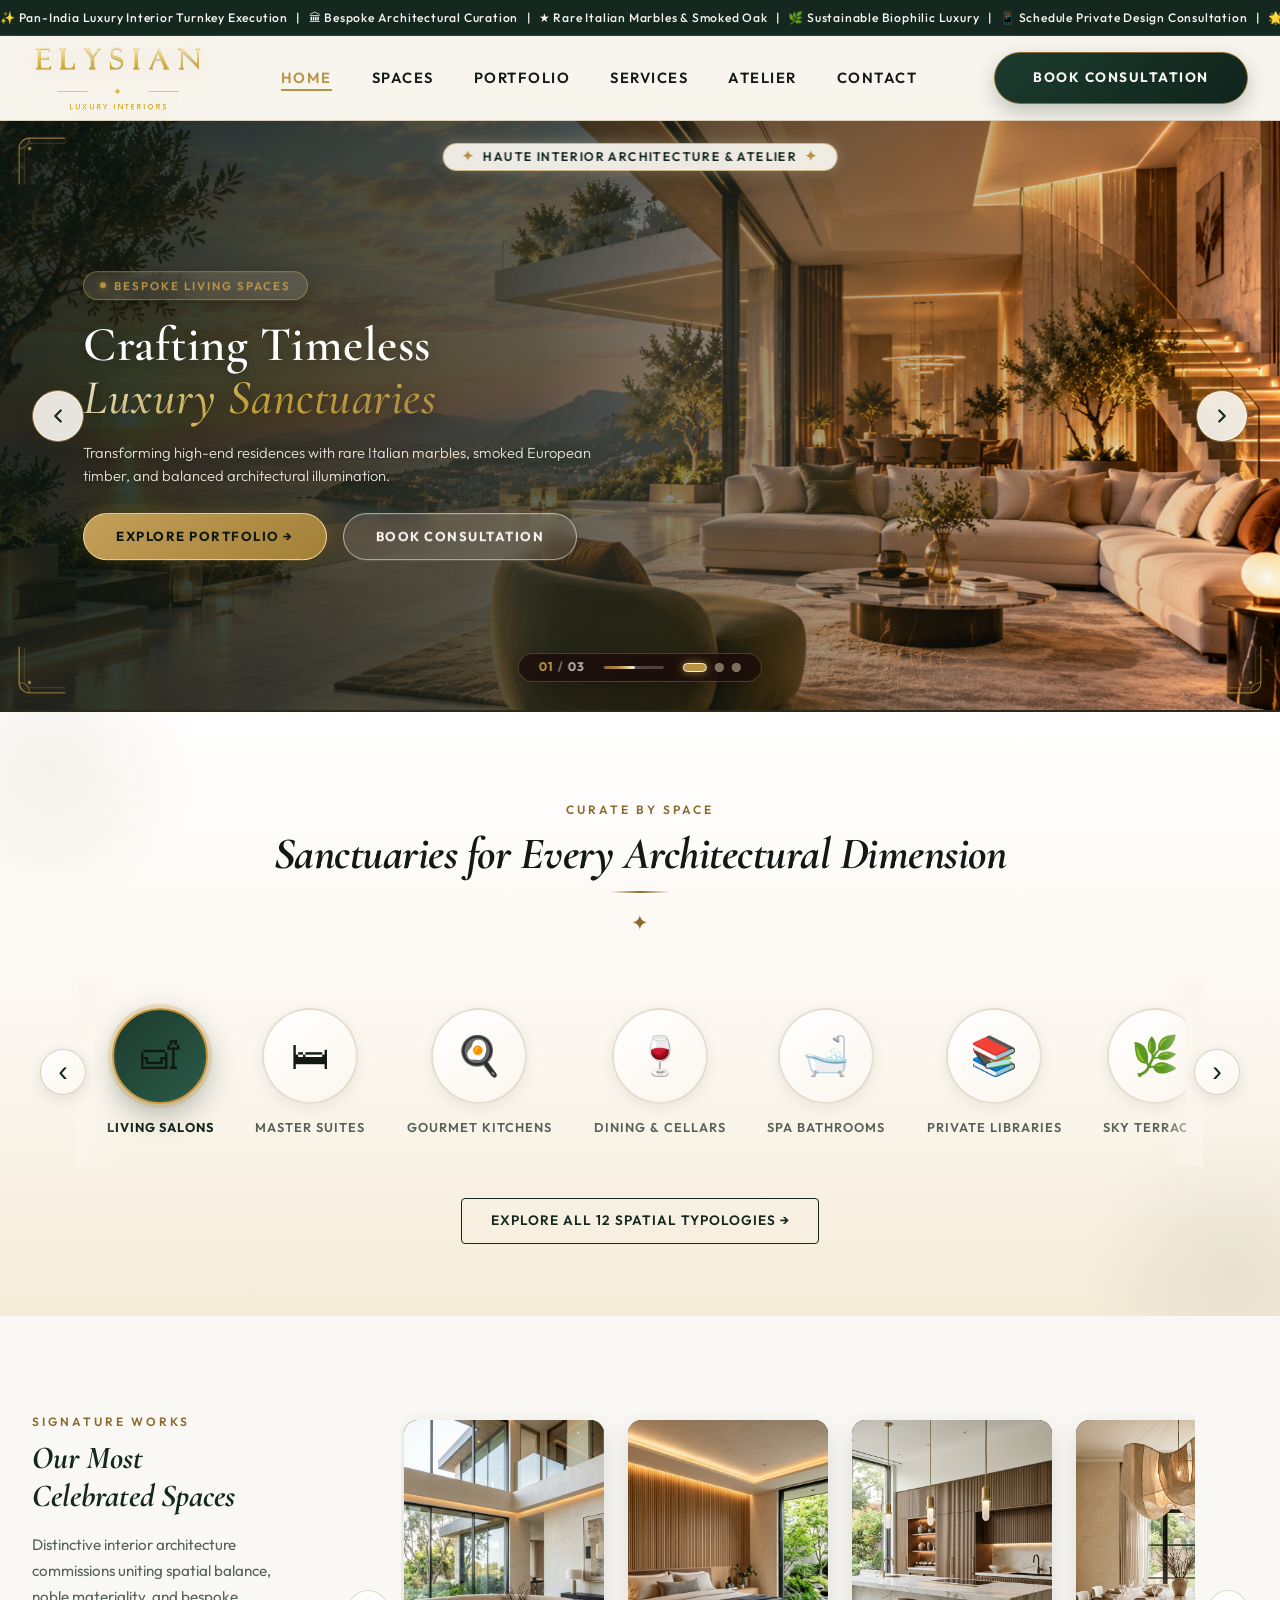
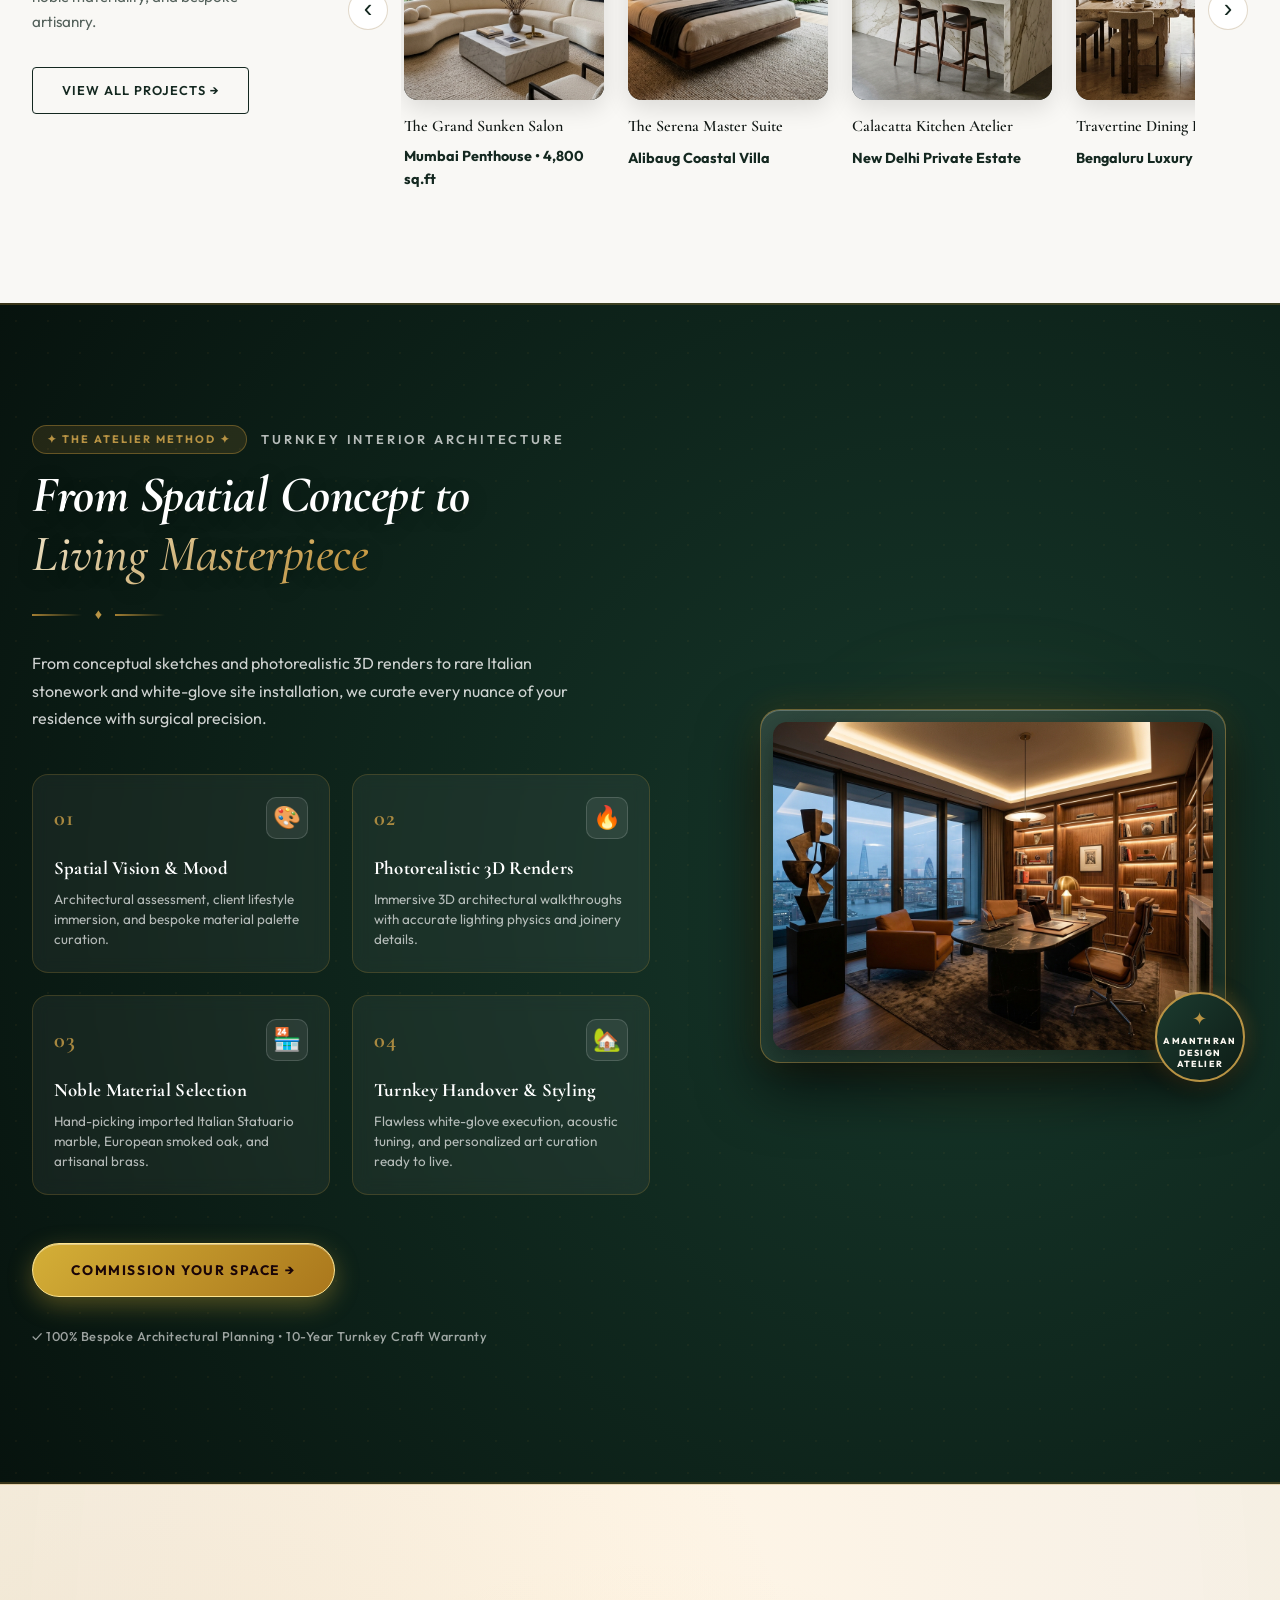
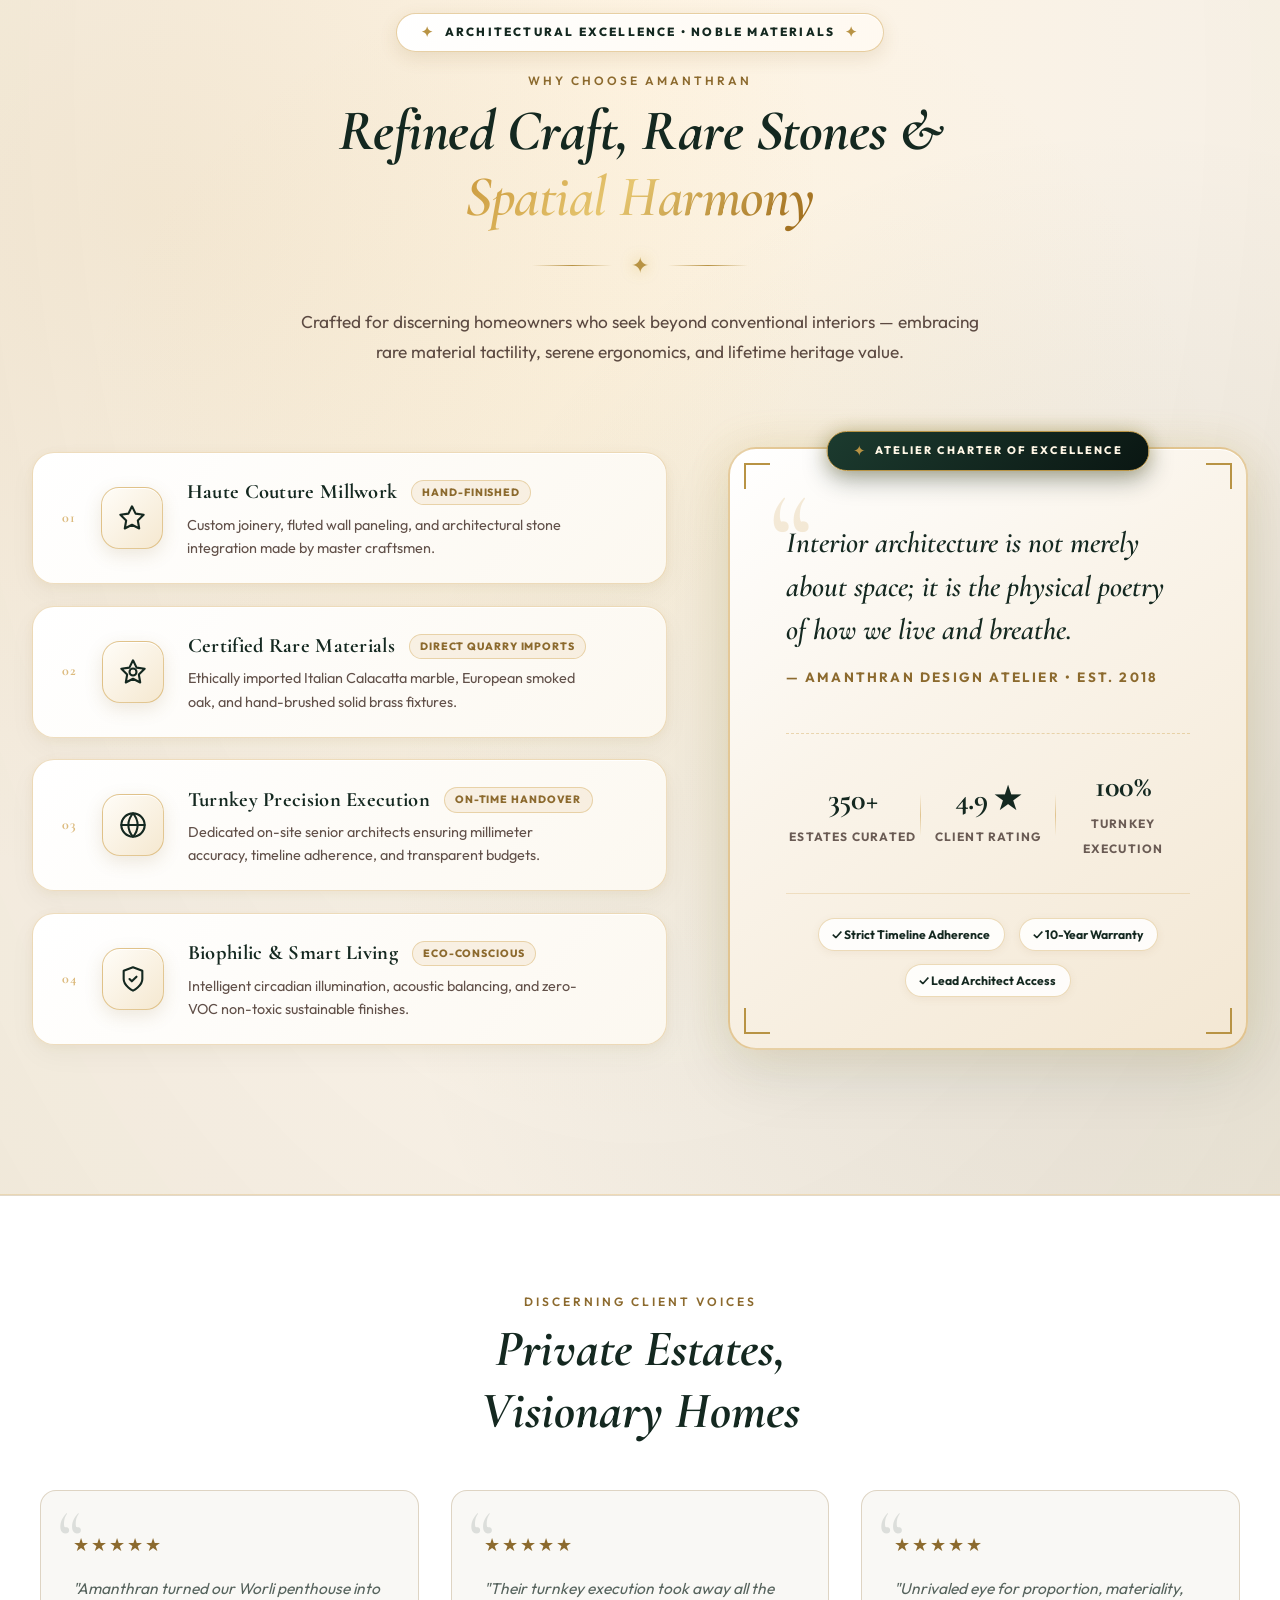
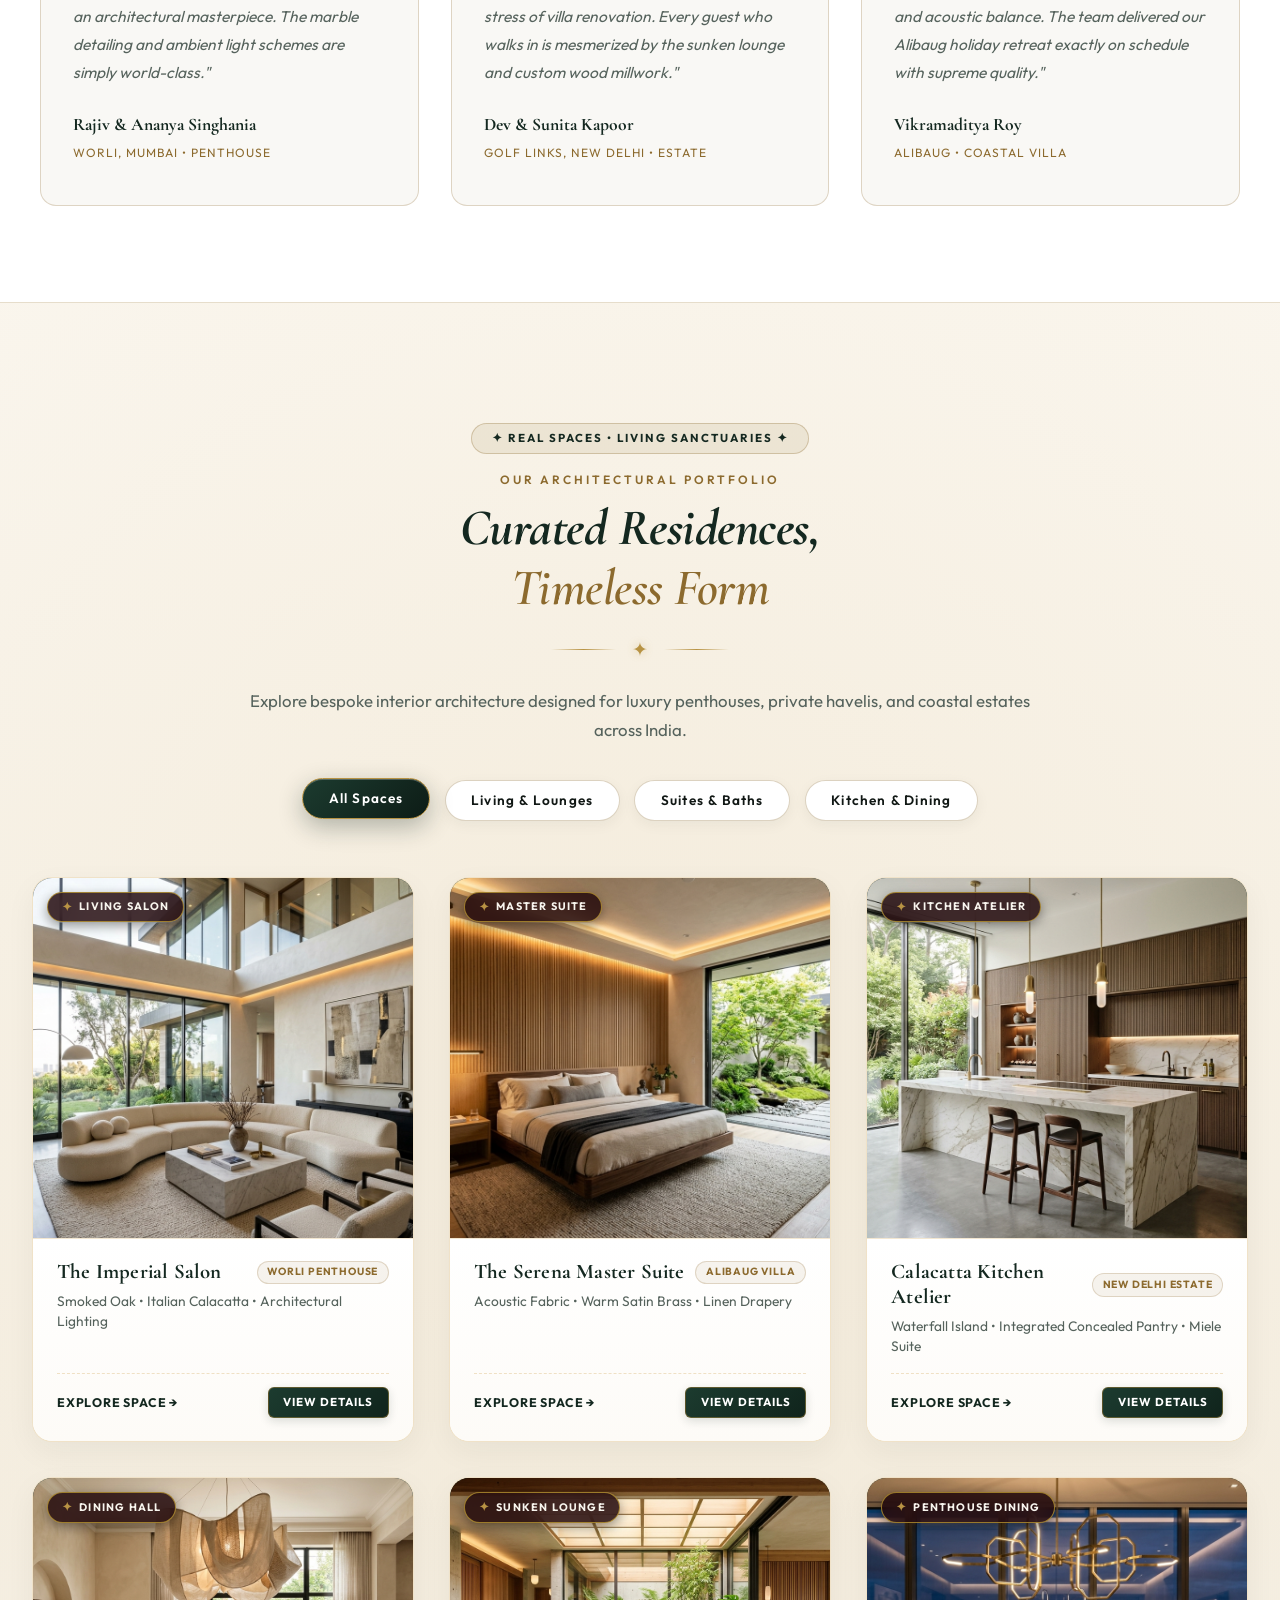
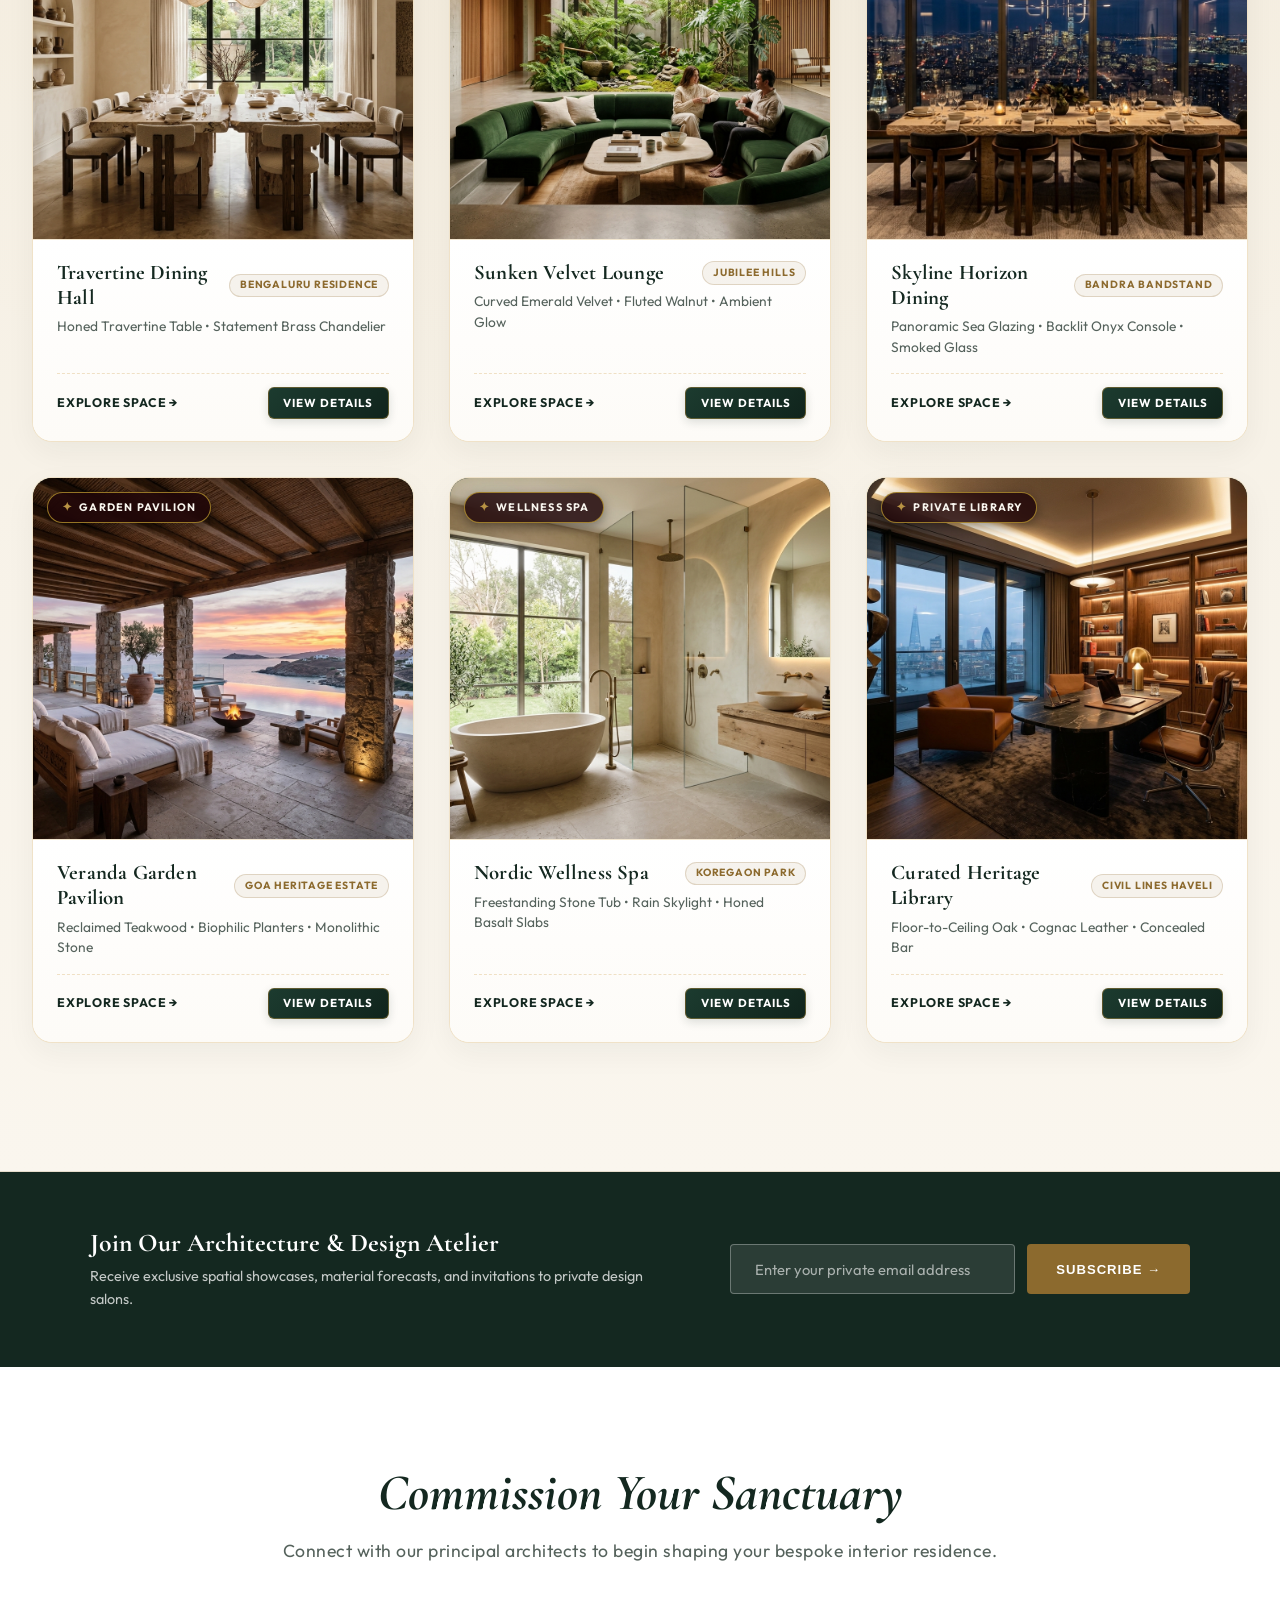
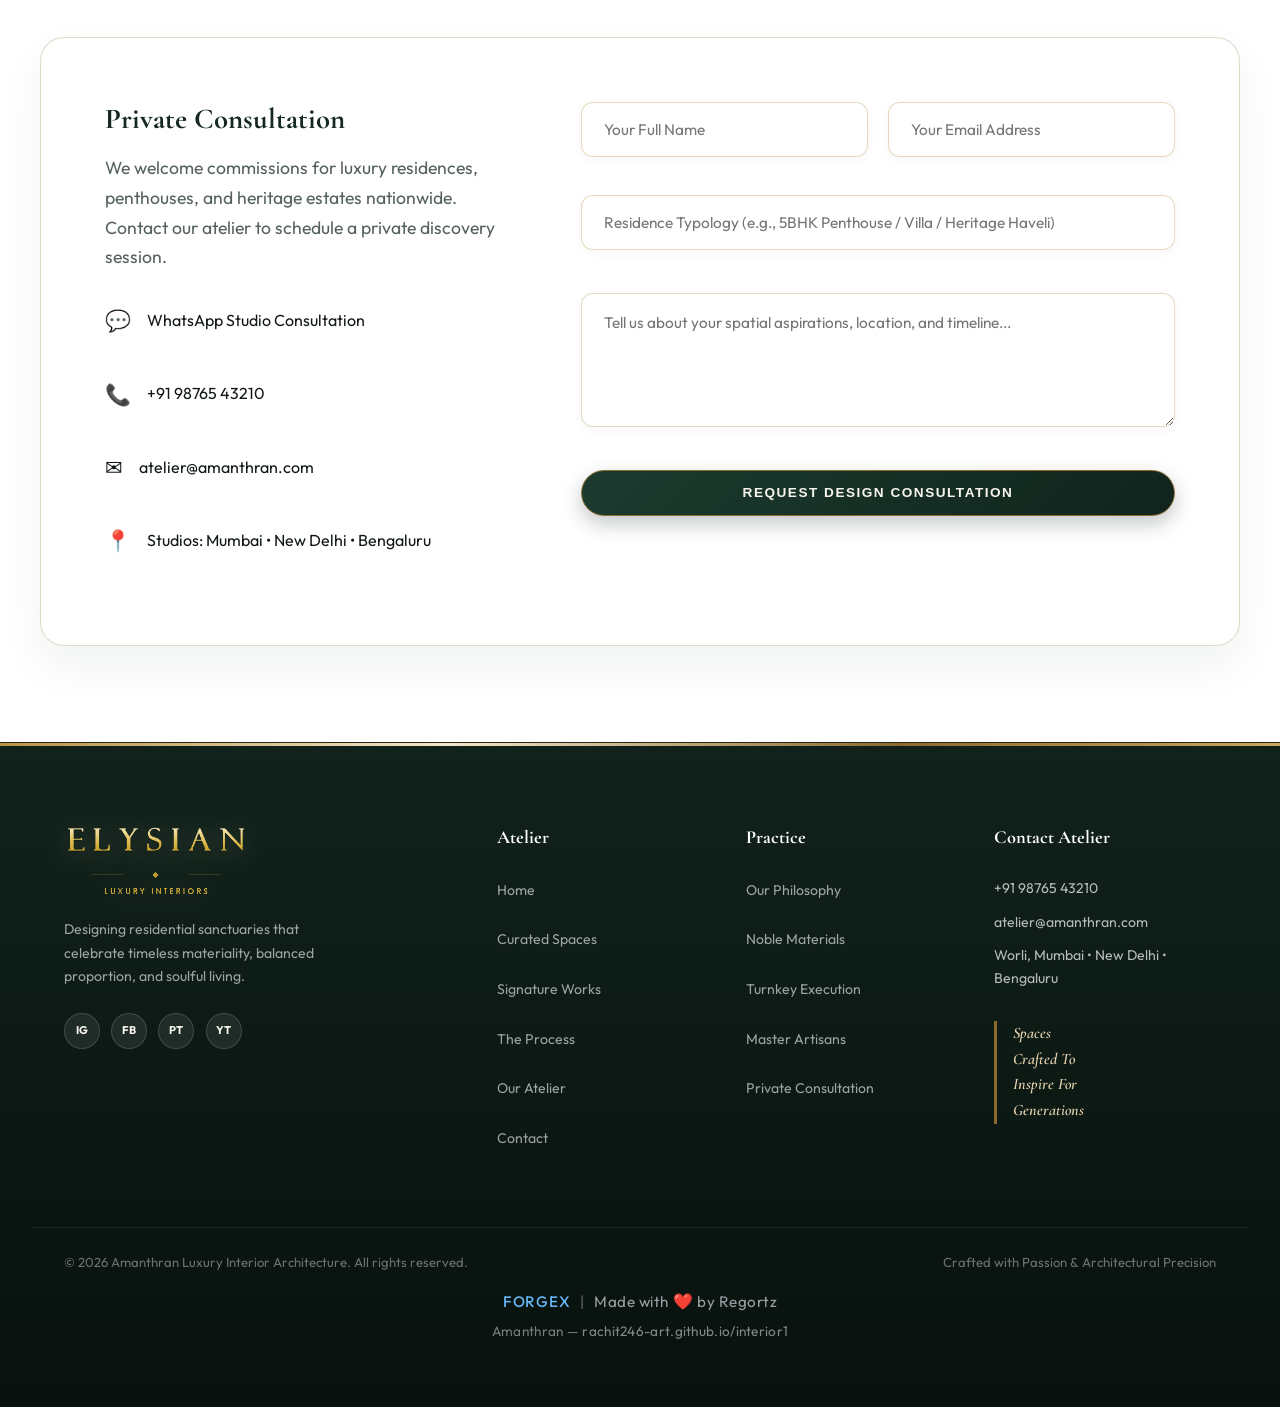
==== commit dbd3f3b7: "Add FORGEX credit and website name to footer" ====
--- a/index.html
+++ b/index.html
@@ -818,6 +818,8 @@
         <div class="footer-bottom">
             <p>&copy; 2026 Amanthran Luxury Interior Architecture. All rights reserved.</p>
             <p>Crafted with Passion &amp; Architectural Precision</p>
+            <p class="footer-credit"><span class="credit-forgex">FORGEX</span> <span class="credit-sep">|</span> Made with <span class="heart">❤️</span> by Regortz</p>
+            <p class="footer-site-name">Amanthran &mdash; <a href="https://rachit246-art.github.io/interior1/" target="_blank" rel="noopener">rachit246-art.github.io/interior1</a></p>
         </div>
     </footer>
 
--- a/styles.css
+++ b/styles.css
@@ -3489,6 +3489,56 @@
     margin: 0 auto;
     font-size: 0.82rem;
     color: rgba(255,255,255,0.4);
+    flex-wrap: wrap;
+}
+
+.footer-credit {
+    width: 100%;
+    text-align: center;
+    margin-top: 1rem;
+    font-size: 0.95rem;
+    color: #9aa0a6;
+    letter-spacing: 0.5px;
+    display: flex;
+    align-items: center;
+    justify-content: center;
+    gap: 0.25rem;
+}
+
+.footer-credit .credit-forgex {
+    color: #64b5f6;
+    font-weight: 500;
+    letter-spacing: 0.8px;
+}
+
+.footer-credit .credit-sep {
+    color: rgba(255, 255, 255, 0.35);
+    margin: 0 0.35rem;
+}
+
+.footer-credit .heart {
+    color: #e53935;
+    display: inline-block;
+    font-size: 1rem;
+}
+
+.footer-site-name {
+    width: 100%;
+    text-align: center;
+    margin-top: 0.4rem;
+    font-size: 0.85rem;
+    color: rgba(255, 255, 255, 0.45);
+    letter-spacing: 0.3px;
+}
+
+.footer-site-name a {
+    color: rgba(255,255,255,0.5);
+    text-decoration: none;
+    transition: color 0.3s ease;
+}
+
+.footer-site-name a:hover {
+    color: rgba(255,255,255,0.8);
 }
 
 /* ============================================
